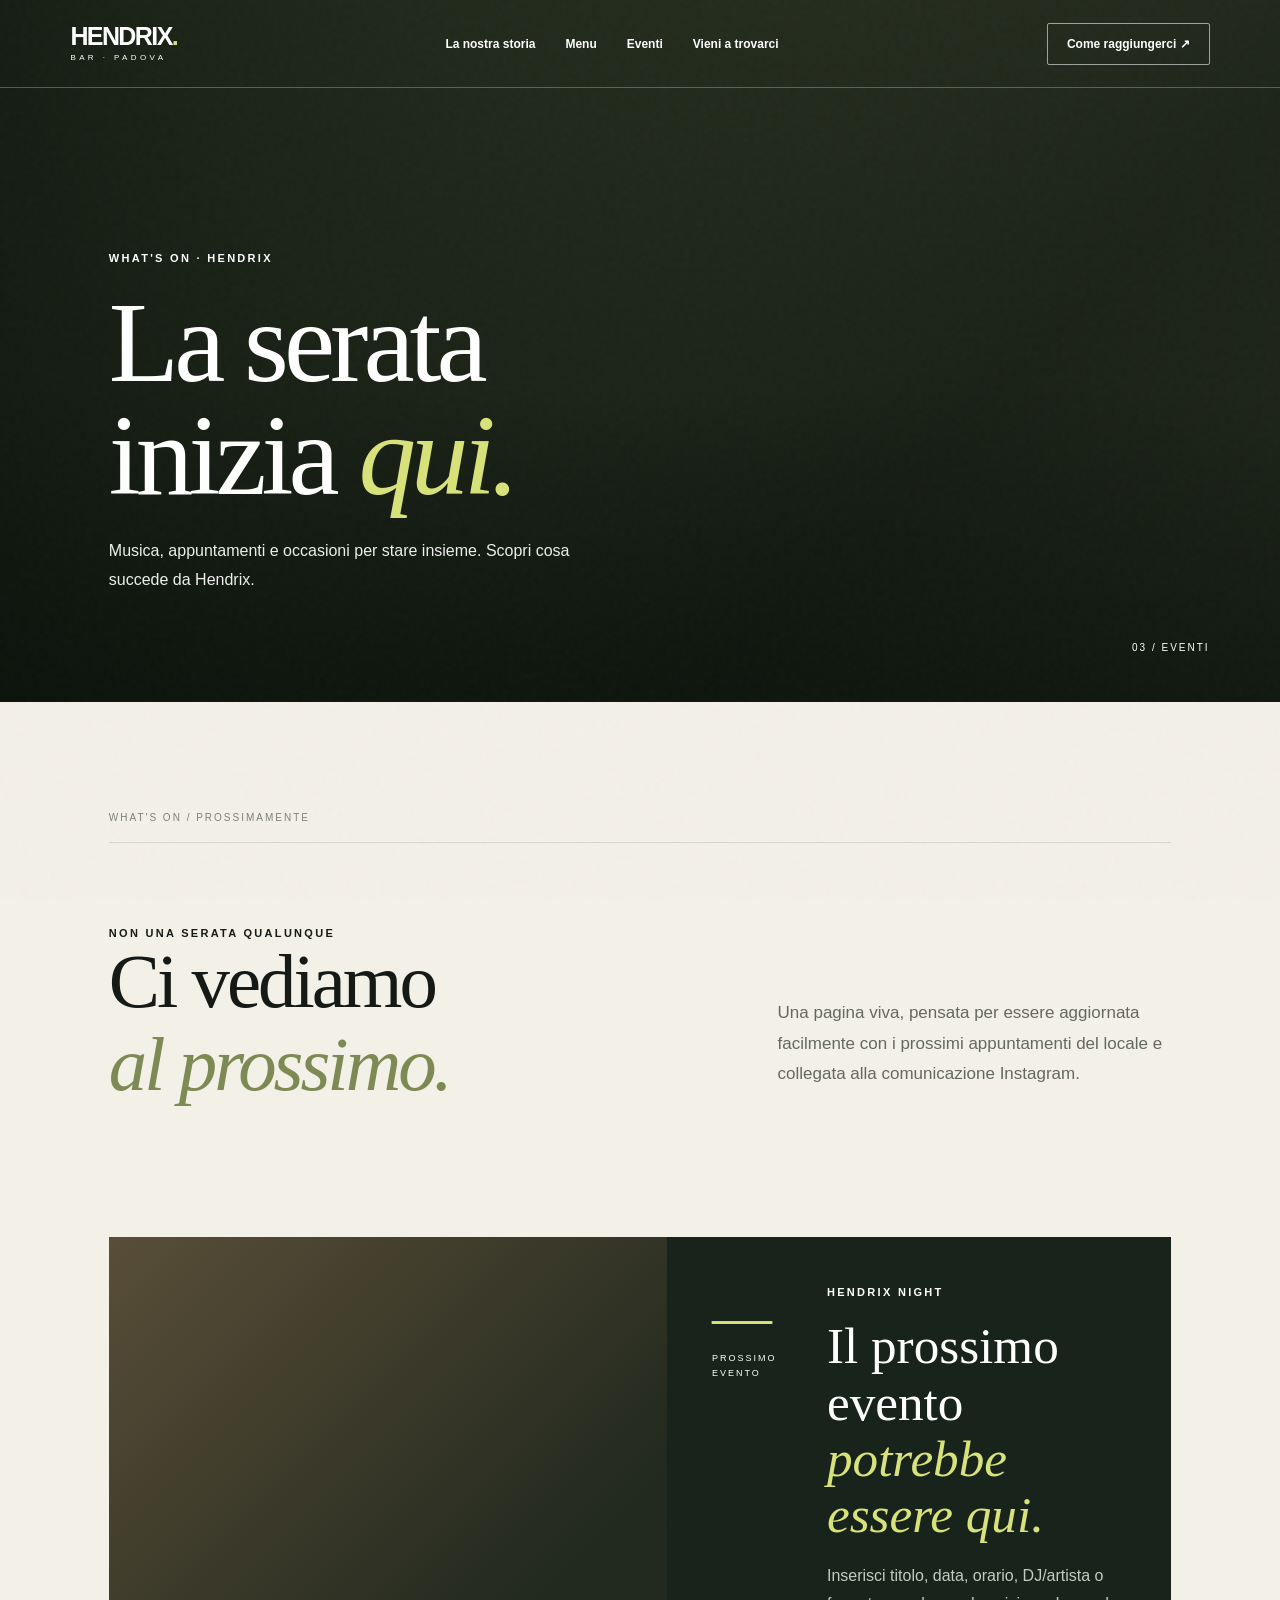
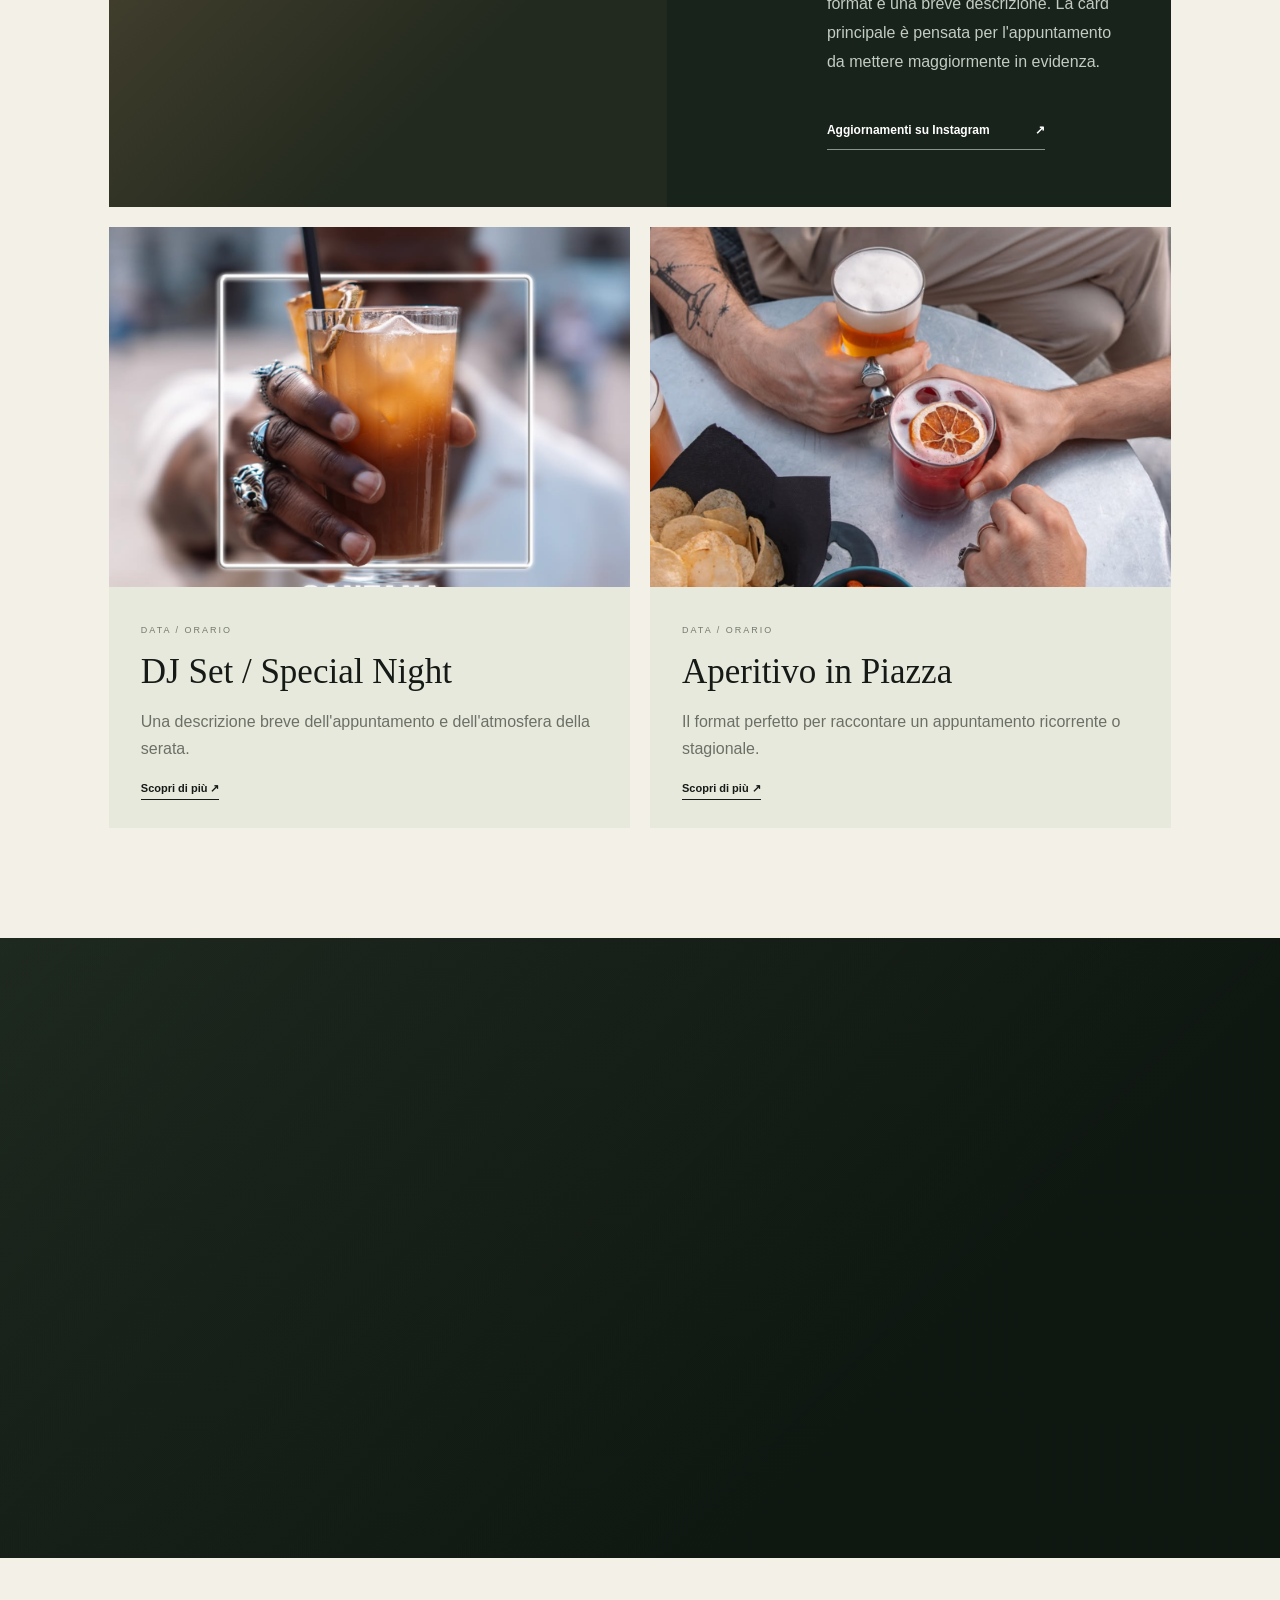
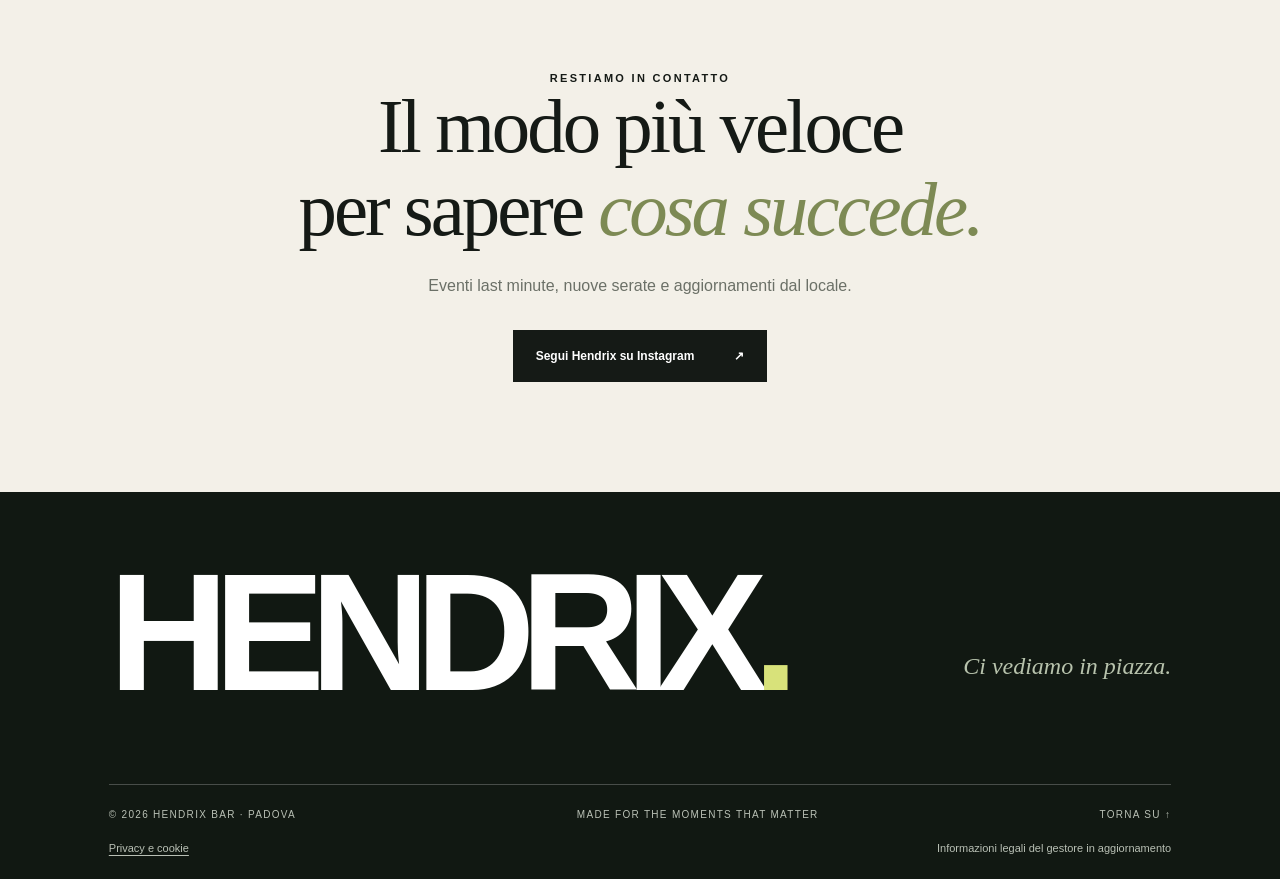
==== eventi.html @ f8b6dfad "Add privacy page and remove remote assets Add a privacy and cookie information page with links from " ====
<!doctype html>
<html lang="it">
	<head>
		<meta charset="utf-8" />
		<meta name="viewport" content="width=device-width,initial-scale=1" />
		<meta name="theme-color" content="#151a16" />
		<link rel="stylesheet" href="style.css" />
		<meta
			name="description"
			content="Eventi, serate e appuntamenti di Hendrix Bar a Padova."
		/>
		<title>Eventi — Hendrix Bar Padova</title>
	</head>
	<body>
		<div class="grain"></div>
		<header class="topbar innerbar">
			<a class="brand" href="index.html"
				>HENDRIX<span class="brand-dot">.</span><small>BAR · PADOVA</small></a
			><button class="menu-toggle" aria-label="Apri menu" aria-expanded="false">
				☰
			</button>
			<nav id="nav">
				<a href="storia.html">La nostra storia</a><a href="menu.html">Menu</a
				><a href="eventi.html">Eventi</a
				><a href="index.html#contatti">Vieni a trovarci</a>
			</nav>
			<a
				class="nav-cta"
				href="https://www.google.com/maps/search/?api=1&query=Hendrix+Bar+Piazza+dei+Signori+38+Padova"
				target="_blank"
				rel="noopener"
				>Come raggiungerci ↗</a
			>
		</header>
		<main>
			<section class="page-hero events-hero" id="top">
				<div class="page-hero-bg"></div>
				<div class="page-hero-content">
					<span class="eyebrow light">WHAT'S ON · HENDRIX</span>
					<h1>La serata<br />inizia <em>qui.</em></h1>
					<p>
						Musica, appuntamenti e occasioni per stare insieme. Scopri cosa
						succede da Hendrix.
					</p>
				</div>
				<div class="page-number">03 / EVENTI</div>
			</section>
			<section class="events-intro section-pad reveal">
				<div class="section-index">WHAT'S ON / PROSSIMAMENTE</div>
				<div class="event-heading">
					<div>
						<span class="eyebrow">NON UNA SERATA QUALUNQUE</span>
						<h2>Ci vediamo<br /><em>al prossimo.</em></h2>
					</div>
					<p>
						Una pagina viva, pensata per essere aggiornata facilmente con i
						prossimi appuntamenti del locale e collegata alla comunicazione
						Instagram.
					</p>
				</div>
			</section>
			<section class="events-list section-pad">
				<article class="event-card featured reveal">
					<div class="event-image event-one"></div>
					<div class="event-info">
						<div class="event-date">
							<strong>—</strong><span>PROSSIMO<br />EVENTO</span>
						</div>
						<div>
							<span class="eyebrow">HENDRIX NIGHT</span>
							<h3>Il prossimo evento<br /><em>potrebbe essere qui.</em></h3>
							<p>
								Inserisci titolo, data, orario, DJ/artista o format e una breve
								descrizione. La card principale è pensata per l'appuntamento da
								mettere maggiormente in evidenza.
							</p>
							<a
								href="https://www.instagram.com/hendrixbarpd/"
								target="_blank"
								rel="noopener"
								class="underline-link"
								>Aggiornamenti su Instagram <span>↗</span></a
							>
						</div>
					</div>
				</article>
				<div class="event-grid">
					<article class="event-small reveal">
						<div class="event-image event-two"></div>
						<div class="event-small-copy">
							<span>DATA / ORARIO</span>
							<h3>DJ Set / Special Night</h3>
							<p>
								Una descrizione breve dell'appuntamento e dell'atmosfera della
								serata.
							</p>
							<a href="#">Scopri di più ↗</a>
						</div>
					</article>
					<article class="event-small reveal">
						<div class="event-image event-three"></div>
						<div class="event-small-copy">
							<span>DATA / ORARIO</span>
							<h3>Aperitivo in Piazza</h3>
							<p>
								Il format perfetto per raccontare un appuntamento ricorrente o
								stagionale.
							</p>
							<a href="#">Scopri di più ↗</a>
						</div>
					</article>
				</div>
			</section>
			<section class="event-philosophy">
				<div class="reveal">
					<span>NOT JUST AN EVENT</span>
					<h2>
						La musica cambia.<br />Le persone cambiano.<br /><em
							>La voglia di esserci no.</em
						>
					</h2>
				</div>
			</section>
			<section class="event-follow section-pad reveal">
				<span class="eyebrow">RESTIAMO IN CONTATTO</span>
				<h2>Il modo più veloce<br />per sapere <em>cosa succede.</em></h2>
				<p>Eventi last minute, nuove serate e aggiornamenti dal locale.</p>
				<a
					class="button button-dark"
					href="https://www.instagram.com/hendrixbarpd/"
					target="_blank"
					rel="noopener"
					>Segui Hendrix su Instagram <span>↗</span></a
				>
			</section>
		</main>
		<footer>
			<div class="footer-main">
				<a href="index.html" class="footer-logo">HENDRIX<span>.</span></a>
				<p>Ci vediamo in piazza.</p>
			</div>
			<div class="footer-bottom">
				<span>© <span id="year"></span> HENDRIX BAR · PADOVA</span
				><span>MADE FOR THE MOMENTS THAT MATTER</span
				><a href="#top">TORNA SU ↑</a>
			</div>
			<div class="footer-legal">
				<a href="privacy.html">Privacy e cookie</a>
				<span>Informazioni legali del gestore in aggiornamento</span>
			</div>
		</footer>
		<script src="script.js"></script>
	</body>
</html>
---- style.css ----
:root {
	--dark: #151a16;
	--cream: #f3f0e8;
	--green: #d8e27a;
	--muted: #777d73;
}
* {
	box-sizing: border-box;
}
html {
	scroll-behavior: smooth;
}
body {
	margin: 0;
	background: var(--cream);
	color: var(--dark);
	font-family: "DM Sans", "Segoe UI", sans-serif;
	-webkit-font-smoothing: antialiased;
}
a {
	color: inherit;
	text-decoration: none;
}
button {
	font: inherit;
}
.grain {
	position: fixed;
	inset: 0;
	z-index: 20;
	pointer-events: none;
	opacity: 0.055;
	background-image: url("data:image/svg+xml,%3Csvg viewBox='0 0 180 180' xmlns='http://www.w3.org/2000/svg'%3E%3Cfilter id='n'%3E%3CfeTurbulence type='fractalNoise' baseFrequency='.85' numOctaves='3' stitchTiles='stitch'/%3E%3C/filter%3E%3Crect width='100%25' height='100%25' filter='url(%23n)' opacity='.4'/%3E%3C/svg%3E");
}
.topbar {
	height: 88px;
	position: absolute;
	top: 0;
	left: 0;
	right: 0;
	z-index: 10;
	display: flex;
	align-items: center;
	justify-content: space-between;
	padding: 0 5.5%;
	color: #fff;
	border-bottom: 1px solid #ffffff45;
}
.brand {
	font-size: 25px;
	font-weight: 700;
	letter-spacing: -1.6px;
	line-height: 0.8;
}
.brand-dot,
footer .footer-logo span {
	color: var(--green);
}
.brand small {
	display: block;
	font-size: 8px;
	letter-spacing: 3.4px;
	margin-top: 9px;
	font-weight: 500;
}
.topbar nav {
	display: flex;
	gap: 30px;
}
.topbar nav a,
.nav-cta {
	font-size: 12px;
	font-weight: 600;
}
.topbar nav a:hover,
.text-link:hover {
	color: var(--green);
}
.nav-cta {
	border: 1px solid #ffffff90;
	padding: 13px 19px;
	border-radius: 2px;
}
.menu-toggle {
	display: none;
}
.hero {
	min-height: 790px;
	height: 100svh;
	position: relative;
	background: #232b23;
	color: white;
	overflow: hidden;
}
.hero-photo,
.hero-shade {
	position: absolute;
	inset: 0;
}
.hero-photo {
	background-image: linear-gradient(135deg, #354234, #141a15 70%);
	background-size: cover;
	background-position: center 58%;
	transform: scale(1.02);
}
.hero-shade {
	background:
		linear-gradient(90deg, rgba(9, 16, 11, 0.8), rgba(9, 16, 11, 0.24) 85%),
		linear-gradient(0deg, rgba(9, 16, 11, 0.55), transparent 35%);
}
.hero-content {
	position: absolute;
	top: 50%;
	left: 10%;
	transform: translateY(-42%);
	max-width: 820px;
}
.eyebrow {
	font-size: 11px;
	font-weight: 700;
	letter-spacing: 2.3px;
	display: inline-flex;
	align-items: center;
	gap: 13px;
}
.eyebrow.light {
	color: #fff;
}
.line {
	height: 1px;
	width: 35px;
	background: var(--green);
}
h1,
h2,
h3,
blockquote {
	font-family: Georgia, serif;
	font-weight: 500;
}
h1 {
	font-size: clamp(75px, 9vw, 155px);
	line-height: 0.98;
	letter-spacing: -5px;
	margin: 26px 0 25px;
}
h1 em,
h2 em,
blockquote em {
	font-weight: 500;
	color: var(--green);
}
.hero-content > p {
	font-size: 17px;
	line-height: 1.8;
	max-width: 440px;
	color: #e9e9e2;
}
.hero-actions {
	display: flex;
	align-items: center;
	gap: 35px;
	margin-top: 36px;
}
.button {
	display: inline-flex;
	justify-content: space-between;
	align-items: center;
	gap: 40px;
	padding: 19px 23px;
	font-size: 12px;
	font-weight: 700;
	transition: transform 0.2s;
}
.button:hover {
	transform: translateY(-3px);
}
.button-light {
	background: var(--green);
	color: var(--dark);
}
.button-dark {
	background: var(--dark);
	color: #fff;
}
.text-link {
	font-size: 12px;
	font-weight: 600;
}
.hero-bottom {
	position: absolute;
	bottom: 32px;
	left: 5.5%;
	right: 5.5%;
	display: flex;
	justify-content: space-between;
	font-size: 10px;
	letter-spacing: 1.5px;
}
.hero-bottom b {
	margin-left: 15px;
	font-size: 20px;
}
.vertical-note {
	position: absolute;
	right: 25px;
	top: 44%;
	writing-mode: vertical-rl;
	font-size: 9px;
	letter-spacing: 3px;
}
.section-pad {
	padding: 110px 8.5%;
}
.section-index {
	font-size: 10px;
	letter-spacing: 2px;
	color: #7d8178;
	border-bottom: 1px solid #d5d6cc;
	padding-bottom: 19px;
	margin-bottom: 80px;
}
.intro-grid {
	display: grid;
	grid-template-columns: 1.2fr 1fr;
	gap: 12%;
	align-items: end;
}
.intro h2,
.experience h2,
.drinks h2,
.visit h2 {
	font-size: clamp(46px, 5.2vw, 83px);
	line-height: 1.15;
	letter-spacing: -2.6px;
	margin: 22px 0 0;
}
.intro h2 em,
.experience h2 em,
.drinks h2 em,
.visit h2 em {
	color: #7d8a54;
}
.intro-copy {
	padding-bottom: 7px;
}
.intro-copy p,
.drinks-layout p,
.visit p {
	font-size: 15px;
	line-height: 1.9;
	color: #62675f;
}
.intro-copy .lead {
	font-size: 21px;
	color: #222920;
	line-height: 1.65;
}
.underline-link {
	display: inline-flex;
	justify-content: space-between;
	gap: 45px;
	border-bottom: 1px solid #1a211b;
	padding: 12px 0;
	margin-top: 18px;
	font-size: 12px;
	font-weight: 700;
}
.editorial {
	display: grid;
	grid-template-columns: 1.25fr 0.75fr;
	margin-top: 95px;
	min-height: 530px;
}
.editorial-photo {
	background: url("foto2.png") center/cover;
	position: relative;
}
.photo-caption {
	position: absolute;
	bottom: 25px;
	left: 25px;
	color: #fff;
	font-size: 10px;
	letter-spacing: 2px;
}
.editorial-quote {
	background: #dce4c0;
	padding: 55px 12%;
	display: flex;
	flex-direction: column;
	justify-content: center;
}
.quote-mark {
	font: 100px Georgia;
	color: #839354;
	line-height: 0.6;
}
.editorial-quote blockquote {
	font-size: clamp(31px, 3vw, 49px);
	line-height: 1.35;
	margin: 25px 0 55px;
}
.editorial-quote blockquote em {
	color: #71834b;
}
.quote-caption {
	font-size: 9px;
	letter-spacing: 2px;
}
.experience {
	background: #e8e9dd;
}
.experience-heading {
	display: flex;
	justify-content: space-between;
	align-items: end;
	gap: 30px;
	margin-bottom: 55px;
}
.experience-heading p {
	max-width: 290px;
	font-size: 15px;
	line-height: 1.8;
	color: #6d7168;
}
.experience-grid {
	display: grid;
	grid-template-columns: repeat(3, 1fr);
	gap: 18px;
}
.experience-card {
	position: relative;
	height: 480px;
	overflow: hidden;
	color: white;
	background: #27332b;
}
.experience-card:after {
	content: "";
	position: absolute;
	inset: 0;
	background: linear-gradient(0deg, #10180fd9, transparent 60%);
}
.experience-card img {
	width: 100%;
	height: 100%;
	object-fit: cover;
	transition: transform 0.6s;
}
.experience-card:hover img {
	transform: scale(1.07);
}
.experience-card > div {
	position: absolute;
	z-index: 1;
	bottom: 25px;
	left: 30px;
	right: 20px;
}
.experience-card span {
	font-size: 10px;
	letter-spacing: 2px;
	color: var(--green);
}
.experience-card h3 {
	font-size: 42px;
	margin: 11px 0 5px;
}
.experience-card p {
	font-size: 13px;
	color: #ddd;
}
.statement {
	min-height: 610px;
	position: relative;
	display: grid;
	place-items: center;
	color: white;
	text-align: center;
	overflow: hidden;
	background: #152018;
}
.statement-bg {
	position: absolute;
	inset: 0;
	background:
		linear-gradient(#101b16b8, #101b16ba),
		linear-gradient(135deg, #594e38, #20291e 65%, #111812) center/cover;
}
.statement-inner {
	position: relative;
}
.statement-inner > span {
	font-size: 11px;
	letter-spacing: 3px;
	color: var(--green);
}
.statement h2 {
	font-size: clamp(70px, 9vw, 135px);
	letter-spacing: -5px;
	line-height: 1.1;
	margin: 24px 0;
}
.statement p {
	font-size: 14px;
	color: #ddd;
}
.drinks-layout {
	display: grid;
	grid-template-columns: 1fr 1fr;
	gap: 12%;
	align-items: center;
}
.drinks-layout p {
	max-width: 400px;
	margin: 28px 0;
}
.drinks-layout small {
	display: block;
	color: #7c8076;
	font-size: 11px;
	line-height: 1.7;
	margin-top: 20px;
	max-width: 320px;
}
.drink-visual {
	position: relative;
	height: 590px;
	background: #283327;
}
.drink-visual img {
	width: 100%;
	height: 100%;
	object-fit: cover;
}
.drink-sticker {
	position: absolute;
	left: -40px;
	bottom: 55px;
	border-radius: 50%;
	width: 135px;
	height: 135px;
	background: var(--green);
	display: grid;
	place-content: center;
	text-align: center;
	font-weight: 700;
	line-height: 1.3;
	transform: rotate(-12deg);
	font-size: 17px;
}
.drink-sticker i {
	font-family: Georgia;
	font-weight: 400;
}
.visit {
	background: #dce4c0;
}
.visit .section-index {
	border-color: #bdc8a8;
}
.visit-grid {
	display: grid;
	grid-template-columns: 1fr 1fr;
	gap: 10%;
}
.visit p {
	margin-top: 25px;
	color: #4b5646;
}
.visit-links {
	display: flex;
	flex-direction: column;
	max-width: 310px;
	margin-top: 30px;
}
.visit-links a {
	display: flex;
	justify-content: space-between;
	padding: 16px 0;
	border-bottom: 1px solid #9aa98a;
	font-size: 13px;
	font-weight: 700;
}
.visit .visit-note {
	font-size: 11px;
	max-width: 350px;
	margin-top: 35px;
}
.map-panel {
	min-height: 470px;
	background: #19261e;
	position: relative;
	display: grid;
	place-items: center;
	overflow: hidden;
}
.map-panel:before,
.map-panel:after {
	content: "";
	position: absolute;
	width: 120%;
	height: 1px;
	background: #a8b8993d;
	transform: rotate(-33deg);
}
.map-panel:after {
	transform: rotate(42deg);
}
.map-circle {
	width: 190px;
	height: 190px;
	border-radius: 50%;
	border: 1px solid #b6c4a5;
	display: grid;
	place-items: center;
	font:
		120px Georgia,
		serif;
	color: var(--green);
	position: relative;
	z-index: 1;
}
.map-circle span {
	position: absolute;
	font: 28px sans-serif;
	top: 12px;
	right: 13px;
}
.map-caption {
	position: absolute;
	bottom: 27px;
	left: 30px;
	right: 30px;
	display: flex;
	justify-content: space-between;
	color: white;
	font-size: 11px;
	letter-spacing: 1.6px;
}
.footer-legal {
	margin-top: 22px;
	display: flex;
	justify-content: space-between;
	gap: 16px;
	font-size: 11px;
	color: #b9c0b5;
}
.footer-legal a { text-decoration: underline; text-underline-offset: 3px; }
.legal-page { padding-top: 88px; background: var(--cream); }
.legal-hero { height: 430px; min-height: 430px; }
.legal-hero .page-hero-content { bottom: 12%; }
.legal-hero h1 { font-size: clamp(58px, 8vw, 105px); }
.legal-content { max-width: 900px; padding: 70px 28px 100px; margin: auto; line-height: 1.8; }
.legal-content h2 { margin: 42px 0 12px; font: 600 30px Georgia, serif; }
.legal-content p, .legal-content li { color: #53594f; }
.legal-content li { margin-bottom: 12px; }
.legal-update { border-left: 3px solid #87964e; padding: 14px 20px; background: #e8eadf; }
footer {
	background: #111812;
	color: #fff;
	padding: 70px 8.5% 25px;
}
.footer-main {
	display: flex;
	align-items: end;
	justify-content: space-between;
	padding-bottom: 80px;
}
.footer-logo {
	font-size: clamp(70px, 13vw, 200px);
	font-weight: 700;
	letter-spacing: -0.09em;
	line-height: 0.85;
}
.footer-main p {
	font:
		italic 24px Georgia,
		serif;
	color: #b7c2ac;
}
.footer-bottom {
	border-top: 1px solid #ffffff3b;
	padding-top: 24px;
	display: flex;
	justify-content: space-between;
	font-size: 10px;
	letter-spacing: 1.3px;
	color: #b9c0b5;
}
.reveal {
	opacity: 0;
	transform: translateY(30px);
	transition:
		opacity 0.7s,
		transform 0.7s;
}
.reveal.visible {
	opacity: 1;
	transform: translateY(0);
}
@media (max-width: 900px) {
	.topbar {
		height: 75px;
	}
	.topbar nav {
		display: none;
		position: absolute;
		top: 75px;
		left: 0;
		right: 0;
		background: #172019;
		padding: 30px 6%;
		flex-direction: column;
	}
	.topbar nav.open {
		display: flex;
	}
	.nav-cta {
		display: none;
	}
	.menu-toggle {
		display: block;
		background: none;
		border: 0;
		color: #fff;
		font-size: 24px;
	}
	.hero {
		min-height: 700px;
	}
	.hero-content {
		left: 7%;
		right: 7%;
	}
	.hero h1 {
		letter-spacing: -3px;
	}
	.intro-grid,
	.drinks-layout,
	.visit-grid {
		grid-template-columns: 1fr;
		gap: 40px;
	}
	.editorial {
		grid-template-columns: 1fr;
	}
	.editorial-photo {
		min-height: 400px;
	}
	.editorial-quote {
		min-height: 350px;
	}
	.experience-grid {
		grid-template-columns: 1fr 1fr;
	}
	.experience-card:last-child {
		grid-column: 1/-1;
	}
	.drink-visual {
		height: 500px;
	}
	.drink-sticker {
		left: 20px;
	}
	.map-panel {
		min-height: 350px;
	}
}
@media (max-width: 600px) {
	.footer-legal { flex-direction: column; }
	.legal-content { padding: 45px 6% 70px; }
	.legal-content h2 { font-size: 26px; }
	.section-pad {
		padding: 75px 6%;
	}
	.section-index {
		margin-bottom: 50px;
	}
	.hero-content {
		transform: translateY(-35%);
	}
	h1 {
		font-size: clamp(62px, 15vw, 90px);
	}
	.hero-content > p {
		font-size: 15px;
	}
	.hero-actions {
		align-items: flex-start;
		flex-direction: column;
		gap: 20px;
	}
	.hero-bottom span:first-child,
	.vertical-note {
		display: none;
	}
	.hero-bottom {
		justify-content: flex-end;
	}
	.intro h2,
	.experience h2,
	.drinks h2,
	.visit h2 {
		font-size: 49px;
		letter-spacing: -1.7px;
	}
	.editorial {
		margin-top: 60px;
	}
	.editorial-photo {
		min-height: 330px;
	}
	.experience-heading {
		display: block;
	}
	.experience-grid {
		grid-template-columns: 1fr;
	}
	.experience-card {
		height: 410px;
	}
	.experience-card:last-child {
		grid-column: auto;
	}
	.statement {
		min-height: 450px;
	}
	.statement h2 {
		font-size: 68px;
		letter-spacing: -3px;
	}
	.drink-visual {
		height: 390px;
	}
	.footer-main {
		display: block;
	}
	.footer-main p {
		margin-top: 30px;
	}
	.footer-bottom {
		gap: 16px;
		flex-wrap: wrap;
	}
	.footer-bottom span:nth-child(2) {
		display: none;
	}
}
@media (prefers-reduced-motion: reduce) {
	html {
		scroll-behavior: auto;
	}
	.reveal {
		opacity: 1;
		transform: none;
		transition: none;
	}
	* {
		animation: none !important;
	}
}
/* INNER PAGES */
.innerbar {
	position: absolute;
}
.page-hero {
	height: 78svh;
	min-height: 650px;
	position: relative;
	color: #fff;
	background: #182019;
	overflow: hidden;
}
.page-hero-bg {
	position: absolute;
	inset: 0;
	background-size: cover;
	background-position: center;
}
.page-hero:after {
	content: "";
	position: absolute;
	inset: 0;
	background:
		linear-gradient(90deg, rgba(8, 15, 10, 0.82), rgba(8, 15, 10, 0.18)),
		linear-gradient(0deg, rgba(8, 15, 10, 0.55), transparent 45%);
}
.menu-hero .page-hero-bg {
	background-image: url("foto1.png");
}
.story-hero .page-hero-bg {
	background-image: url("foto2.png");
}
.events-hero .page-hero-bg {
	background-image: linear-gradient(135deg, #596342, #23291c 70%);
}
.page-hero-content {
	position: absolute;
	z-index: 2;
	left: 8.5%;
	bottom: 13%;
	max-width: 850px;
}
.page-hero h1 {
	font-size: clamp(72px, 9vw, 145px);
	margin: 20px 0 25px;
}
.page-hero-content p {
	max-width: 500px;
	line-height: 1.8;
	color: #eee;
}
.page-number {
	position: absolute;
	z-index: 2;
	right: 5.5%;
	bottom: 7%;
	font-size: 10px;
	letter-spacing: 2px;
}
.menu-lead,
.event-heading {
	display: grid;
	grid-template-columns: 1.1fr 0.8fr;
	gap: 12%;
	align-items: end;
}
.menu-lead h2,
.story-big h2,
.event-heading h2,
.event-follow h2 {
	font-size: clamp(48px, 6vw, 90px);
	line-height: 1.08;
	letter-spacing: -3px;
	margin: 0;
}
.menu-lead em,
.story-big em,
.event-heading em,
.event-follow em {
	color: #7d8a54;
}
.menu-lead p,
.event-heading p {
	font-size: 17px;
	line-height: 1.8;
	color: #64695f;
}
.category-nav {
	display: flex;
	flex-wrap: wrap;
	gap: 9px;
	margin-top: 70px;
}
.category-nav a {
	padding: 13px 18px;
	border: 1px solid #bfc2b6;
	font-size: 11px;
	font-weight: 700;
	letter-spacing: 0.5px;
	transition: 0.2s;
}
.category-nav a:hover {
	background: var(--dark);
	color: #fff;
}
.menu-sheet {
	background: var(--cream);
}
.menu-sheet.alt {
	background: #e8e9dd;
}
.menu-category {
	display: grid;
	grid-template-columns: 0.8fr 1.2fr;
	gap: 12%;
}
.menu-sheet > .menu-category.section-pad {
	padding-left: 8.5%;
	padding-right: 8.5%;
}
.menu-category-title > span {
	font-size: 10px;
	letter-spacing: 2px;
	color: #7d8178;
}
.menu-category-title h2 {
	font-size: clamp(45px, 5vw, 75px);
	line-height: 1.08;
	margin: 20px 0;
}
.menu-category-title h2 em {
	color: #7d8a54;
}
.menu-category-title p {
	max-width: 390px;
	color: #686d64;
	line-height: 1.8;
}
.menu-items article {
	display: flex;
	justify-content: space-between;
	gap: 30px;
	padding: 25px 0;
	border-bottom: 1px solid #c9cbc1;
}
.menu-items h3 {
	font:
		500 29px Georgia,
		serif;
	margin: 0 0 7px;
}
.menu-items p {
	margin: 0;
	color: #72776e;
	font-size: 12px;
}
.menu-items strong {
	font-size: 13px;
}
.menu-note {
	font-size: 10px;
	color: #7d8178;
	margin-top: 70px;
	max-width: 620px;
	line-height: 1.7;
}
.page-cta {
	background: #152018;
	color: #fff;
	text-align: center;
	padding: 110px 6%;
}
.page-cta > span,
.event-philosophy span {
	font-size: 10px;
	letter-spacing: 3px;
	color: var(--green);
}
.page-cta h2 {
	font-size: clamp(52px, 7vw, 100px);
	line-height: 1.05;
	margin: 24px auto 40px;
}
.page-cta h2 em {
	color: var(--green);
}
.story-big {
	display: grid;
	grid-template-columns: 1fr 1.2fr;
	gap: 8%;
}
.story-big > span {
	grid-column: 1/-1;
}
.story-big h2 {
	margin-top: 10px;
}
.story-big .lead {
	font-size: 20px;
	line-height: 1.7;
	color: #30362f;
}
.story-big p {
	line-height: 1.9;
	color: #686d64;
}
.story-photo-break {
	min-height: 650px;
	background:
		linear-gradient(#10171075, #10171080),
		linear-gradient(135deg, #5d4e39, #20281d 70%) center/cover;
	display: flex;
	align-items: end;
	color: #fff;
	padding: 8%;
}
.story-photo-break span {
	font-size: 10px;
	letter-spacing: 3px;
	color: var(--green);
}
.story-photo-break h2 {
	font-size: clamp(44px, 5vw, 76px);
	line-height: 1.15;
}
.story-photo-break em {
	color: var(--green);
}
.timeline-row {
	display: grid;
	grid-template-columns: 70px 0.8fr 1fr;
	gap: 6%;
	padding: 45px 0;
	border-bottom: 1px solid #ced0c6;
	align-items: start;
}
.timeline-no {
	font-size: 11px;
	color: #7b8076;
}
.timeline-row h3 {
	font-size: 45px;
	margin: 10px 0;
}
.timeline-row p {
	color: #656a61;
	line-height: 1.9;
	margin: 0;
}
.story-manifesto {
	display: grid;
	grid-template-columns: 1.1fr 0.9fr;
	min-height: 650px;
	background: #dce4c0;
}
.manifesto-photo {
	background: url("foto2.png") center/cover;
}
.manifesto-copy {
	padding: 12%;
	display: flex;
	flex-direction: column;
	justify-content: center;
}
.manifesto-copy h2 {
	font-size: clamp(55px, 6vw, 90px);
	line-height: 1;
	margin: 25px 0;
}
.manifesto-copy h2 em {
	color: #71834b;
}
.manifesto-copy p {
	line-height: 1.8;
	color: #53604e;
}
.event-heading {
	margin-bottom: 0;
}
.events-list {
	padding-top: 20px;
}
.event-card.featured {
	display: grid;
	grid-template-columns: 1.05fr 0.95fr;
	background: #18231b;
	color: #fff;
	min-height: 570px;
}
.event-image {
	background-size: cover;
	background-position: center;
}
.event-one {
	background-image: linear-gradient(135deg, #594e38, #22291e 70%);
}
.event-two {
	background-image: url("foto1.png");
}
.event-three {
	background-image: url("foto2.png");
}
.event-info {
	padding: 9%;
	display: grid;
	grid-template-columns: 90px 1fr;
	gap: 25px;
	align-items: start;
}
.event-date strong {
	font:
		60px Georgia,
		serif;
	color: var(--green);
}
.event-date span {
	display: block;
	font-size: 9px;
	letter-spacing: 2px;
	line-height: 1.6;
}
.event-info h3 {
	font-size: clamp(38px, 4vw, 62px);
	line-height: 1.1;
	margin: 18px 0;
}
.event-info h3 em {
	color: var(--green);
}
.event-info p {
	color: #c4cbc2;
	line-height: 1.8;
}
.event-info .underline-link {
	border-color: #899489;
}
.event-grid {
	display: grid;
	grid-template-columns: 1fr 1fr;
	gap: 20px;
	margin-top: 20px;
}
.event-small {
	background: #e8e9dd;
}
.event-small .event-image {
	height: 360px;
}
.event-small-copy {
	padding: 32px;
}
.event-small-copy > span {
	font-size: 9px;
	letter-spacing: 2px;
	color: #747a70;
}
.event-small h3 {
	font-size: 35px;
	margin: 15px 0;
}
.event-small p {
	color: #6b7067;
	line-height: 1.7;
}
.event-small a {
	font-size: 11px;
	font-weight: 700;
	border-bottom: 1px solid;
	padding-bottom: 5px;
}
.event-philosophy {
	min-height: 620px;
	background:
		linear-gradient(#0c150f90, #0c150f99),
		linear-gradient(135deg, #354234, #141a15 70%) center/cover;
	color: #fff;
	display: grid;
	place-items: center;
	text-align: center;
	padding: 8%;
}
.event-philosophy h2 {
	font-size: clamp(55px, 7vw, 105px);
	line-height: 1.05;
	margin: 25px 0;
}
.event-philosophy em {
	color: var(--green);
}
.event-follow {
	text-align: center;
}
.event-follow p {
	color: #6b7067;
	margin: 25px auto 35px;
}
.event-follow .button {
	margin: auto;
}
@media (max-width: 900px) {
	.page-hero {
		min-height: 620px;
	}
	.menu-lead,
	.event-heading,
	.menu-category,
	.story-big,
	.story-manifesto,
	.event-card.featured {
		grid-template-columns: 1fr;
	}
	.menu-category {
		gap: 35px;
	}
	.story-big > span {
		grid-column: auto;
	}
	.timeline-row {
		grid-template-columns: 45px 1fr;
	}
	.timeline-row p {
		grid-column: 2;
	}
	.manifesto-photo {
		min-height: 480px;
	}
	.event-card.featured .event-image {
		min-height: 430px;
	}
	.event-grid {
		grid-template-columns: 1fr;
	}
}
@media (max-width: 600px) {
	.page-hero {
		height: 75svh;
		min-height: 590px;
	}
	.page-hero-content {
		left: 6%;
		right: 6%;
		bottom: 12%;
	}
	.page-hero h1 {
		font-size: 62px;
		letter-spacing: -2px;
	}
	.page-number {
		display: none;
	}
	.menu-lead h2,
	.story-big h2,
	.event-heading h2,
	.event-follow h2 {
		font-size: 48px;
		letter-spacing: -1.5px;
	}
	.category-nav {
		margin-top: 45px;
	}
	.menu-items h3 {
		font-size: 25px;
	}
	.story-photo-break {
		min-height: 520px;
		padding: 9% 6%;
	}
	.timeline-row {
		grid-template-columns: 32px 1fr;
		gap: 15px;
	}
	.timeline-row h3 {
		font-size: 36px;
	}
	.event-info {
		grid-template-columns: 1fr;
		padding: 35px 25px;
	}
	.event-date {
		display: flex;
		gap: 15px;
		align-items: center;
	}
	.event-date strong {
		font-size: 45px;
	}
	.event-small .event-image {
		height: 280px;
	}
	.page-cta {
		padding: 80px 6%;
	}
}
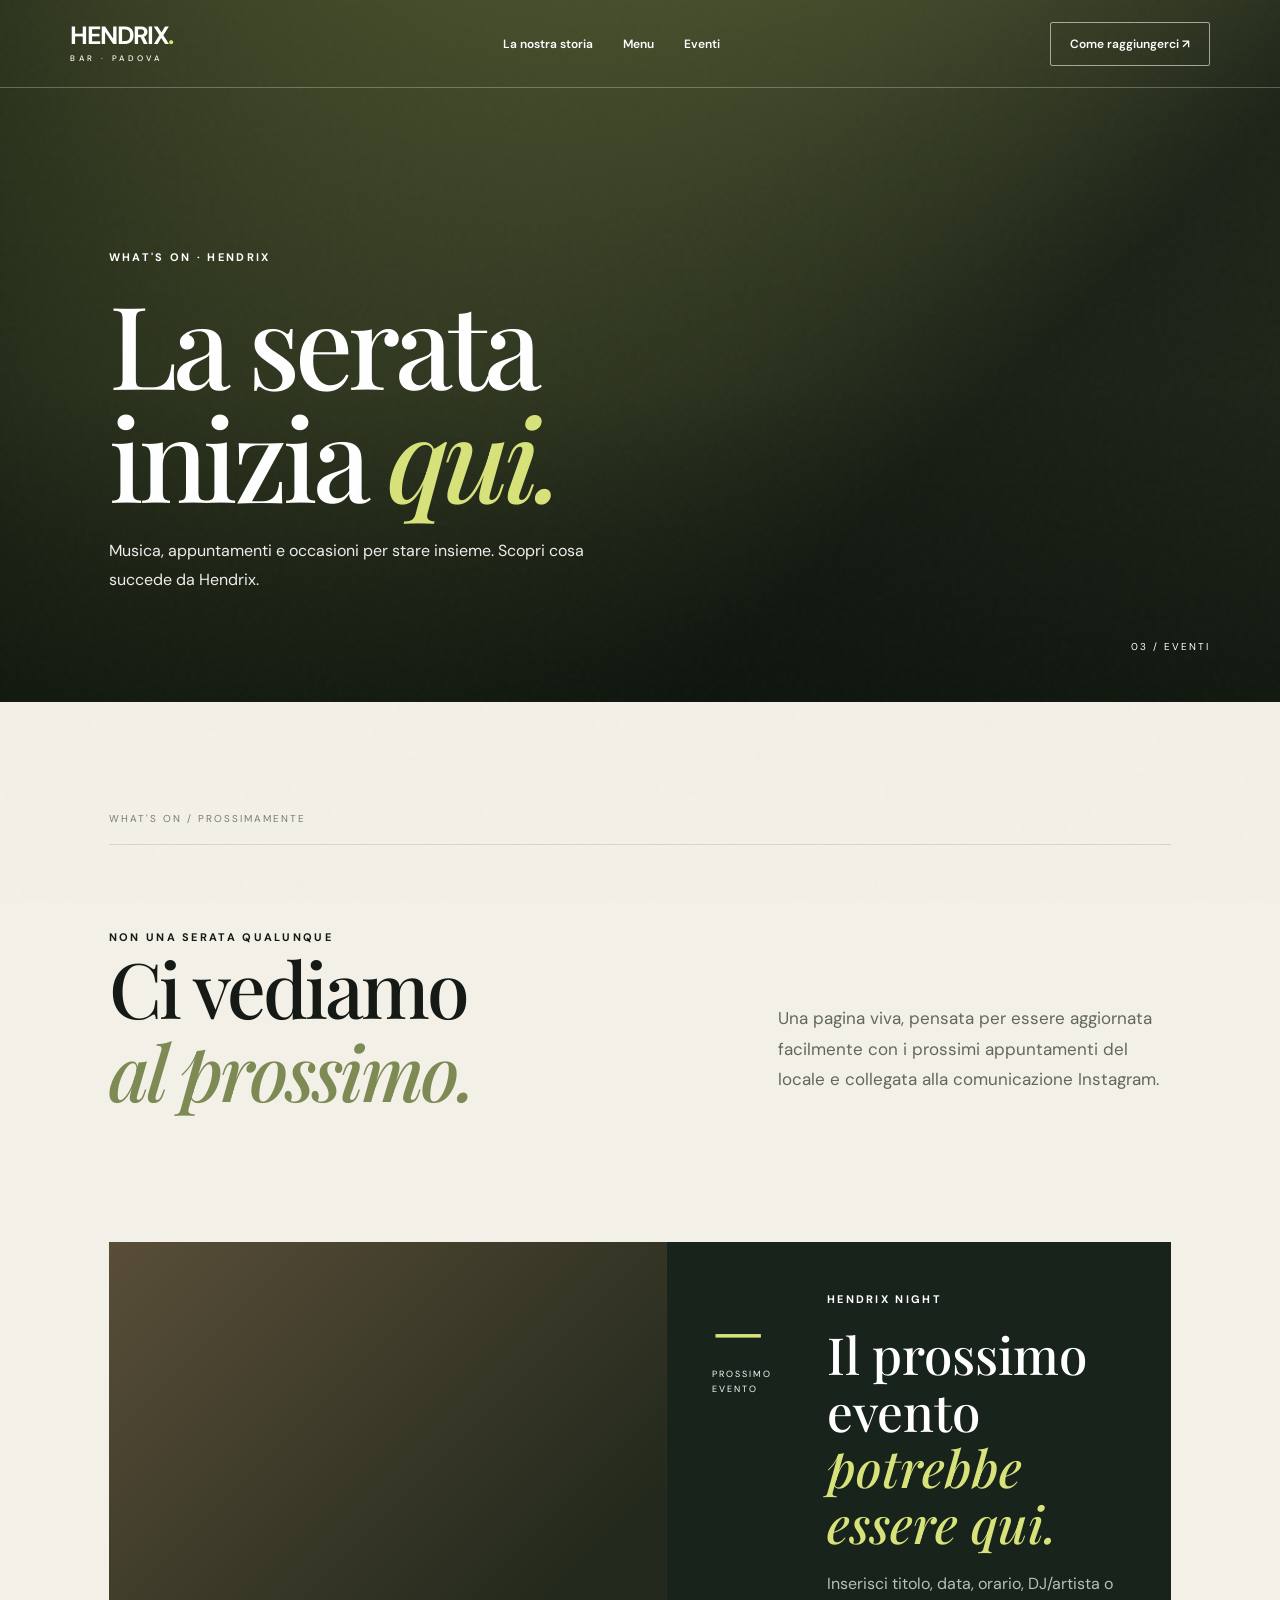
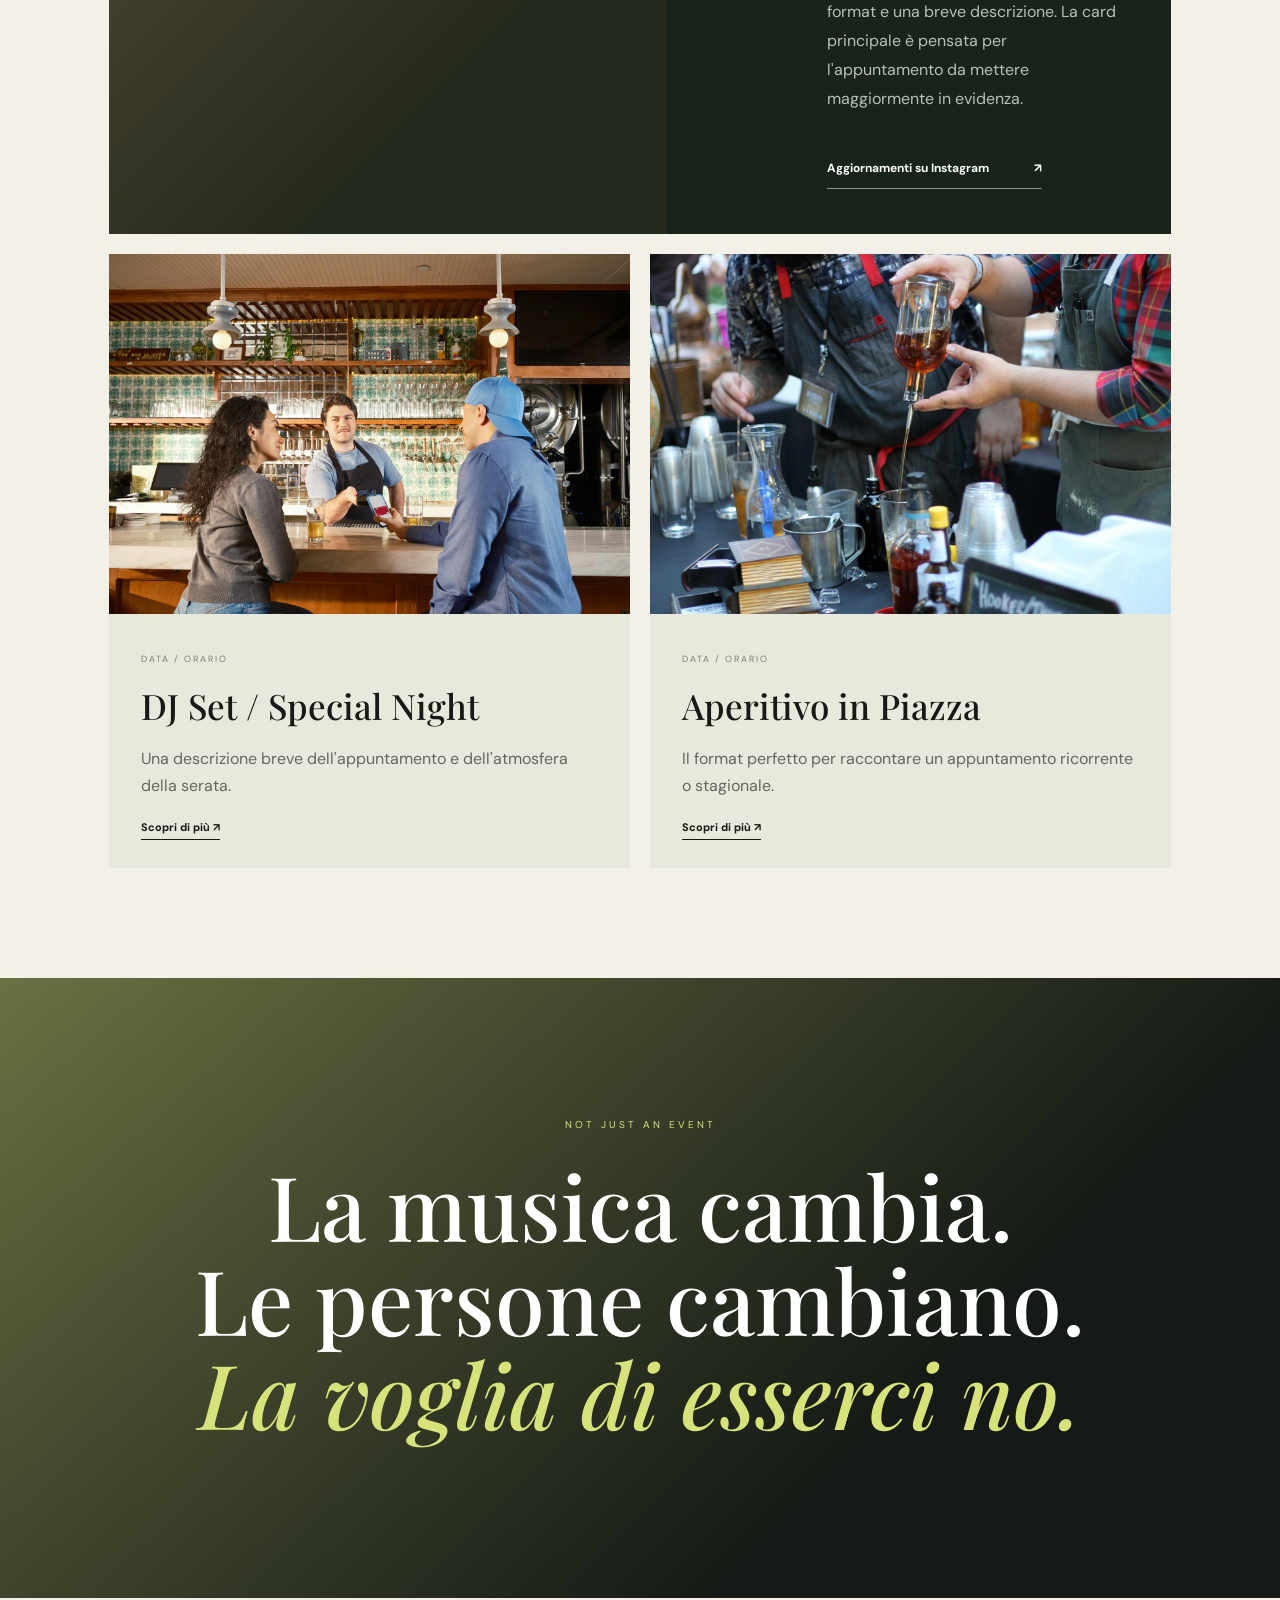
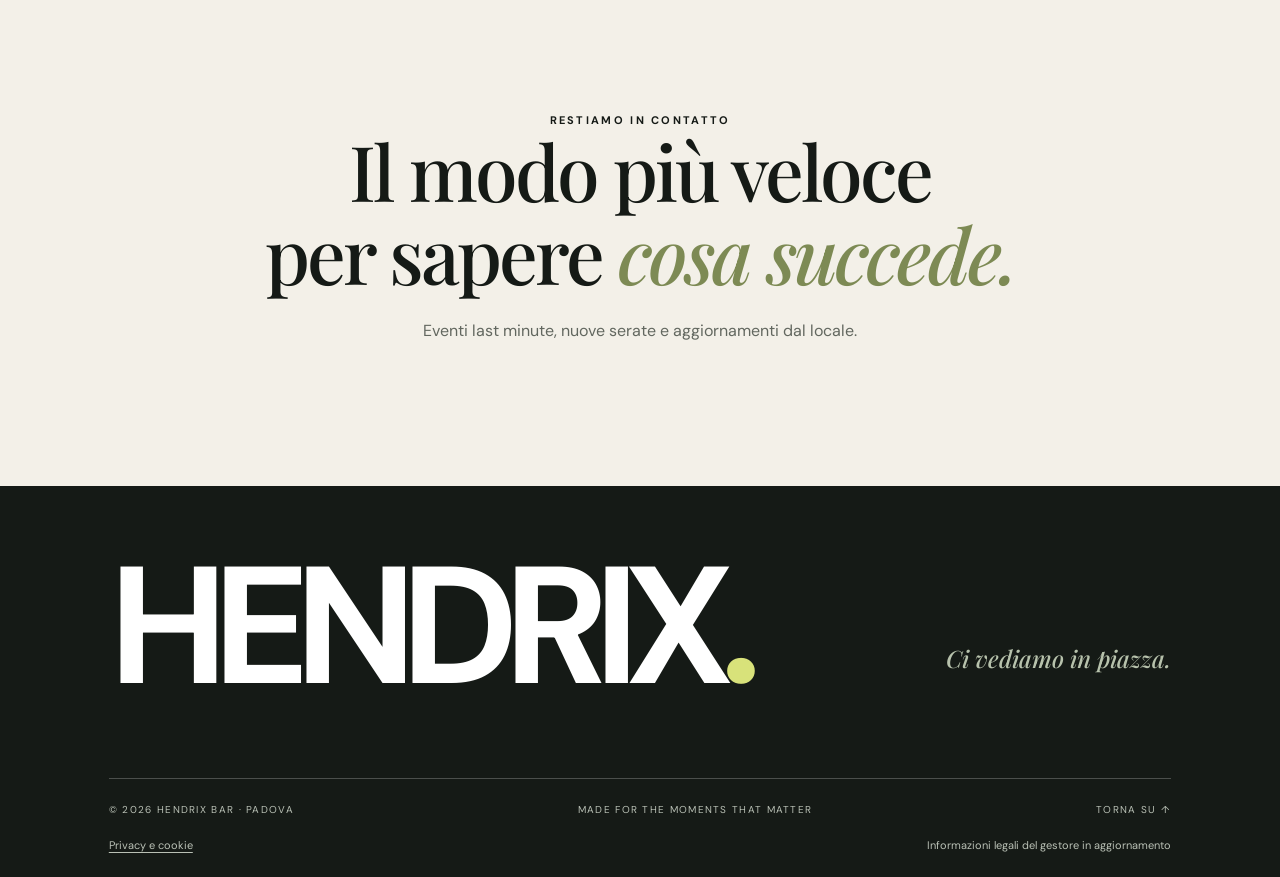
==== commit 8efc5dfa: "Refresh site imagery and visual styling Add locally stored, credited Unsplash photos and use them ac" ====
--- a/eventi.html
+++ b/eventi.html
@@ -21,8 +21,7 @@
 			</button>
 			<nav id="nav">
 				<a href="storia.html">La nostra storia</a><a href="menu.html">Menu</a
-				><a href="eventi.html">Eventi</a
-				><a href="index.html#contatti">Vieni a trovarci</a>
+				><a href="eventi.html">Eventi</a>
 			</nav>
 			<a
 				class="nav-cta"
@@ -125,13 +124,6 @@
 				<span class="eyebrow">RESTIAMO IN CONTATTO</span>
 				<h2>Il modo più veloce<br />per sapere <em>cosa succede.</em></h2>
 				<p>Eventi last minute, nuove serate e aggiornamenti dal locale.</p>
-				<a
-					class="button button-dark"
-					href="https://www.instagram.com/hendrixbarpd/"
-					target="_blank"
-					rel="noopener"
-					>Segui Hendrix su Instagram <span>↗</span></a
-				>
 			</section>
 		</main>
 		<footer>
--- a/style.css
+++ b/style.css
@@ -1,8 +1,127 @@
 :root {
+	/* Palette condivisa: colori base e accenti usati in tutto il sito */
 	--dark: #151a16;
 	--cream: #f3f0e8;
 	--green: #d8e27a;
 	--muted: #777d73;
+
+	/* Pagina iniziale: testi, superfici e bordi editoriali */
+	--white: #fff;
+	--text-dark: #222920;
+	--text-muted: #62675f;
+	--text-soft: #ddd;
+	--text-bright: #eee;
+	--text-cream: #e9e9e2;
+	--green-pale: #dce4c0;
+	--surface-soft: #e8e9dd;
+	--surface-green-dark: #18231b;
+	--surface-green: #27332b;
+	--surface-olive: #23291c;
+	--surface-olive-brown: #594e38;
+	--border-soft: #d5d6cc;
+
+	/* Hero e immagini: overlay e trasparenze condivisi */
+	--overlay-dark-18: rgba(8, 15, 10, 0.18);
+	--overlay-dark-24: rgba(9, 16, 11, 0.24);
+	--overlay-dark-55: rgba(8, 15, 10, 0.55);
+	--overlay-dark-55-warm: rgba(9, 16, 11, 0.55);
+	--overlay-dark-80: rgba(9, 16, 11, 0.8);
+	--overlay-dark-82: rgba(8, 15, 10, 0.82);
+	--overlay-white-23: #ffffff3b;
+	--overlay-white-27: #ffffff45;
+	--overlay-white-56: #ffffff90;
+	--overlay-green: #d8e27a;
+	--overlay-dark-75: #151a1675;
+	--overlay-dark-80-hex: #151a1680;
+	--overlay-dark-90: #151a1690;
+	--overlay-dark-60: #151a1699;
+	--overlay-dark-72: #151a16b8;
+	--overlay-dark-73: #151a16ba;
+	--overlay-black-green: #10180fd9;
+
+	/* Pagina iniziale: blocchi intro, esperienza, bevande e visita */
+	--home-green-deep: #4b5646;
+	--home-border-dark: #1a211b;
+	--home-border-green: #bdc8a8;
+	--home-border-green-light: #b6c4a5;
+	--home-border-green-muted: #9aa98a;
+	--home-text-green-soft: #b7c2ac;
+
+	/* Pagina Menu */
+	--menu-green-dark: #7d8a54;
+	--menu-border-neutral: #bfc2b6;
+
+	/* Pagina Storia */
+	--story-green-dark: #7d8a54;
+
+	/* Pagina Eventi */
+	--events-green-dark: #7d8a54;
+	--events-text-light-muted: #b9c0b5;
+	--events-border-green-grey: #899489;
+}
+
+@font-face {
+	font-family: "DM Sans";
+	font-style: normal;
+	font-weight: 400;
+	font-display: swap;
+	src: url("assets/fonts/dm-sans-400.woff2") format("woff2");
+}
+@font-face {
+	font-family: "DM Sans";
+	font-style: normal;
+	font-weight: 500;
+	font-display: swap;
+	src: url("assets/fonts/dm-sans-500.woff2") format("woff2");
+}
+@font-face {
+	font-family: "DM Sans";
+	font-style: normal;
+	font-weight: 600;
+	font-display: swap;
+	src: url("assets/fonts/dm-sans-600.woff2") format("woff2");
+}
+@font-face {
+	font-family: "DM Sans";
+	font-style: normal;
+	font-weight: 700;
+	font-display: swap;
+	src: url("assets/fonts/dm-sans-700.woff2") format("woff2");
+}
+@font-face {
+	font-family: "Playfair Display";
+	font-style: normal;
+	font-weight: 500;
+	font-display: swap;
+	src: url("assets/fonts/playfair-display-500.woff2") format("woff2");
+}
+@font-face {
+	font-family: "Playfair Display";
+	font-style: normal;
+	font-weight: 600;
+	font-display: swap;
+	src: url("assets/fonts/playfair-display-600.woff2") format("woff2");
+}
+@font-face {
+	font-family: "Playfair Display";
+	font-style: normal;
+	font-weight: 700;
+	font-display: swap;
+	src: url("assets/fonts/playfair-display-700.woff2") format("woff2");
+}
+@font-face {
+	font-family: "Playfair Display";
+	font-style: italic;
+	font-weight: 500;
+	font-display: swap;
+	src: url("assets/fonts/playfair-display-italic-500.woff2") format("woff2");
+}
+@font-face {
+	font-family: "Playfair Display";
+	font-style: italic;
+	font-weight: 600;
+	font-display: swap;
+	src: url("assets/fonts/playfair-display-italic-600.woff2") format("woff2");
 }
 * {
 	box-sizing: border-box;
@@ -14,7 +133,7 @@
 	margin: 0;
 	background: var(--cream);
 	color: var(--dark);
-	font-family: "DM Sans", "Segoe UI", sans-serif;
+	font-family: "DM Sans", sans-serif;
 	-webkit-font-smoothing: antialiased;
 }
 a {
@@ -43,8 +162,8 @@
 	align-items: center;
 	justify-content: space-between;
 	padding: 0 5.5%;
-	color: #fff;
-	border-bottom: 1px solid #ffffff45;
+	color: var(--white);
+	border-bottom: 1px solid var(--overlay-white-27);
 }
 .brand {
 	font-size: 25px;
@@ -77,7 +196,7 @@
 	color: var(--green);
 }
 .nav-cta {
-	border: 1px solid #ffffff90;
+	border: 1px solid var(--overlay-white-56);
 	padding: 13px 19px;
 	border-radius: 2px;
 }
@@ -88,7 +207,7 @@
 	min-height: 790px;
 	height: 100svh;
 	position: relative;
-	background: #232b23;
+	background: var(--green);
 	color: white;
 	overflow: hidden;
 }
@@ -98,15 +217,15 @@
 	inset: 0;
 }
 .hero-photo {
-	background-image: linear-gradient(135deg, #354234, #141a15 70%);
+	background-image: url("assets/images/home-hero.jpg");
 	background-size: cover;
 	background-position: center 58%;
 	transform: scale(1.02);
 }
 .hero-shade {
 	background:
-		linear-gradient(90deg, rgba(9, 16, 11, 0.8), rgba(9, 16, 11, 0.24) 85%),
-		linear-gradient(0deg, rgba(9, 16, 11, 0.55), transparent 35%);
+		linear-gradient(90deg, var(--overlay-dark-80), var(--overlay-dark-24) 85%),
+		linear-gradient(0deg, var(--overlay-dark-55-warm), transparent 35%);
 }
 .hero-content {
 	position: absolute;
@@ -124,7 +243,7 @@
 	gap: 13px;
 }
 .eyebrow.light {
-	color: #fff;
+	color: var(--white);
 }
 .line {
 	height: 1px;
@@ -135,11 +254,11 @@
 h2,
 h3,
 blockquote {
-	font-family: Georgia, serif;
+	font-family: "Playfair Display", Georgia, serif;
 	font-weight: 500;
 }
 h1 {
-	font-size: clamp(75px, 9vw, 155px);
+	font-size: clamp(68px, 7.5vw, 128px);
 	line-height: 0.98;
 	letter-spacing: -5px;
 	margin: 26px 0 25px;
@@ -151,10 +270,10 @@
 	color: var(--green);
 }
 .hero-content > p {
-	font-size: 17px;
-	line-height: 1.8;
+	font-size: 15px;
+	line-height: 1.65;
 	max-width: 440px;
-	color: #e9e9e2;
+	color: var(--text-cream);
 }
 .hero-actions {
 	display: flex;
@@ -181,7 +300,7 @@
 }
 .button-dark {
 	background: var(--dark);
-	color: #fff;
+	color: var(--white);
 }
 .text-link {
 	font-size: 12px;
@@ -215,8 +334,8 @@
 .section-index {
 	font-size: 10px;
 	letter-spacing: 2px;
-	color: #7d8178;
-	border-bottom: 1px solid #d5d6cc;
+	color: var(--muted);
+	border-bottom: 1px solid var(--border-soft);
 	padding-bottom: 19px;
 	margin-bottom: 80px;
 }
@@ -239,7 +358,7 @@
 .experience h2 em,
 .drinks h2 em,
 .visit h2 em {
-	color: #7d8a54;
+	color: var(--home-green-dark);
 }
 .intro-copy {
 	padding-bottom: 7px;
@@ -249,18 +368,18 @@
 .visit p {
 	font-size: 15px;
 	line-height: 1.9;
-	color: #62675f;
+	color: var(--text-muted);
 }
 .intro-copy .lead {
 	font-size: 21px;
-	color: #222920;
+	color: var(--text-dark);
 	line-height: 1.65;
 }
 .underline-link {
 	display: inline-flex;
 	justify-content: space-between;
 	gap: 45px;
-	border-bottom: 1px solid #1a211b;
+	border-bottom: 1px solid var(--home-border-dark);
 	padding: 12px 0;
 	margin-top: 18px;
 	font-size: 12px;
@@ -273,27 +392,27 @@
 	min-height: 530px;
 }
 .editorial-photo {
-	background: url("foto2.png") center/cover;
+	background: url("assets/images/editorial-bar.jpg") center/cover;
 	position: relative;
 }
 .photo-caption {
 	position: absolute;
 	bottom: 25px;
 	left: 25px;
-	color: #fff;
+	color: var(--white);
 	font-size: 10px;
 	letter-spacing: 2px;
 }
 .editorial-quote {
-	background: #dce4c0;
+	background: var(--green-pale);
 	padding: 55px 12%;
 	display: flex;
 	flex-direction: column;
 	justify-content: center;
 }
 .quote-mark {
-	font: 100px Georgia;
-	color: #839354;
+	font: 100px "Playfair Display", Georgia, serif;
+	color: var(--green);
 	line-height: 0.6;
 }
 .editorial-quote blockquote {
@@ -302,14 +421,14 @@
 	margin: 25px 0 55px;
 }
 .editorial-quote blockquote em {
-	color: #71834b;
+	color: var(--home-green-dark);
 }
 .quote-caption {
 	font-size: 9px;
 	letter-spacing: 2px;
 }
 .experience {
-	background: #e8e9dd;
+	background: var(--surface-soft);
 }
 .experience-heading {
 	display: flex;
@@ -322,7 +441,7 @@
 	max-width: 290px;
 	font-size: 15px;
 	line-height: 1.8;
-	color: #6d7168;
+	color: var(--text-muted);
 }
 .experience-grid {
 	display: grid;
@@ -334,13 +453,13 @@
 	height: 480px;
 	overflow: hidden;
 	color: white;
-	background: #27332b;
+	background: var(--surface-green);
 }
 .experience-card:after {
 	content: "";
 	position: absolute;
 	inset: 0;
-	background: linear-gradient(0deg, #10180fd9, transparent 60%);
+	background: linear-gradient(0deg, var(--overlay-black-green), transparent 60%);
 }
 .experience-card img {
 	width: 100%;
@@ -369,7 +488,7 @@
 }
 .experience-card p {
 	font-size: 13px;
-	color: #ddd;
+	color: var(--text-soft);
 }
 .statement {
 	min-height: 610px;
@@ -379,14 +498,13 @@
 	color: white;
 	text-align: center;
 	overflow: hidden;
-	background: #152018;
+	background: var(--dark);
 }
 .statement-bg {
 	position: absolute;
 	inset: 0;
 	background:
-		linear-gradient(#101b16b8, #101b16ba),
-		linear-gradient(135deg, #594e38, #20291e 65%, #111812) center/cover;
+		linear-gradient(var(--overlay-dark-72), var(--overlay-dark-73)), url("assets/images/statement.jpg") center/cover;
 }
 .statement-inner {
 	position: relative;
@@ -404,7 +522,7 @@
 }
 .statement p {
 	font-size: 14px;
-	color: #ddd;
+	color: var(--text-soft);
 }
 .drinks-layout {
 	display: grid;
@@ -418,7 +536,7 @@
 }
 .drinks-layout small {
 	display: block;
-	color: #7c8076;
+	color: var(--muted);
 	font-size: 11px;
 	line-height: 1.7;
 	margin-top: 20px;
@@ -427,7 +545,7 @@
 .drink-visual {
 	position: relative;
 	height: 590px;
-	background: #283327;
+	background: var(--green);
 }
 .drink-visual img {
 	width: 100%;
@@ -451,14 +569,14 @@
 	font-size: 17px;
 }
 .drink-sticker i {
-	font-family: Georgia;
+	font-family: "Playfair Display", Georgia, serif;
 	font-weight: 400;
 }
 .visit {
-	background: #dce4c0;
+	background: var(--green-pale);
 }
 .visit .section-index {
-	border-color: #bdc8a8;
+	border-color: var(--home-border-green);
 }
 .visit-grid {
 	display: grid;
@@ -467,7 +585,7 @@
 }
 .visit p {
 	margin-top: 25px;
-	color: #4b5646;
+	color: var(--home-green-deep);
 }
 .visit-links {
 	display: flex;
@@ -479,7 +597,7 @@
 	display: flex;
 	justify-content: space-between;
 	padding: 16px 0;
-	border-bottom: 1px solid #9aa98a;
+	border-bottom: 1px solid var(--home-border-green-muted);
 	font-size: 13px;
 	font-weight: 700;
 }
@@ -490,38 +608,32 @@
 }
 .map-panel {
 	min-height: 470px;
-	background: #19261e;
+	background: var(--surface-green-dark);
 	position: relative;
 	display: grid;
 	place-items: center;
 	overflow: hidden;
-}
-.map-panel:before,
-.map-panel:after {
-	content: "";
-	position: absolute;
-	width: 120%;
-	height: 1px;
-	background: #a8b8993d;
-	transform: rotate(-33deg);
-}
-.map-panel:after {
-	transform: rotate(42deg);
 }
 .map-circle {
 	width: 190px;
 	height: 190px;
 	border-radius: 50%;
-	border: 1px solid #b6c4a5;
+	border: 1px solid var(--home-border-green-light);
 	display: grid;
 	place-items: center;
 	font:
-		120px Georgia,
+		120px "Playfair Display",
 		serif;
 	color: var(--green);
 	position: relative;
 	z-index: 1;
 }
+.map-circle .map-initial {
+	position: static;
+	font: 120px/1 "Playfair Display", serif;
+	display: block;
+	transform: translateY(-0.02em);
+}
 .map-circle span {
 	position: absolute;
 	font: 28px sans-serif;
@@ -545,21 +657,25 @@
 	justify-content: space-between;
 	gap: 16px;
 	font-size: 11px;
-	color: #b9c0b5;
+	color: var(--events-text-light-muted);
 }
 .footer-legal a { text-decoration: underline; text-underline-offset: 3px; }
 .legal-page { padding-top: 88px; background: var(--cream); }
+.legal-page ~ footer,
+body:has(.legal-page) .topbar.innerbar {
+	background: var(--dark);
+}
 .legal-hero { height: 430px; min-height: 430px; }
 .legal-hero .page-hero-content { bottom: 12%; }
 .legal-hero h1 { font-size: clamp(58px, 8vw, 105px); }
 .legal-content { max-width: 900px; padding: 70px 28px 100px; margin: auto; line-height: 1.8; }
-.legal-content h2 { margin: 42px 0 12px; font: 600 30px Georgia, serif; }
-.legal-content p, .legal-content li { color: #53594f; }
+.legal-content h2 { margin: 42px 0 12px; font: 600 30px "Playfair Display", Georgia, serif; }
+.legal-content p, .legal-content li { color: var(--text-muted); }
 .legal-content li { margin-bottom: 12px; }
-.legal-update { border-left: 3px solid #87964e; padding: 14px 20px; background: #e8eadf; }
+.legal-update { border-left: 3px solid var(--green); padding: 14px 20px; background: var(--surface-soft); }
 footer {
-	background: #111812;
-	color: #fff;
+	background: var(--dark);
+	color: var(--white);
 	padding: 70px 8.5% 25px;
 }
 .footer-main {
@@ -576,18 +692,18 @@
 }
 .footer-main p {
 	font:
-		italic 24px Georgia,
+		italic 24px "Playfair Display",
 		serif;
-	color: #b7c2ac;
+	color: var(--home-text-green-soft);
 }
 .footer-bottom {
-	border-top: 1px solid #ffffff3b;
+	border-top: 1px solid var(--overlay-white-23);
 	padding-top: 24px;
 	display: flex;
 	justify-content: space-between;
 	font-size: 10px;
 	letter-spacing: 1.3px;
-	color: #b9c0b5;
+	color: var(--events-text-light-muted);
 }
 .reveal {
 	opacity: 0;
@@ -610,7 +726,7 @@
 		top: 75px;
 		left: 0;
 		right: 0;
-		background: #172019;
+		background: var(--surface-green-dark);
 		padding: 30px 6%;
 		flex-direction: column;
 	}
@@ -624,7 +740,7 @@
 		display: block;
 		background: none;
 		border: 0;
-		color: #fff;
+		color: var(--white);
 		font-size: 24px;
 	}
 	.hero {
@@ -769,8 +885,8 @@
 	height: 78svh;
 	min-height: 650px;
 	position: relative;
-	color: #fff;
-	background: #182019;
+	color: var(--white);
+	background: var(--dark);
 	overflow: hidden;
 }
 .page-hero-bg {
@@ -784,17 +900,17 @@
 	position: absolute;
 	inset: 0;
 	background:
-		linear-gradient(90deg, rgba(8, 15, 10, 0.82), rgba(8, 15, 10, 0.18)),
-		linear-gradient(0deg, rgba(8, 15, 10, 0.55), transparent 45%);
+		linear-gradient(90deg, var(--overlay-dark-82), var(--overlay-dark-18)),
+		linear-gradient(0deg, var(--overlay-dark-55), transparent 45%);
 }
 .menu-hero .page-hero-bg {
-	background-image: url("foto1.png");
+	background-image: url("assets/images/menu-hero.jpg");
 }
 .story-hero .page-hero-bg {
-	background-image: url("foto2.png");
+	background-image: url("assets/images/story-hero.jpg");
 }
 .events-hero .page-hero-bg {
-	background-image: linear-gradient(135deg, #596342, #23291c 70%);
+	background-image: linear-gradient(135deg, var(--green), var(--surface-olive) 70%);
 }
 .page-hero-content {
 	position: absolute;
@@ -810,7 +926,7 @@
 .page-hero-content p {
 	max-width: 500px;
 	line-height: 1.8;
-	color: #eee;
+	color: var(--text-bright);
 }
 .page-number {
 	position: absolute;
@@ -840,13 +956,13 @@
 .story-big em,
 .event-heading em,
 .event-follow em {
-	color: #7d8a54;
+	color: var(--menu-green-dark);
 }
 .menu-lead p,
 .event-heading p {
 	font-size: 17px;
 	line-height: 1.8;
-	color: #64695f;
+	color: var(--text-muted);
 }
 .category-nav {
 	display: flex;
@@ -856,7 +972,7 @@
 }
 .category-nav a {
 	padding: 13px 18px;
-	border: 1px solid #bfc2b6;
+	border: 1px solid var(--menu-border-neutral);
 	font-size: 11px;
 	font-weight: 700;
 	letter-spacing: 0.5px;
@@ -864,13 +980,13 @@
 }
 .category-nav a:hover {
 	background: var(--dark);
-	color: #fff;
+	color: var(--white);
 }
 .menu-sheet {
 	background: var(--cream);
 }
 .menu-sheet.alt {
-	background: #e8e9dd;
+	background: var(--surface-soft);
 }
 .menu-category {
 	display: grid;
@@ -884,7 +1000,7 @@
 .menu-category-title > span {
 	font-size: 10px;
 	letter-spacing: 2px;
-	color: #7d8178;
+	color: var(--muted);
 }
 .menu-category-title h2 {
 	font-size: clamp(45px, 5vw, 75px);
@@ -892,11 +1008,11 @@
 	margin: 20px 0;
 }
 .menu-category-title h2 em {
-	color: #7d8a54;
+	color: var(--menu-green-dark);
 }
 .menu-category-title p {
 	max-width: 390px;
-	color: #686d64;
+	color: var(--text-muted);
 	line-height: 1.8;
 }
 .menu-items article {
@@ -904,17 +1020,17 @@
 	justify-content: space-between;
 	gap: 30px;
 	padding: 25px 0;
-	border-bottom: 1px solid #c9cbc1;
+	border-bottom: 1px solid var(--border-soft);
 }
 .menu-items h3 {
 	font:
-		500 29px Georgia,
+		500 29px "Playfair Display",
 		serif;
 	margin: 0 0 7px;
 }
 .menu-items p {
 	margin: 0;
-	color: #72776e;
+	color: var(--muted);
 	font-size: 12px;
 }
 .menu-items strong {
@@ -922,14 +1038,14 @@
 }
 .menu-note {
 	font-size: 10px;
-	color: #7d8178;
+	color: var(--muted);
 	margin-top: 70px;
 	max-width: 620px;
 	line-height: 1.7;
 }
 .page-cta {
-	background: #152018;
-	color: #fff;
+	background: var(--dark);
+	color: var(--white);
 	text-align: center;
 	padding: 110px 6%;
 }
@@ -961,20 +1077,20 @@
 .story-big .lead {
 	font-size: 20px;
 	line-height: 1.7;
-	color: #30362f;
+	color: var(--text-dark);
 }
 .story-big p {
 	line-height: 1.9;
-	color: #686d64;
+	color: var(--text-muted);
 }
 .story-photo-break {
 	min-height: 650px;
 	background:
-		linear-gradient(#10171075, #10171080),
-		linear-gradient(135deg, #5d4e39, #20281d 70%) center/cover;
+		linear-gradient(var(--overlay-dark-75), var(--overlay-dark-80-hex)),
+		linear-gradient(var(--overlay-dark-75), var(--overlay-dark-80-hex)), url("assets/images/story-manifesto.jpg") center/cover;
 	display: flex;
 	align-items: end;
-	color: #fff;
+	color: var(--white);
 	padding: 8%;
 }
 .story-photo-break span {
@@ -994,19 +1110,19 @@
 	grid-template-columns: 70px 0.8fr 1fr;
 	gap: 6%;
 	padding: 45px 0;
-	border-bottom: 1px solid #ced0c6;
+	border-bottom: 1px solid var(--border-soft);
 	align-items: start;
 }
 .timeline-no {
 	font-size: 11px;
-	color: #7b8076;
+	color: var(--muted);
 }
 .timeline-row h3 {
 	font-size: 45px;
 	margin: 10px 0;
 }
 .timeline-row p {
-	color: #656a61;
+	color: var(--text-muted);
 	line-height: 1.9;
 	margin: 0;
 }
@@ -1014,10 +1130,10 @@
 	display: grid;
 	grid-template-columns: 1.1fr 0.9fr;
 	min-height: 650px;
-	background: #dce4c0;
+	background: var(--green-pale);
 }
 .manifesto-photo {
-	background: url("foto2.png") center/cover;
+	background: url("assets/images/story-manifesto-room.jpg") center/cover;
 }
 .manifesto-copy {
 	padding: 12%;
@@ -1031,11 +1147,11 @@
 	margin: 25px 0;
 }
 .manifesto-copy h2 em {
-	color: #71834b;
+	color: var(--story-green-dark);
 }
 .manifesto-copy p {
 	line-height: 1.8;
-	color: #53604e;
+	color: var(--home-green-deep);
 }
 .event-heading {
 	margin-bottom: 0;
@@ -1046,8 +1162,8 @@
 .event-card.featured {
 	display: grid;
 	grid-template-columns: 1.05fr 0.95fr;
-	background: #18231b;
-	color: #fff;
+	background: var(--surface-green-dark);
+	color: var(--white);
 	min-height: 570px;
 }
 .event-image {
@@ -1055,13 +1171,13 @@
 	background-position: center;
 }
 .event-one {
-	background-image: linear-gradient(135deg, #594e38, #22291e 70%);
+	background-image: linear-gradient(135deg, var(--surface-olive-brown), var(--surface-olive) 70%);
 }
 .event-two {
-	background-image: url("foto1.png");
+	background-image: url("assets/images/event-dj.jpg");
 }
 .event-three {
-	background-image: url("foto2.png");
+	background-image: url("assets/images/event-aperitivo.jpg");
 }
 .event-info {
 	padding: 9%;
@@ -1072,7 +1188,7 @@
 }
 .event-date strong {
 	font:
-		60px Georgia,
+		60px "Playfair Display",
 		serif;
 	color: var(--green);
 }
@@ -1091,11 +1207,11 @@
 	color: var(--green);
 }
 .event-info p {
-	color: #c4cbc2;
+	color: var(--events-text-light-muted);
 	line-height: 1.8;
 }
 .event-info .underline-link {
-	border-color: #899489;
+	border-color: var(--events-border-green-grey);
 }
 .event-grid {
 	display: grid;
@@ -1104,7 +1220,7 @@
 	margin-top: 20px;
 }
 .event-small {
-	background: #e8e9dd;
+	background: var(--surface-soft);
 }
 .event-small .event-image {
 	height: 360px;
@@ -1115,14 +1231,14 @@
 .event-small-copy > span {
 	font-size: 9px;
 	letter-spacing: 2px;
-	color: #747a70;
+	color: var(--muted);
 }
 .event-small h3 {
 	font-size: 35px;
 	margin: 15px 0;
 }
 .event-small p {
-	color: #6b7067;
+	color: var(--text-muted);
 	line-height: 1.7;
 }
 .event-small a {
@@ -1134,9 +1250,9 @@
 .event-philosophy {
 	min-height: 620px;
 	background:
-		linear-gradient(#0c150f90, #0c150f99),
-		linear-gradient(135deg, #354234, #141a15 70%) center/cover;
-	color: #fff;
+		linear-gradient(var(--overlay-dark-90), var(--overlay-dark-60)),
+		linear-gradient(135deg, var(--green), var(--dark) 70%) center/cover;
+	color: var(--white);
 	display: grid;
 	place-items: center;
 	text-align: center;
@@ -1154,7 +1270,7 @@
 	text-align: center;
 }
 .event-follow p {
-	color: #6b7067;
+	color: var(--text-muted);
 	margin: 25px auto 35px;
 }
 .event-follow .button {
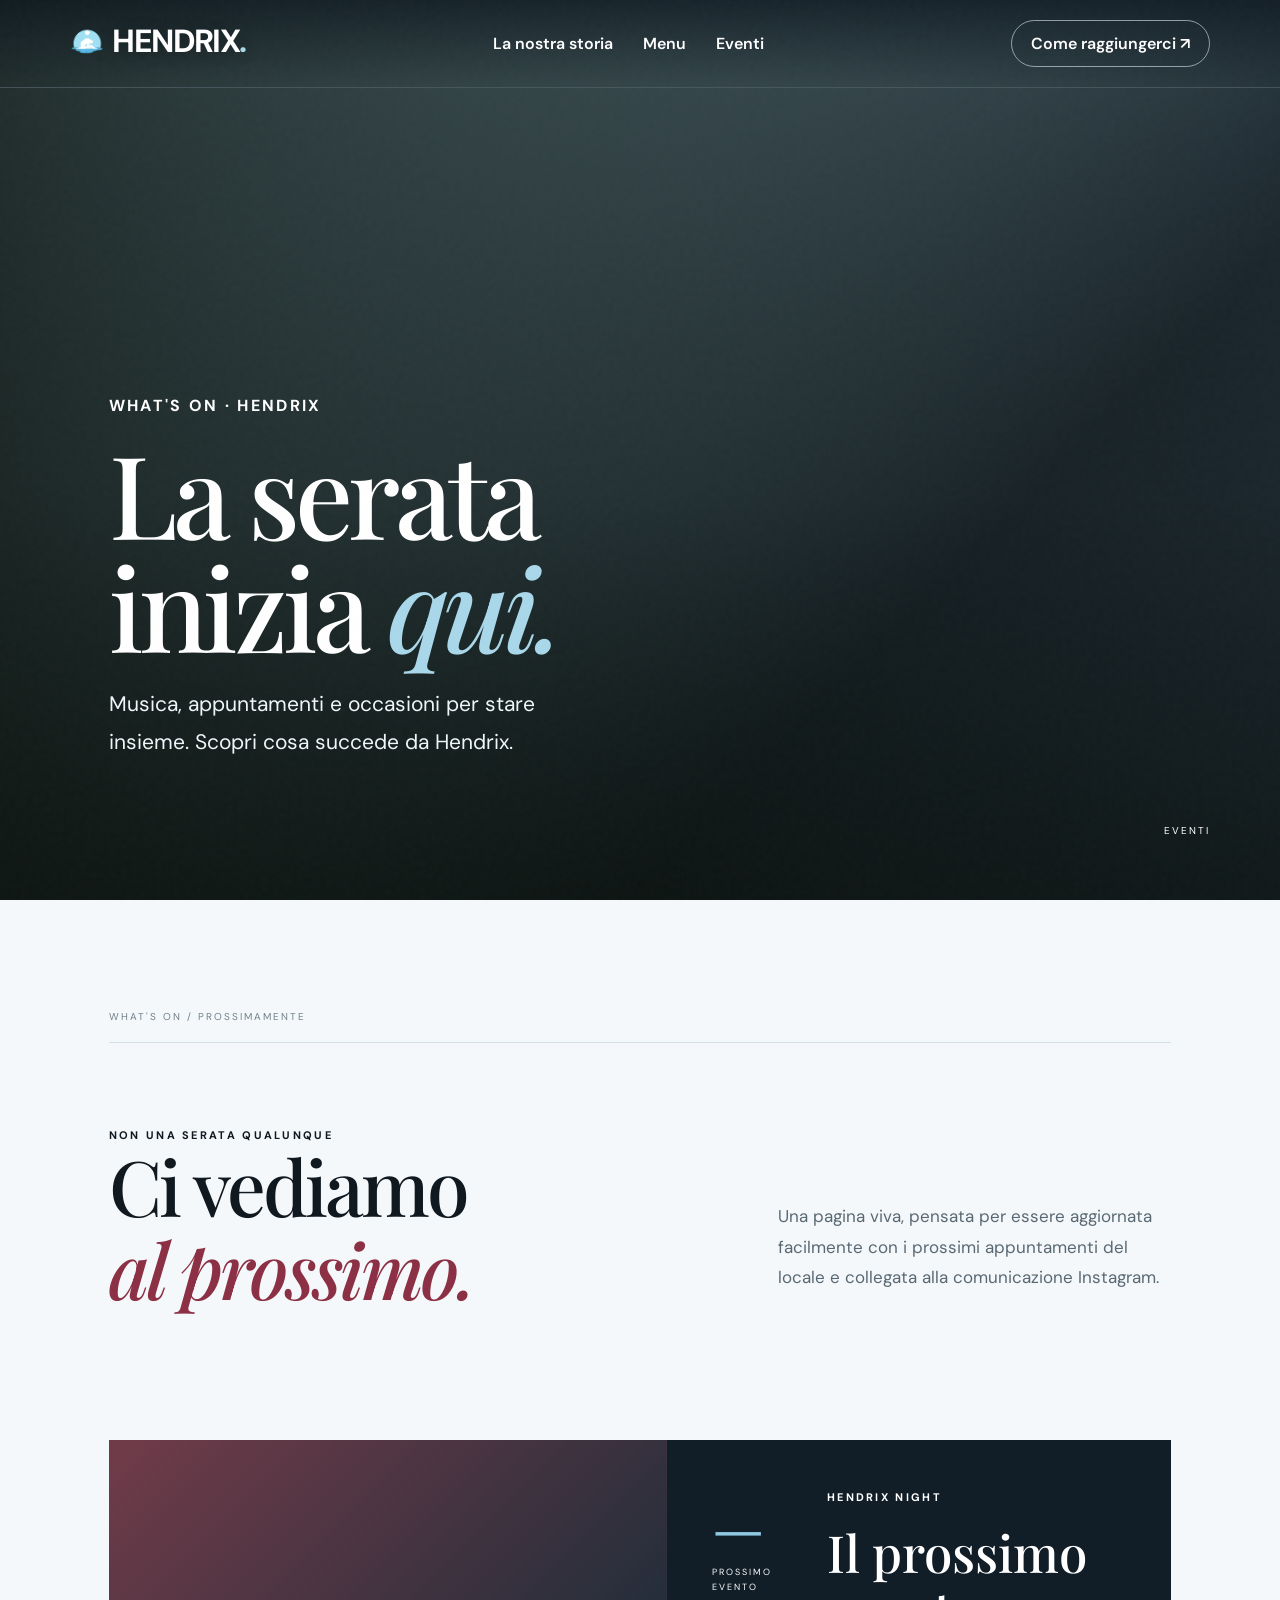
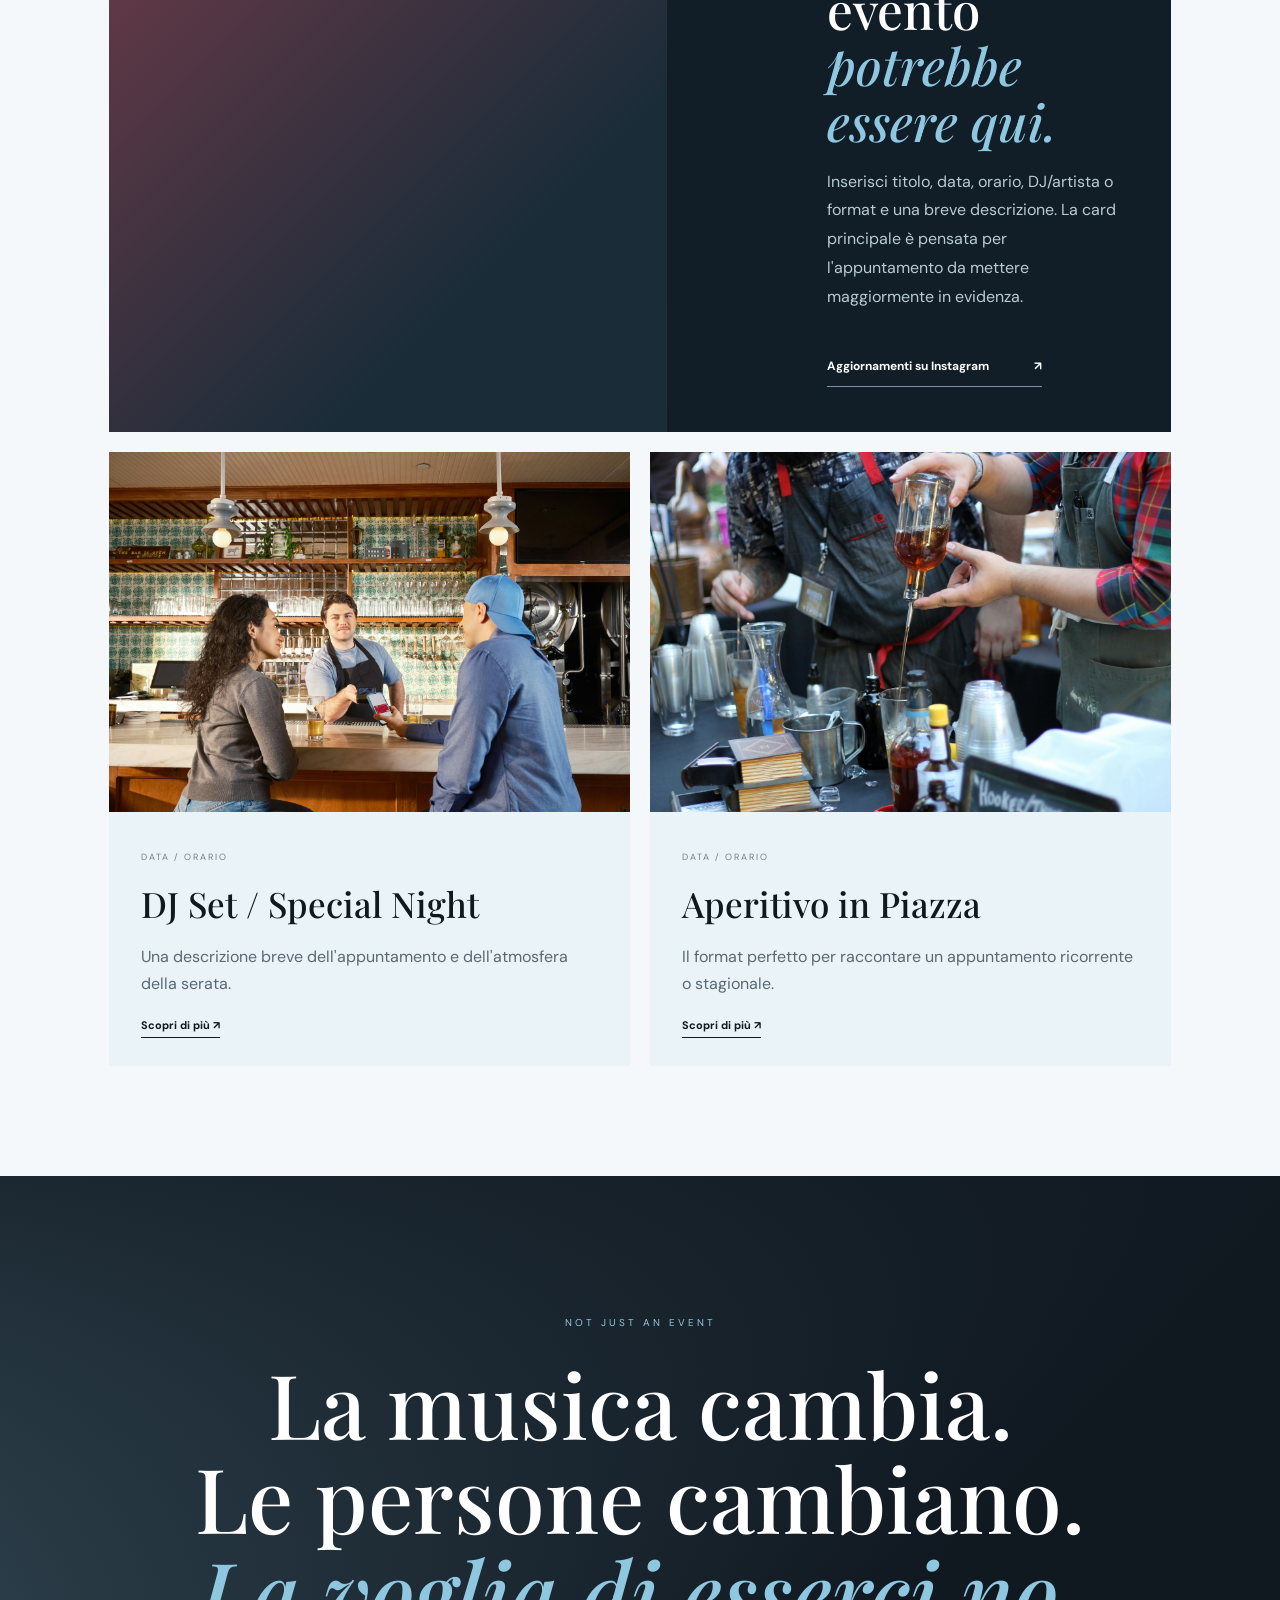
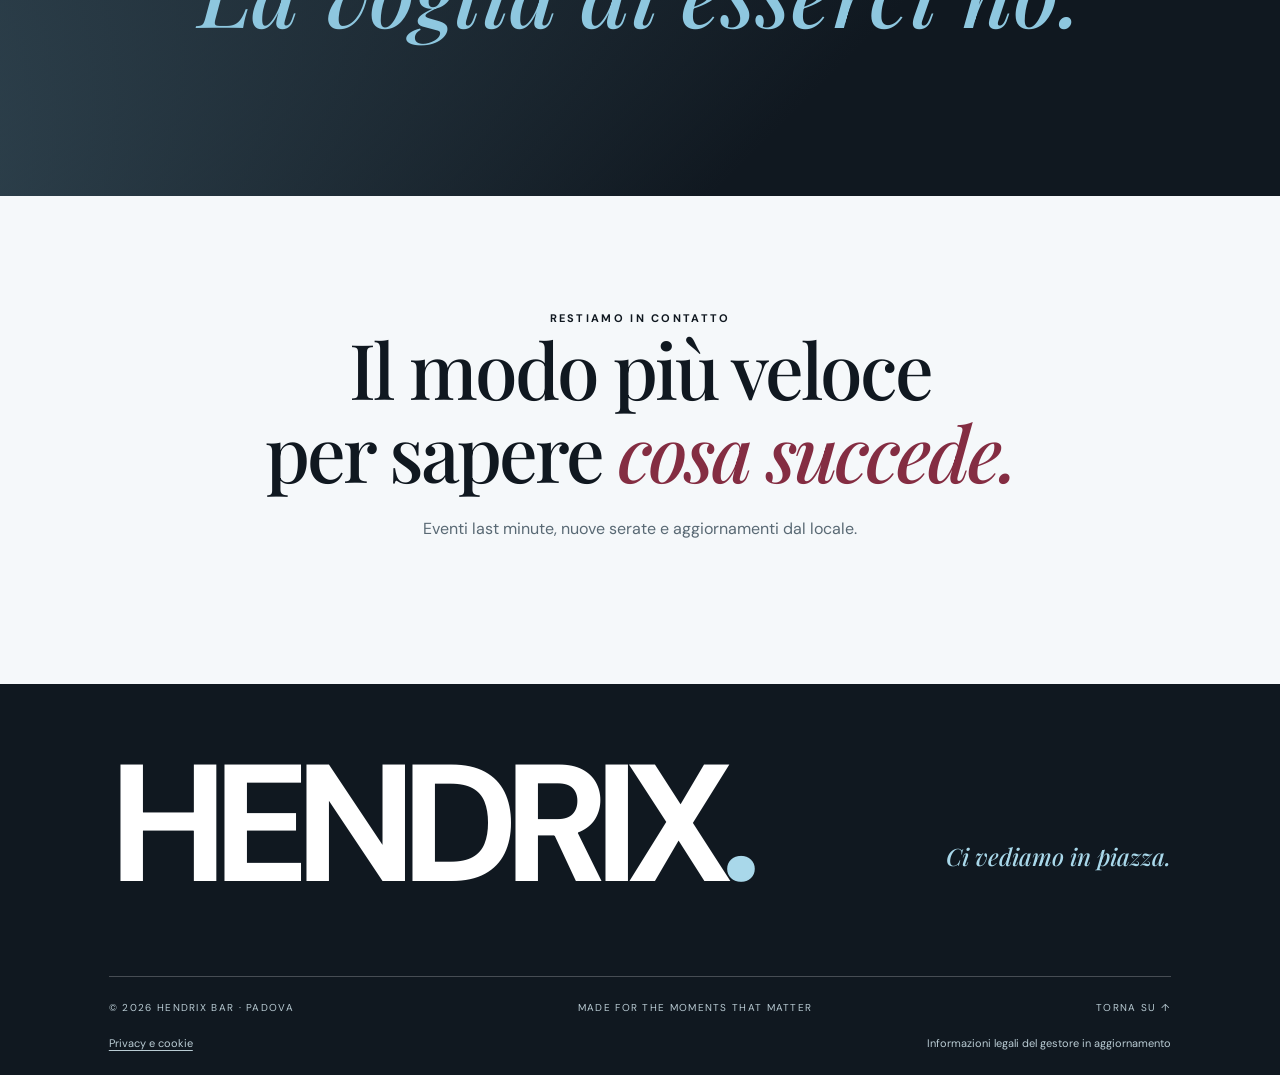
==== commit a4a17206: "Refresh Hendrix with a polar-inspired design Introduce an icy blue and burgundy palette with a polar" ====
--- a/eventi.html
+++ b/eventi.html
@@ -3,7 +3,7 @@
 	<head>
 		<meta charset="utf-8" />
 		<meta name="viewport" content="width=device-width,initial-scale=1" />
-		<meta name="theme-color" content="#151a16" />
+		<meta name="theme-color" content="#101820" />
 		<link rel="stylesheet" href="style.css" />
 		<meta
 			name="description"
@@ -15,7 +15,7 @@
 		<div class="grain"></div>
 		<header class="topbar innerbar">
 			<a class="brand" href="index.html"
-				>HENDRIX<span class="brand-dot">.</span><small>BAR · PADOVA</small></a
+				>HENDRIX<span class="brand-dot">.</span></a
 			><button class="menu-toggle" aria-label="Apri menu" aria-expanded="false">
 				☰
 			</button>
@@ -42,7 +42,7 @@
 						succede da Hendrix.
 					</p>
 				</div>
-				<div class="page-number">03 / EVENTI</div>
+				<div class="page-number">EVENTI</div>
 			</section>
 			<section class="events-intro section-pad reveal">
 				<div class="section-index">WHAT'S ON / PROSSIMAMENTE</div>
--- a/style.css
+++ b/style.css
@@ -1,24 +1,24 @@
 :root {
-	/* Palette condivisa: colori base e accenti usati in tutto il sito */
-	--dark: #151a16;
-	--cream: #f3f0e8;
-	--green: #d8e27a;
-	--muted: #777d73;
+	/* Palette polare Hendrix: nero profondo, ghiaccio e rosso bordeaux */
+	--dark: #101820;
+	--cream: #f5f8fa;
+	--green: #8ec7df;
+	--muted: #71808a;
 
 	/* Pagina iniziale: testi, superfici e bordi editoriali */
 	--white: #fff;
-	--text-dark: #222920;
-	--text-muted: #62675f;
-	--text-soft: #ddd;
-	--text-bright: #eee;
-	--text-cream: #e9e9e2;
-	--green-pale: #dce4c0;
-	--surface-soft: #e8e9dd;
-	--surface-green-dark: #18231b;
-	--surface-green: #27332b;
-	--surface-olive: #23291c;
-	--surface-olive-brown: #594e38;
-	--border-soft: #d5d6cc;
+	--text-dark: #17232b;
+	--text-muted: #596974;
+	--text-soft: #e1e9ed;
+	--text-bright: #eff7fa;
+	--text-cream: #e7f2f7;
+	--green-pale: #dceef5;
+	--surface-soft: #eaf3f7;
+	--surface-green-dark: #111e28;
+	--surface-green: #233744;
+	--surface-olive: #1b2c39;
+	--surface-olive-brown: #713b49;
+	--border-soft: #d2e0e7;
 
 	/* Hero e immagini: overlay e trasparenze condivisi */
 	--overlay-dark-18: rgba(8, 15, 10, 0.18);
@@ -30,34 +30,38 @@
 	--overlay-white-23: #ffffff3b;
 	--overlay-white-27: #ffffff45;
 	--overlay-white-56: #ffffff90;
-	--overlay-green: #d8e27a;
-	--overlay-dark-75: #151a1675;
-	--overlay-dark-80-hex: #151a1680;
-	--overlay-dark-90: #151a1690;
-	--overlay-dark-60: #151a1699;
-	--overlay-dark-72: #151a16b8;
-	--overlay-dark-73: #151a16ba;
-	--overlay-black-green: #10180fd9;
+	--overlay-green: #8ec7df;
+	--overlay-dark-75: #101820bf;
+	--overlay-dark-80-hex: #101820cc;
+	--overlay-dark-90: #101820e8;
+	--overlay-dark-60: #10182099;
+	--overlay-dark-72: #101820b8;
+	--overlay-dark-73: #101820ba;
+	--overlay-black-green: #101820df;
 
 	/* Pagina iniziale: blocchi intro, esperienza, bevande e visita */
-	--home-green-deep: #4b5646;
-	--home-border-dark: #1a211b;
-	--home-border-green: #bdc8a8;
-	--home-border-green-light: #b6c4a5;
-	--home-border-green-muted: #9aa98a;
-	--home-text-green-soft: #b7c2ac;
+	--home-green-deep: #426170;
+	--home-border-dark: #17232b;
+	--home-border-green: #b7d4e0;
+	--home-border-green-light: #b7d4e0;
+	--home-border-green-muted: #98b7c4;
+	--home-text-green-soft: #b7d4e0;
 
 	/* Pagina Menu */
-	--menu-green-dark: #7d8a54;
-	--menu-border-neutral: #bfc2b6;
+	--menu-green-dark: #8c3045;
+	--menu-border-neutral: #c6d7df;
 
 	/* Pagina Storia */
-	--story-green-dark: #7d8a54;
+	--story-green-dark: #8c3045;
 
 	/* Pagina Eventi */
-	--events-green-dark: #7d8a54;
-	--events-text-light-muted: #b9c0b5;
-	--events-border-green-grey: #899489;
+	--events-green-dark: #8c3045;
+	--events-text-light-muted: #b9cbd3;
+	--events-border-green-grey: #7794a1;
+	--ice: #dceef5;
+	--ice-bright: #a9d8ea;
+	--burgundy: #842d42;
+	--burgundy-dark: #642236;
 }
 
 @font-face {
@@ -166,7 +170,7 @@
 	border-bottom: 1px solid var(--overlay-white-27);
 }
 .brand {
-	font-size: 25px;
+	font-size: 32px;
 	font-weight: 700;
 	letter-spacing: -1.6px;
 	line-height: 0.8;
@@ -177,8 +181,8 @@
 }
 .brand small {
 	display: block;
-	font-size: 8px;
-	letter-spacing: 3.4px;
+	font-size: 10px;
+	letter-spacing: 3.2px;
 	margin-top: 9px;
 	font-weight: 500;
 }
@@ -188,7 +192,7 @@
 }
 .topbar nav a,
 .nav-cta {
-	font-size: 12px;
+	font-size: 16px;
 	font-weight: 600;
 }
 .topbar nav a:hover,
@@ -204,8 +208,12 @@
 	display: none;
 }
 .hero {
-	min-height: 790px;
+	height: 100vh;
 	height: 100svh;
+	height: 100dvh;
+	min-height: 100vh;
+	min-height: 100svh;
+	min-height: 100dvh;
 	position: relative;
 	background: var(--green);
 	color: white;
@@ -741,10 +749,7 @@
 		background: none;
 		border: 0;
 		color: var(--white);
-		font-size: 24px;
-	}
-	.hero {
-		min-height: 700px;
+		font-size: 28px;
 	}
 	.hero-content {
 		left: 7%;
@@ -877,13 +882,161 @@
 		animation: none !important;
 	}
 }
+
+/* HENDRIX POLAR EDITION */
+body {
+	background: var(--cream);
+	color: var(--dark);
+}
+.topbar {
+	background: linear-gradient(180deg, rgba(10, 20, 28, .7), transparent);
+	border-bottom-color: rgba(220, 238, 245, .25);
+}
+.brand {
+	text-shadow: 0 2px 18px rgba(0, 0, 0, .24);
+}
+.brand::before {
+	content: "";
+	display: inline-block;
+	vertical-align: middle;
+	width: 34px;
+	height: 34px;
+	margin: -4px 8px 0 0;
+	background: url("assets/images/polar-bear-mark.png") center/contain no-repeat;
+}
+.brand-dot,
+footer .footer-logo span { color: var(--ice-bright); }
+.topbar nav a:hover,
+.text-link:hover { color: var(--ice-bright); }
+.nav-cta {
+	border-color: rgba(220, 238, 245, .6);
+	border-radius: 999px;
+	padding: 12px 19px;
+	backdrop-filter: blur(8px);
+}
+.hero {
+	background: var(--surface-green-dark);
+}
+.hero-photo { filter: saturate(.72) contrast(1.04); }
+.hero-shade {
+	background:
+		linear-gradient(90deg, rgba(8, 18, 27, .82), rgba(13, 34, 47, .28) 88%),
+		linear-gradient(0deg, rgba(8, 18, 27, .7), transparent 48%);
+}
+.hero-content { z-index: 2; }
+.hero-content .eyebrow { font-size: 15px; }
+.hero-content > p { font-size: 19px; }
+.hero h1 em,
+.page-hero h1 em { color: var(--ice-bright); }
+.line { background: var(--burgundy); }
+.button-light {
+	background: var(--ice);
+	color: var(--dark);
+	border-radius: 2px;
+}
+.button-dark { background: var(--burgundy); }
+.section-index { color: #71808a; }
+.intro h2 em,
+.experience h2 em,
+.drinks h2 em,
+.visit h2 em { color: var(--burgundy); }
+.intro { background: #fff; }
+.editorial-quote { background: var(--ice); }
+.quote-mark { color: var(--burgundy); }
+.editorial-quote blockquote em { color: var(--burgundy); }
+.experience,
+.menu-sheet.alt { background: #eaf3f7; }
+.experience-card { background: var(--surface-green-dark); }
+.experience-card span { color: var(--ice-bright); }
+.statement { background: var(--surface-green-dark); }
+.statement-inner > span,
+.page-cta > span,
+.event-philosophy span { color: var(--ice-bright); }
+.statement h2 em { color: var(--ice-bright); }
+.drink-visual { background: var(--ice); }
+.drink-visual img { filter: saturate(.78); }
+.drink-sticker {
+	background: var(--burgundy);
+	color: #fff;
+	border: 5px solid var(--ice);
+}
+.visit { background: var(--ice); }
+.visit .section-index { border-color: #b9d0da; }
+.visit-links a { border-color: #9db9c5; }
+.visit-links a:hover { color: var(--burgundy); }
+.map-panel {
+	background: #172a37;
+	background-image: radial-gradient(circle at 50% 45%, #29485b, #12212c 68%);
+}
+.map-circle { color: var(--ice-bright); border-color: rgba(220, 238, 245, .7); }
+footer { background: #101820; }
+.footer-main p { color: var(--ice-bright); }
+.footer-legal { color: #b9cbd3; }
+.page-hero { background: #12212c; }
+.page-hero-bg { filter: saturate(.7); }
+.page-hero:after {
+	background:
+		linear-gradient(90deg, rgba(9, 20, 29, .85), rgba(12, 33, 45, .3)),
+		linear-gradient(0deg, rgba(9, 20, 29, .75), transparent 55%);
+}
+.page-hero-content { z-index: 2; }
+.page-hero-content .eyebrow { font-size: 16px; }
+.page-hero-content p { font-size: 21px; }
+.events-hero .page-hero-bg {
+	background-image: linear-gradient(135deg, #b9e0ef, #172b38 70%);
+}
+.menu-lead em,
+.story-big em,
+.event-heading em,
+.event-follow h2 em,
+.menu-category-title h2 em,
+.manifesto-copy h2 em { color: var(--burgundy); }
+.category-nav a { border-color: #c6d7df; border-radius: 999px; }
+.category-nav a:hover { background: var(--burgundy); }
+.menu-category-title h2 em { color: var(--burgundy); }
+.page-cta { background: #172a37; }
+.page-cta h2 em,
+.event-info h3 em,
+.event-philosophy em { color: var(--ice-bright); }
+.story-photo-break {
+	background:
+		linear-gradient(rgba(11, 25, 35, .72), rgba(11, 25, 35, .82)),
+		url("assets/images/story-manifesto.jpg") center/cover;
+}
+.story-photo-break span,
+.story-photo-break em { color: var(--ice-bright); }
+.story-manifesto { background: var(--ice); }
+.manifesto-copy h2 em { color: var(--burgundy); }
+.event-card.featured { background: #172a37; }
+.event-date strong { color: var(--ice-bright); }
+.event-one { background-image: linear-gradient(135deg, #98c9dc, #1b3040 70%); }
+.event-small { background: #eaf3f7; }
+.event-small-copy > span { color: var(--burgundy); }
+.event-philosophy {
+	background: radial-gradient(ellipse at 50% 100%, #35576a, #101820 68%);
+}
+.legal-page { background: #f5f8fa; }
+.legal-page ~ footer,
+body:has(.legal-page) .topbar.innerbar { background: #101820; }
+.legal-update { border-color: var(--burgundy); background: var(--ice); }
+@media (max-width: 900px) {
+	.topbar nav { background: #12212c; }
+}
+@media (max-width: 600px) {
+	.brand::before { width: 34px; height: 24px; margin-right: 7px; }
+	.hero-content { z-index: 2; }
+}
 /* INNER PAGES */
 .innerbar {
 	position: absolute;
 }
 .page-hero {
-	height: 78svh;
-	min-height: 650px;
+	height: 100vh;
+	height: 100svh;
+	height: 100dvh;
+	min-height: 100vh;
+	min-height: 100svh;
+	min-height: 100dvh;
 	position: relative;
 	color: var(--white);
 	background: var(--dark);
@@ -1107,15 +1260,11 @@
 }
 .timeline-row {
 	display: grid;
-	grid-template-columns: 70px 0.8fr 1fr;
+	grid-template-columns: 0.8fr 1fr;
 	gap: 6%;
 	padding: 45px 0;
 	border-bottom: 1px solid var(--border-soft);
 	align-items: start;
-}
-.timeline-no {
-	font-size: 11px;
-	color: var(--muted);
 }
 .timeline-row h3 {
 	font-size: 45px;
@@ -1277,9 +1426,6 @@
 	margin: auto;
 }
 @media (max-width: 900px) {
-	.page-hero {
-		min-height: 620px;
-	}
 	.menu-lead,
 	.event-heading,
 	.menu-category,
@@ -1295,10 +1441,10 @@
 		grid-column: auto;
 	}
 	.timeline-row {
-		grid-template-columns: 45px 1fr;
+		grid-template-columns: 1fr;
 	}
 	.timeline-row p {
-		grid-column: 2;
+		grid-column: 1;
 	}
 	.manifesto-photo {
 		min-height: 480px;
@@ -1345,7 +1491,7 @@
 		padding: 9% 6%;
 	}
 	.timeline-row {
-		grid-template-columns: 32px 1fr;
+		grid-template-columns: 1fr;
 		gap: 15px;
 	}
 	.timeline-row h3 {
@@ -1370,3 +1516,9 @@
 		padding: 80px 6%;
 	}
 }
+@media (max-height: 700px) {
+	.page-hero-content {
+		top: clamp(120px, 18svh, 160px);
+		bottom: auto;
+	}
+}
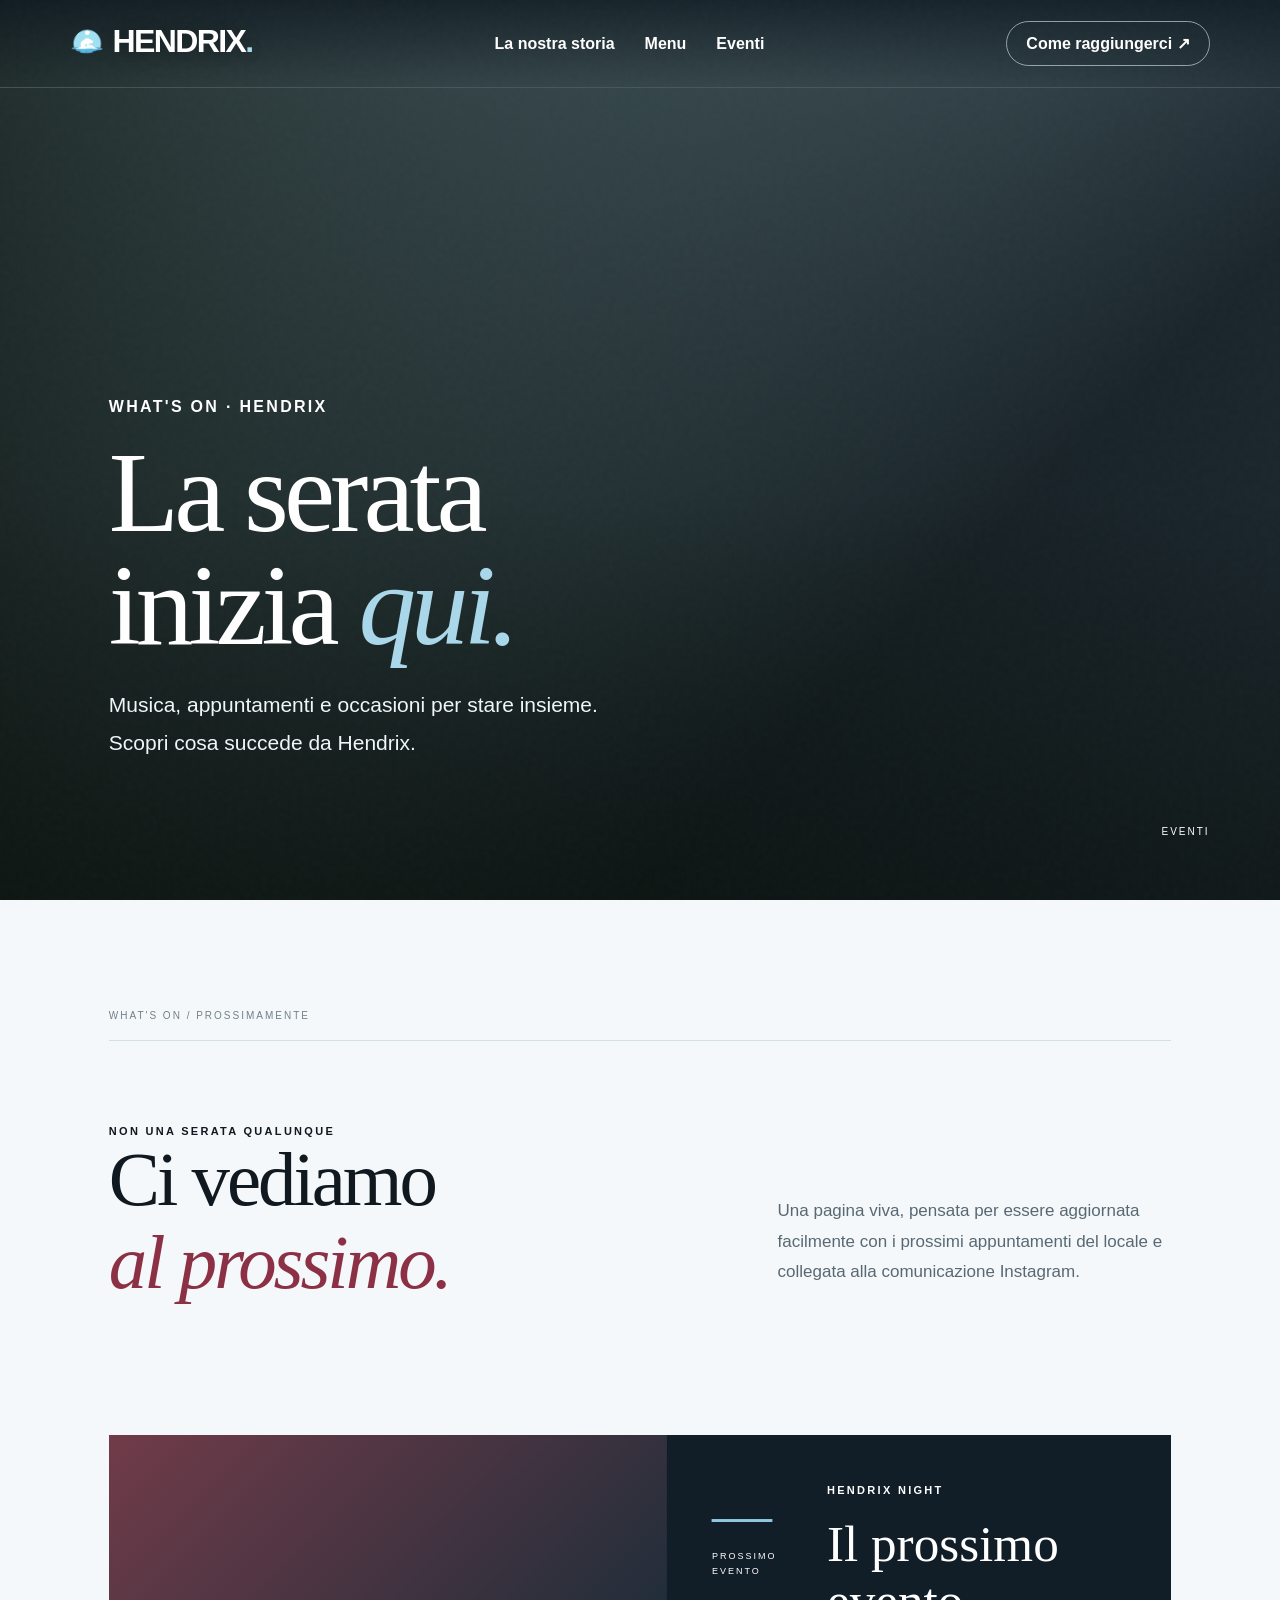
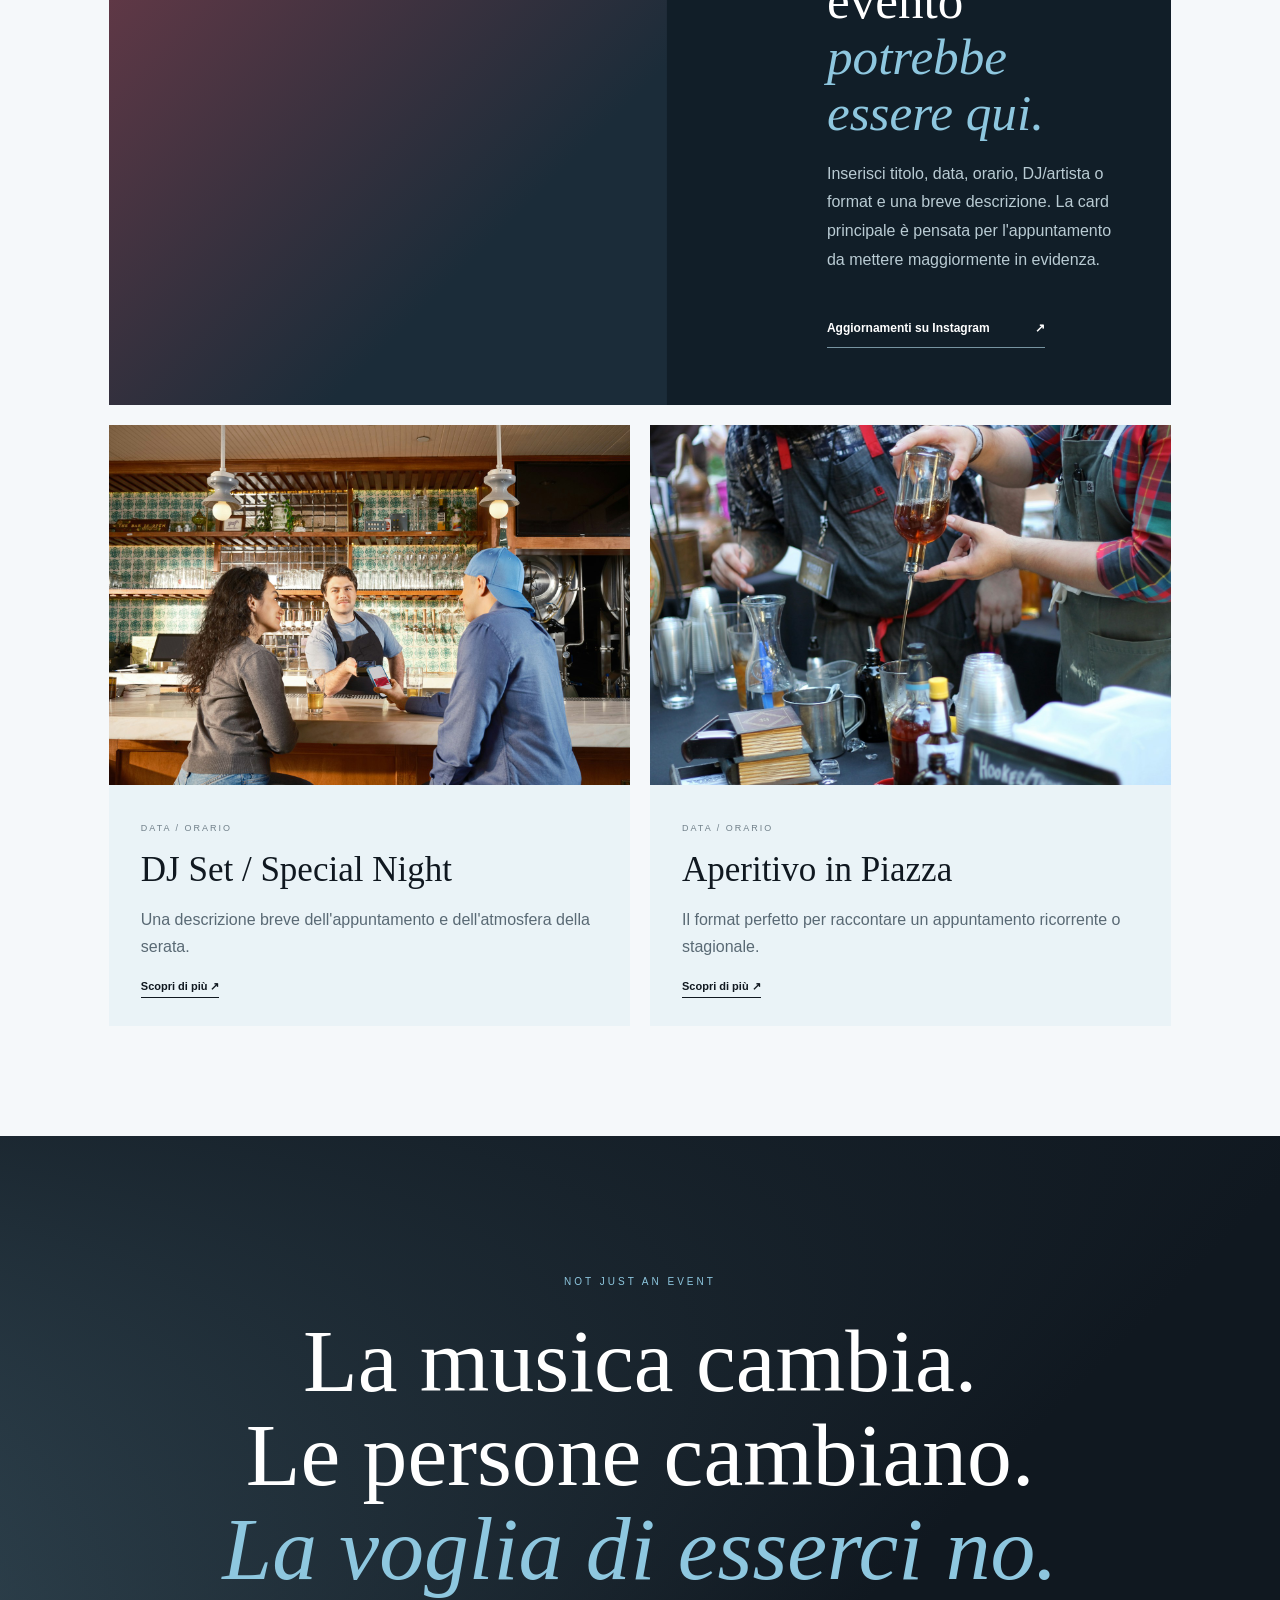
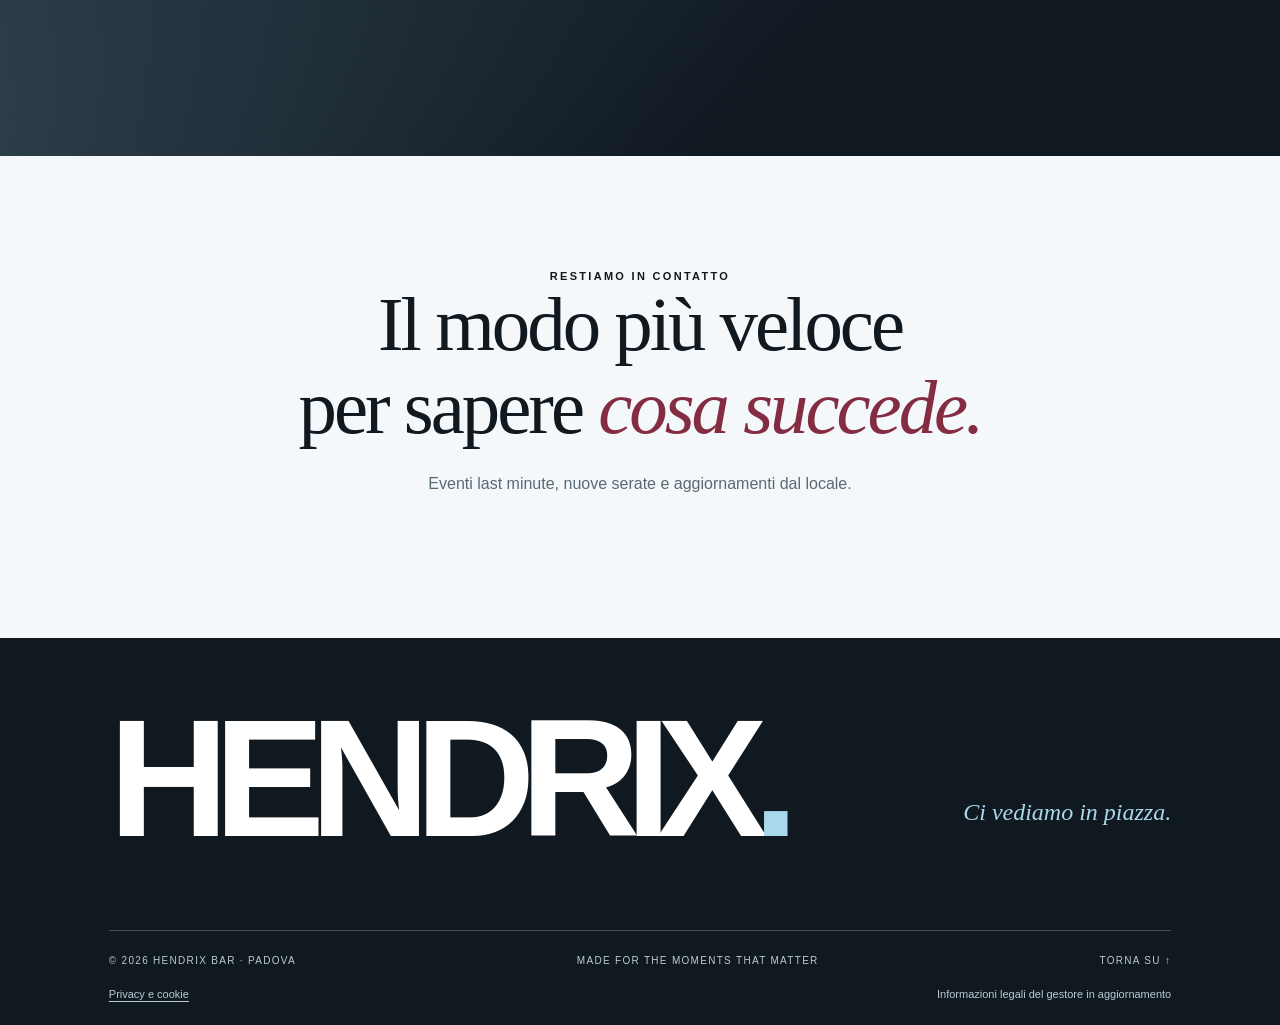
==== commit a4d2ba46: "Reorganize static site assets Move stylesheets, scripts, and images into dedicated css/, js/, and im" ====
--- a/eventi.html
+++ b/eventi.html
@@ -4,7 +4,7 @@
 		<meta charset="utf-8" />
 		<meta name="viewport" content="width=device-width,initial-scale=1" />
 		<meta name="theme-color" content="#101820" />
-		<link rel="stylesheet" href="style.css" />
+		<link rel="stylesheet" href="css/style.css" />
 		<meta
 			name="description"
 			content="Eventi, serate e appuntamenti di Hendrix Bar a Padova."
@@ -141,6 +141,6 @@
 				<span>Informazioni legali del gestore in aggiornamento</span>
 			</div>
 		</footer>
-		<script src="script.js"></script>
+		<script src="js/script.js"></script>
 	</body>
 </html>
--- a/css/style.css
+++ b/css/style.css
@@ -0,0 +1,1531 @@
+:root {
+	/* Palette polare Hendrix: nero profondo, ghiaccio e rosso bordeaux */
+	--dark: #101820;
+	--cream: #f5f8fa;
+	--green: #8ec7df;
+	--muted: #71808a;
+
+	/* Pagina iniziale: testi, superfici e bordi editoriali */
+	--white: #fff;
+	--text-dark: #17232b;
+	--text-muted: #596974;
+	--text-soft: #e1e9ed;
+	--text-bright: #eff7fa;
+	--text-cream: #e7f2f7;
+	--green-pale: #dceef5;
+	--surface-soft: #eaf3f7;
+	--surface-green-dark: #111e28;
+	--surface-green: #233744;
+	--surface-olive: #1b2c39;
+	--surface-olive-brown: #713b49;
+	--border-soft: #d2e0e7;
+
+	/* Hero e immagini: overlay e trasparenze condivisi */
+	--overlay-dark-18: rgba(8, 15, 10, 0.18);
+	--overlay-dark-24: rgba(9, 16, 11, 0.24);
+	--overlay-dark-55: rgba(8, 15, 10, 0.55);
+	--overlay-dark-55-warm: rgba(9, 16, 11, 0.55);
+	--overlay-dark-80: rgba(9, 16, 11, 0.8);
+	--overlay-dark-82: rgba(8, 15, 10, 0.82);
+	--overlay-white-23: #ffffff3b;
+	--overlay-white-27: #ffffff45;
+	--overlay-white-56: #ffffff90;
+	--overlay-green: #8ec7df;
+	--overlay-dark-75: #101820bf;
+	--overlay-dark-80-hex: #101820cc;
+	--overlay-dark-90: #101820e8;
+	--overlay-dark-60: #10182099;
+	--overlay-dark-72: #101820b8;
+	--overlay-dark-73: #101820ba;
+	--overlay-black-green: #101820df;
+
+	/* Pagina iniziale: blocchi intro, esperienza, bevande e visita */
+	--home-green-deep: #426170;
+	--home-border-dark: #17232b;
+	--home-border-green: #b7d4e0;
+	--home-border-green-light: #b7d4e0;
+	--home-border-green-muted: #98b7c4;
+	--home-text-green-soft: #b7d4e0;
+
+	/* Pagina Menu */
+	--menu-green-dark: #8c3045;
+	--menu-border-neutral: #c6d7df;
+
+	/* Pagina Storia */
+	--story-green-dark: #8c3045;
+
+	/* Pagina Eventi */
+	--events-green-dark: #8c3045;
+	--events-text-light-muted: #b9cbd3;
+	--events-border-green-grey: #7794a1;
+	--ice: #dceef5;
+	--ice-bright: #a9d8ea;
+	--burgundy: #842d42;
+	--burgundy-dark: #642236;
+}
+
+@font-face {
+	font-family: "DM Sans";
+	font-style: normal;
+	font-weight: 400;
+	font-display: swap;
+	src: url("assets/fonts/dm-sans-400.woff2") format("woff2");
+}
+@font-face {
+	font-family: "DM Sans";
+	font-style: normal;
+	font-weight: 500;
+	font-display: swap;
+	src: url("assets/fonts/dm-sans-500.woff2") format("woff2");
+}
+@font-face {
+	font-family: "DM Sans";
+	font-style: normal;
+	font-weight: 600;
+	font-display: swap;
+	src: url("assets/fonts/dm-sans-600.woff2") format("woff2");
+}
+@font-face {
+	font-family: "DM Sans";
+	font-style: normal;
+	font-weight: 700;
+	font-display: swap;
+	src: url("assets/fonts/dm-sans-700.woff2") format("woff2");
+}
+@font-face {
+	font-family: "Playfair Display";
+	font-style: normal;
+	font-weight: 500;
+	font-display: swap;
+	src: url("assets/fonts/playfair-display-500.woff2") format("woff2");
+}
+@font-face {
+	font-family: "Playfair Display";
+	font-style: normal;
+	font-weight: 600;
+	font-display: swap;
+	src: url("assets/fonts/playfair-display-600.woff2") format("woff2");
+}
+@font-face {
+	font-family: "Playfair Display";
+	font-style: normal;
+	font-weight: 700;
+	font-display: swap;
+	src: url("assets/fonts/playfair-display-700.woff2") format("woff2");
+}
+@font-face {
+	font-family: "Playfair Display";
+	font-style: italic;
+	font-weight: 500;
+	font-display: swap;
+	src: url("assets/fonts/playfair-display-italic-500.woff2") format("woff2");
+}
+@font-face {
+	font-family: "Playfair Display";
+	font-style: italic;
+	font-weight: 600;
+	font-display: swap;
+	src: url("assets/fonts/playfair-display-italic-600.woff2") format("woff2");
+}
+* {
+	box-sizing: border-box;
+}
+html {
+	scroll-behavior: smooth;
+}
+body {
+	margin: 0;
+	background: var(--cream);
+	color: var(--dark);
+	font-family: "DM Sans", sans-serif;
+	-webkit-font-smoothing: antialiased;
+}
+a {
+	color: inherit;
+	text-decoration: none;
+}
+button {
+	font: inherit;
+}
+.grain {
+	position: fixed;
+	inset: 0;
+	z-index: 20;
+	pointer-events: none;
+	opacity: 0.055;
+	background-image: url("data:image/svg+xml,%3Csvg viewBox='0 0 180 180' xmlns='http://www.w3.org/2000/svg'%3E%3Cfilter id='n'%3E%3CfeTurbulence type='fractalNoise' baseFrequency='.85' numOctaves='3' stitchTiles='stitch'/%3E%3C/filter%3E%3Crect width='100%25' height='100%25' filter='url(%23n)' opacity='.4'/%3E%3C/svg%3E");
+}
+.topbar {
+	height: 88px;
+	position: absolute;
+	top: 0;
+	left: 0;
+	right: 0;
+	z-index: 10;
+	display: flex;
+	align-items: center;
+	justify-content: space-between;
+	padding: 0 5.5%;
+	color: var(--white);
+	border-bottom: 1px solid var(--overlay-white-27);
+}
+.brand {
+	font-size: 32px;
+	font-weight: 700;
+	letter-spacing: -1.6px;
+	line-height: 0.8;
+}
+.brand-dot,
+footer .footer-logo span {
+	color: var(--green);
+}
+.brand small {
+	display: block;
+	font-size: 10px;
+	letter-spacing: 3.2px;
+	margin-top: 9px;
+	font-weight: 500;
+}
+.topbar nav {
+	display: flex;
+	gap: 30px;
+}
+.topbar nav a,
+.nav-cta {
+	font-size: 16px;
+	font-weight: 600;
+}
+.topbar nav a:hover,
+.text-link:hover {
+	color: var(--green);
+}
+.nav-cta {
+	border: 1px solid var(--overlay-white-56);
+	padding: 13px 19px;
+	border-radius: 2px;
+}
+.menu-toggle {
+	display: none;
+}
+.hero {
+	height: 100vh;
+	height: 100svh;
+	height: 100dvh;
+	min-height: 100vh;
+	min-height: 100svh;
+	min-height: 100dvh;
+	position: relative;
+	background: var(--green);
+	color: white;
+	overflow: hidden;
+}
+.hero-photo,
+.hero-shade {
+	position: absolute;
+	inset: 0;
+}
+.hero-photo {
+	background-image: url("../img/home-hero.jpg");
+	background-size: cover;
+	background-position: center 58%;
+	transform: scale(1.02);
+}
+.hero-shade {
+	background:
+		linear-gradient(90deg, var(--overlay-dark-80), var(--overlay-dark-24) 85%),
+		linear-gradient(0deg, var(--overlay-dark-55-warm), transparent 35%);
+}
+.hero-content {
+	position: absolute;
+	top: 50%;
+	left: 8.5%;
+	transform: translateY(-42%);
+	max-width: 820px;
+}
+.eyebrow {
+	font-size: 11px;
+	font-weight: 700;
+	letter-spacing: 2.3px;
+	display: inline-flex;
+	align-items: center;
+	gap: 13px;
+}
+.eyebrow.light {
+	color: var(--white);
+}
+.line {
+	height: 1px;
+	width: 35px;
+	background: var(--green);
+}
+h1,
+h2,
+h3,
+blockquote {
+	font-family: "Playfair Display", Georgia, serif;
+	font-weight: 500;
+}
+h1 {
+	font-size: clamp(68px, 7.5vw, 128px);
+	line-height: 0.98;
+	letter-spacing: -5px;
+	margin: 26px 0 25px;
+}
+h1 em,
+h2 em,
+blockquote em {
+	font-weight: 500;
+	color: var(--green);
+}
+.hero-content > p {
+	font-size: 15px;
+	line-height: 1.65;
+	max-width: 440px;
+	color: var(--text-cream);
+}
+.hero-actions {
+	display: flex;
+	align-items: center;
+	gap: 35px;
+	margin-top: 36px;
+}
+.button {
+	display: inline-flex;
+	justify-content: space-between;
+	align-items: center;
+	gap: 40px;
+	padding: 19px 23px;
+	font-size: 12px;
+	font-weight: 700;
+	transition: transform 0.2s;
+}
+.button:hover {
+	transform: translateY(-3px);
+}
+.button-light {
+	background: var(--green);
+	color: var(--dark);
+}
+.button-dark {
+	background: var(--dark);
+	color: var(--white);
+}
+.text-link {
+	font-size: 12px;
+	font-weight: 600;
+}
+.hero-bottom {
+	position: absolute;
+	bottom: 32px;
+	left: 5.5%;
+	right: 5.5%;
+	display: flex;
+	justify-content: space-between;
+	font-size: 10px;
+	letter-spacing: 1.5px;
+}
+.hero-bottom b {
+	margin-left: 15px;
+	font-size: 20px;
+}
+.vertical-note {
+	position: absolute;
+	right: 25px;
+	top: 44%;
+	writing-mode: vertical-rl;
+	font-size: 9px;
+	letter-spacing: 3px;
+}
+.section-pad {
+	padding: 110px 8.5%;
+}
+.section-index {
+	font-size: 10px;
+	letter-spacing: 2px;
+	color: var(--muted);
+	border-bottom: 1px solid var(--border-soft);
+	padding-bottom: 19px;
+	margin-bottom: 80px;
+}
+.intro-grid {
+	display: grid;
+	grid-template-columns: 1.2fr 1fr;
+	gap: 12%;
+	align-items: end;
+}
+.intro h2,
+.experience h2,
+.drinks h2,
+.visit h2 {
+	font-size: clamp(46px, 5.2vw, 83px);
+	line-height: 1.15;
+	letter-spacing: -2.6px;
+	margin: 22px 0 0;
+}
+.intro h2 em,
+.experience h2 em,
+.drinks h2 em,
+.visit h2 em {
+	color: var(--home-green-dark);
+}
+.intro-copy {
+	padding-bottom: 7px;
+}
+.intro-copy p,
+.drinks-layout p,
+.visit p {
+	font-size: 15px;
+	line-height: 1.9;
+	color: var(--text-muted);
+}
+.intro-copy .lead {
+	font-size: 21px;
+	color: var(--text-dark);
+	line-height: 1.65;
+}
+.underline-link {
+	display: inline-flex;
+	justify-content: space-between;
+	gap: 45px;
+	border-bottom: 1px solid var(--home-border-dark);
+	padding: 12px 0;
+	margin-top: 18px;
+	font-size: 12px;
+	font-weight: 700;
+}
+.editorial {
+	display: grid;
+	grid-template-columns: 1.25fr 0.75fr;
+	margin-top: 95px;
+	min-height: 530px;
+}
+.editorial-photo {
+	background: url("../img/editorial-bar.jpg") center/cover;
+	position: relative;
+}
+.photo-caption {
+	position: absolute;
+	bottom: 25px;
+	left: 25px;
+	color: var(--white);
+	font-size: 10px;
+	letter-spacing: 2px;
+}
+.editorial-quote {
+	background: var(--green-pale);
+	padding: 55px 12%;
+	display: flex;
+	flex-direction: column;
+	justify-content: center;
+}
+.quote-mark {
+	font: 100px "Playfair Display", Georgia, serif;
+	color: var(--green);
+	line-height: 0.6;
+}
+.editorial-quote blockquote {
+	font-size: clamp(31px, 3vw, 49px);
+	line-height: 1.35;
+	margin: 25px 0 55px;
+}
+.editorial-quote blockquote em {
+	color: var(--home-green-dark);
+}
+.quote-caption {
+	font-size: 9px;
+	letter-spacing: 2px;
+}
+.experience {
+	background: var(--surface-soft);
+}
+.experience-heading {
+	display: flex;
+	justify-content: space-between;
+	align-items: end;
+	gap: 30px;
+	margin-bottom: 55px;
+}
+.experience-heading p {
+	max-width: 290px;
+	font-size: 15px;
+	line-height: 1.8;
+	color: var(--text-muted);
+}
+.experience-grid {
+	display: grid;
+	grid-template-columns: repeat(3, 1fr);
+	gap: 18px;
+}
+.experience-card {
+	position: relative;
+	height: 480px;
+	overflow: hidden;
+	color: white;
+	background: var(--surface-green);
+}
+.experience-card:after {
+	content: "";
+	position: absolute;
+	inset: 0;
+	background: linear-gradient(0deg, var(--overlay-black-green), transparent 60%);
+}
+.experience-card img {
+	width: 100%;
+	height: 100%;
+	object-fit: cover;
+	transition: transform 0.6s;
+}
+.experience-card:hover img {
+	transform: scale(1.07);
+}
+.experience-card > div {
+	position: absolute;
+	z-index: 1;
+	bottom: 25px;
+	left: 30px;
+	right: 20px;
+}
+.experience-card span {
+	font-size: 10px;
+	letter-spacing: 2px;
+	color: var(--green);
+}
+.experience-card h3 {
+	font-size: 42px;
+	margin: 11px 0 5px;
+}
+.experience-card p {
+	font-size: 13px;
+	color: var(--text-soft);
+}
+.statement {
+	min-height: 610px;
+	position: relative;
+	display: grid;
+	place-items: center;
+	color: white;
+	text-align: center;
+	overflow: hidden;
+	background: var(--dark);
+}
+.statement-bg {
+	position: absolute;
+	inset: 0;
+	background:
+		linear-gradient(var(--overlay-dark-72), var(--overlay-dark-73)), url("../img/statement.jpg") center/cover;
+}
+.statement-inner {
+	position: relative;
+}
+.statement-inner > span {
+	font-size: 11px;
+	letter-spacing: 3px;
+	color: var(--green);
+}
+.statement h2 {
+	font-size: clamp(70px, 9vw, 135px);
+	letter-spacing: -5px;
+	line-height: 1.1;
+	margin: 24px 0;
+}
+.statement p {
+	font-size: 14px;
+	color: var(--text-soft);
+}
+.drinks-layout {
+	display: grid;
+	grid-template-columns: 1fr 1fr;
+	gap: 12%;
+	align-items: center;
+}
+.drinks-layout p {
+	max-width: 400px;
+	margin: 28px 0;
+}
+.drinks-layout small {
+	display: block;
+	color: var(--muted);
+	font-size: 11px;
+	line-height: 1.7;
+	margin-top: 20px;
+	max-width: 320px;
+}
+.drink-visual {
+	position: relative;
+	height: 590px;
+	background: var(--green);
+}
+.drink-visual img {
+	width: 100%;
+	height: 100%;
+	object-fit: cover;
+}
+.drink-sticker {
+	position: absolute;
+	left: -40px;
+	bottom: 55px;
+	border-radius: 50%;
+	width: 135px;
+	height: 135px;
+	background: var(--green);
+	display: grid;
+	place-content: center;
+	text-align: center;
+	font-weight: 700;
+	line-height: 1.3;
+	transform: rotate(-12deg);
+	font-size: 17px;
+}
+.drink-sticker i {
+	font-family: "Playfair Display", Georgia, serif;
+	font-weight: 400;
+}
+.visit {
+	background: var(--green-pale);
+}
+.visit .section-index {
+	border-color: var(--home-border-green);
+}
+.visit-grid {
+	display: grid;
+	grid-template-columns: 1fr 1fr;
+	gap: 10%;
+}
+.visit p {
+	margin-top: 25px;
+	color: var(--home-green-deep);
+}
+.visit-links {
+	display: flex;
+	flex-direction: column;
+	max-width: 310px;
+	margin-top: 30px;
+}
+.visit-links a {
+	display: flex;
+	justify-content: space-between;
+	padding: 16px 0;
+	border-bottom: 1px solid var(--home-border-green-muted);
+	font-size: 13px;
+	font-weight: 700;
+}
+.visit .visit-note {
+	font-size: 11px;
+	max-width: 350px;
+	margin-top: 35px;
+}
+.map-panel {
+	min-height: 470px;
+	background: var(--surface-green-dark);
+	position: relative;
+	display: grid;
+	place-items: center;
+	overflow: hidden;
+}
+.map-circle {
+	width: 190px;
+	height: 190px;
+	border-radius: 50%;
+	border: 1px solid var(--home-border-green-light);
+	display: grid;
+	place-items: center;
+	font:
+		120px "Playfair Display",
+		serif;
+	color: var(--green);
+	position: relative;
+	z-index: 1;
+}
+.map-circle .map-initial {
+	position: static;
+	font: 120px/1 "Playfair Display", serif;
+	display: block;
+	transform: translateY(-0.02em);
+}
+.map-circle span {
+	position: absolute;
+	font: 28px sans-serif;
+	top: 12px;
+	right: 13px;
+}
+.map-caption {
+	position: absolute;
+	bottom: 27px;
+	left: 30px;
+	right: 30px;
+	display: flex;
+	justify-content: space-between;
+	color: white;
+	font-size: 11px;
+	letter-spacing: 1.6px;
+}
+.footer-legal {
+	margin-top: 22px;
+	display: flex;
+	justify-content: space-between;
+	gap: 16px;
+	font-size: 11px;
+	color: var(--events-text-light-muted);
+}
+.footer-legal a { text-decoration: underline; text-underline-offset: 3px; }
+.legal-page { padding-top: 88px; background: var(--cream); }
+.legal-page ~ footer,
+body:has(.legal-page) .topbar.innerbar {
+	background: var(--dark);
+}
+.legal-hero { height: 430px; min-height: 430px; }
+.legal-hero .page-hero-content { bottom: 12%; }
+.legal-hero h1 { font-size: clamp(58px, 8vw, 105px); }
+.legal-content { max-width: 900px; padding: 70px 28px 100px; margin: auto; line-height: 1.8; }
+.legal-content h2 { margin: 42px 0 12px; font: 600 30px "Playfair Display", Georgia, serif; }
+.legal-content p, .legal-content li { color: var(--text-muted); }
+.legal-content li { margin-bottom: 12px; }
+.legal-update { border-left: 3px solid var(--green); padding: 14px 20px; background: var(--surface-soft); }
+footer {
+	background: var(--dark);
+	color: var(--white);
+	padding: 70px 8.5% 25px;
+}
+.footer-main {
+	display: flex;
+	align-items: end;
+	justify-content: space-between;
+	padding-bottom: 80px;
+}
+.footer-logo {
+	font-size: clamp(70px, 13vw, 200px);
+	font-weight: 700;
+	letter-spacing: -0.09em;
+	line-height: 0.85;
+}
+.footer-main p {
+	font:
+		italic 24px "Playfair Display",
+		serif;
+	color: var(--home-text-green-soft);
+}
+.footer-bottom {
+	border-top: 1px solid var(--overlay-white-23);
+	padding-top: 24px;
+	display: flex;
+	justify-content: space-between;
+	font-size: 10px;
+	letter-spacing: 1.3px;
+	color: var(--events-text-light-muted);
+}
+.reveal {
+	opacity: 0;
+	transform: translateY(30px);
+	transition:
+		opacity 0.7s,
+		transform 0.7s;
+}
+.reveal.visible {
+	opacity: 1;
+	transform: translateY(0);
+}
+@media (max-width: 900px) {
+	.topbar {
+		height: 75px;
+	}
+	.topbar nav {
+		display: none;
+		position: absolute;
+		top: 75px;
+		left: 0;
+		right: 0;
+		background: var(--surface-green-dark);
+		padding: 30px 6%;
+		flex-direction: column;
+	}
+	.topbar nav.open {
+		display: flex;
+	}
+	.nav-cta {
+		display: none;
+	}
+	.menu-toggle {
+		display: block;
+		background: none;
+		border: 0;
+		color: var(--white);
+		font-size: 28px;
+	}
+	.hero-content {
+		left: 8.5%;
+		right: 7%;
+	}
+	.hero h1 {
+		letter-spacing: -3px;
+	}
+	.intro-grid,
+	.drinks-layout,
+	.visit-grid {
+		grid-template-columns: 1fr;
+		gap: 40px;
+	}
+	.editorial {
+		grid-template-columns: 1fr;
+	}
+	.editorial-photo {
+		min-height: 400px;
+	}
+	.editorial-quote {
+		min-height: 350px;
+	}
+	.experience-grid {
+		grid-template-columns: 1fr 1fr;
+	}
+	.experience-card:last-child {
+		grid-column: 1/-1;
+	}
+	.drink-visual {
+		height: 500px;
+	}
+	.drink-sticker {
+		left: 20px;
+	}
+	.map-panel {
+		min-height: 350px;
+	}
+}
+@media (max-width: 600px) {
+	.footer-legal { flex-direction: column; }
+	.legal-content { padding: 45px 6% 70px; }
+	.legal-content h2 { font-size: 26px; }
+	.section-pad {
+		padding: 75px 6%;
+	}
+	.section-index {
+		margin-bottom: 50px;
+	}
+	.hero-content {
+		transform: translateY(-35%);
+	}
+	h1 {
+		font-size: clamp(62px, 15vw, 90px);
+	}
+	.hero-content > p {
+		font-size: 15px;
+	}
+	.hero-actions {
+		align-items: flex-start;
+		flex-direction: column;
+		gap: 20px;
+	}
+	.hero-bottom span:first-child,
+	.vertical-note {
+		display: none;
+	}
+	.hero-bottom {
+		justify-content: flex-end;
+	}
+	.intro h2,
+	.experience h2,
+	.drinks h2,
+	.visit h2 {
+		font-size: 49px;
+		letter-spacing: -1.7px;
+	}
+	.editorial {
+		margin-top: 60px;
+	}
+	.editorial-photo {
+		min-height: 330px;
+	}
+	.experience-heading {
+		display: block;
+	}
+	.experience-grid {
+		grid-template-columns: 1fr;
+	}
+	.experience-card {
+		height: 410px;
+	}
+	.experience-card:last-child {
+		grid-column: auto;
+	}
+	.statement {
+		min-height: 450px;
+	}
+	.statement h2 {
+		font-size: 68px;
+		letter-spacing: -3px;
+	}
+	.drink-visual {
+		height: 390px;
+	}
+	.footer-main {
+		display: block;
+	}
+	.footer-main p {
+		margin-top: 30px;
+	}
+	.footer-bottom {
+		gap: 16px;
+		flex-wrap: wrap;
+	}
+	.footer-bottom span:nth-child(2) {
+		display: none;
+	}
+}
+@media (prefers-reduced-motion: reduce) {
+	html {
+		scroll-behavior: auto;
+	}
+	.reveal {
+		opacity: 1;
+		transform: none;
+		transition: none;
+	}
+	* {
+		animation: none !important;
+	}
+}
+
+/* HENDRIX POLAR EDITION */
+body {
+	background: var(--cream);
+	color: var(--dark);
+}
+.topbar {
+	background: linear-gradient(180deg, rgba(10, 20, 28, .7), transparent);
+	border-bottom-color: rgba(220, 238, 245, .25);
+}
+.brand {
+	text-shadow: 0 2px 18px rgba(0, 0, 0, .24);
+}
+.brand::before {
+	content: "";
+	display: inline-block;
+	vertical-align: middle;
+	width: 34px;
+	height: 34px;
+	margin: -4px 8px 0 0;
+	background: url("../img/polar-bear-mark.png") center/contain no-repeat;
+}
+.brand-dot,
+footer .footer-logo span { color: var(--ice-bright); }
+.topbar nav a:hover,
+.text-link:hover { color: var(--ice-bright); }
+.nav-cta {
+	border-color: rgba(220, 238, 245, .6);
+	border-radius: 999px;
+	padding: 12px 19px;
+	backdrop-filter: blur(8px);
+}
+.hero {
+	background: var(--surface-green-dark);
+}
+.hero-photo { filter: saturate(.72) contrast(1.04); }
+.hero-shade {
+	background:
+		linear-gradient(90deg, rgba(8, 18, 27, .82), rgba(13, 34, 47, .28) 88%),
+		linear-gradient(0deg, rgba(8, 18, 27, .7), transparent 48%);
+}
+.hero-content {
+	z-index: 2;
+	top: auto;
+	bottom: 13%;
+	transform: none;
+}
+.hero-content .eyebrow { font-size: 15px; }
+.hero-content > p { font-size: 19px; }
+.hero h1 { font-size: clamp(78px, 8.5vw, 144px); }
+.hero h1 em,
+.page-hero h1 em { color: var(--ice-bright); }
+.line { background: var(--burgundy); }
+.button-light {
+	background: var(--ice);
+	color: var(--dark);
+	border-radius: 2px;
+}
+.button-dark { background: var(--burgundy); }
+.section-index { color: #71808a; }
+.intro h2 em,
+.experience h2 em,
+.drinks h2 em,
+.visit h2 em { color: var(--burgundy); }
+.intro { background: #fff; }
+.editorial-quote { background: var(--ice); }
+.quote-mark { color: var(--burgundy); }
+.editorial-quote blockquote em { color: var(--burgundy); }
+.experience,
+.menu-sheet.alt { background: #eaf3f7; }
+.experience-card { background: var(--surface-green-dark); }
+.experience-card span { color: var(--ice-bright); }
+.statement { background: var(--surface-green-dark); }
+.statement-inner > span,
+.page-cta > span,
+.event-philosophy span { color: var(--ice-bright); }
+.statement h2 em { color: var(--ice-bright); }
+.drink-visual { background: var(--ice); }
+.drink-visual img { filter: saturate(.78); }
+.drink-sticker {
+	background: var(--burgundy);
+	color: #fff;
+	border: 5px solid var(--ice);
+}
+.visit { background: var(--ice); }
+.visit .section-index { border-color: #b9d0da; }
+.visit-links a { border-color: #9db9c5; }
+.visit-links a:hover { color: var(--burgundy); }
+.map-panel {
+	background: #172a37;
+	background-image: radial-gradient(circle at 50% 45%, #29485b, #12212c 68%);
+}
+.map-circle { color: var(--ice-bright); border-color: rgba(220, 238, 245, .7); }
+footer { background: #101820; }
+.footer-main p { color: var(--ice-bright); }
+.footer-legal { color: #b9cbd3; }
+.page-hero { background: #12212c; }
+.page-hero-bg { filter: saturate(.7); }
+.page-hero:after {
+	background:
+		linear-gradient(90deg, rgba(9, 20, 29, .85), rgba(12, 33, 45, .3)),
+		linear-gradient(0deg, rgba(9, 20, 29, .75), transparent 55%);
+}
+.page-hero-content { z-index: 2; }
+.page-hero-content .eyebrow { font-size: 16px; }
+.page-hero-content p { font-size: 21px; }
+.events-hero .page-hero-bg {
+	background-image: linear-gradient(135deg, #b9e0ef, #172b38 70%);
+}
+.menu-lead em,
+.story-big em,
+.event-heading em,
+.event-follow h2 em,
+.menu-category-title h2 em,
+.manifesto-copy h2 em { color: var(--burgundy); }
+.category-nav a { border-color: #c6d7df; border-radius: 999px; }
+.category-nav a:hover { background: var(--burgundy); }
+.menu-category-title h2 em { color: var(--burgundy); }
+.page-cta { background: #172a37; }
+.page-cta h2 em,
+.event-info h3 em,
+.event-philosophy em { color: var(--ice-bright); }
+.story-photo-break {
+	background:
+		linear-gradient(rgba(11, 25, 35, .72), rgba(11, 25, 35, .82)),
+		url("../img/story-manifesto.jpg") center/cover;
+}
+.story-photo-break span,
+.story-photo-break em { color: var(--ice-bright); }
+.story-manifesto { background: var(--ice); }
+.manifesto-copy h2 em { color: var(--burgundy); }
+.event-card.featured { background: #172a37; }
+.event-date strong { color: var(--ice-bright); }
+.event-one { background-image: linear-gradient(135deg, #98c9dc, #1b3040 70%); }
+.event-small { background: #eaf3f7; }
+.event-small-copy > span { color: var(--burgundy); }
+.event-philosophy {
+	background: radial-gradient(ellipse at 50% 100%, #35576a, #101820 68%);
+}
+.legal-page { background: #f5f8fa; }
+.legal-page ~ footer,
+body:has(.legal-page) .topbar.innerbar { background: #101820; }
+.legal-update { border-color: var(--burgundy); background: var(--ice); }
+@media (max-width: 900px) {
+	.topbar nav { background: #12212c; }
+}
+@media (max-width: 600px) {
+	.brand::before { width: 34px; height: 24px; margin-right: 7px; }
+	.hero-content { z-index: 2; }
+	.hero h1 { font-size: clamp(64px, 17vw, 96px); }
+}
+/* INNER PAGES */
+.innerbar {
+	position: absolute;
+}
+.page-hero {
+	height: 100vh;
+	height: 100svh;
+	height: 100dvh;
+	min-height: 100vh;
+	min-height: 100svh;
+	min-height: 100dvh;
+	position: relative;
+	color: var(--white);
+	background: var(--dark);
+	overflow: hidden;
+}
+.page-hero-bg {
+	position: absolute;
+	inset: 0;
+	background-size: cover;
+	background-position: center;
+}
+.page-hero:after {
+	content: "";
+	position: absolute;
+	inset: 0;
+	background:
+		linear-gradient(90deg, var(--overlay-dark-82), var(--overlay-dark-18)),
+		linear-gradient(0deg, var(--overlay-dark-55), transparent 45%);
+}
+.menu-hero .page-hero-bg {
+	background-image: url("../img/menu-hero.jpg");
+}
+.story-hero .page-hero-bg {
+	background-image: url("../img/story-hero.jpg");
+}
+.events-hero .page-hero-bg {
+	background-image: linear-gradient(135deg, var(--green), var(--surface-olive) 70%);
+}
+.page-hero-content {
+	position: absolute;
+	z-index: 2;
+	left: 8.5%;
+	bottom: 13%;
+	max-width: 850px;
+}
+.page-hero h1 {
+	font-size: clamp(72px, 9vw, 145px);
+	margin: 20px 0 25px;
+}
+.page-hero-content p {
+	max-width: 500px;
+	line-height: 1.8;
+	color: var(--text-bright);
+}
+.page-number {
+	position: absolute;
+	z-index: 2;
+	right: 5.5%;
+	bottom: 7%;
+	font-size: 10px;
+	letter-spacing: 2px;
+}
+.menu-lead,
+.event-heading {
+	display: grid;
+	grid-template-columns: 1.1fr 0.8fr;
+	gap: 12%;
+	align-items: end;
+}
+.menu-lead h2,
+.story-big h2,
+.event-heading h2,
+.event-follow h2 {
+	font-size: clamp(48px, 6vw, 90px);
+	line-height: 1.08;
+	letter-spacing: -3px;
+	margin: 0;
+}
+.menu-lead em,
+.story-big em,
+.event-heading em,
+.event-follow em {
+	color: var(--menu-green-dark);
+}
+.menu-lead p,
+.event-heading p {
+	font-size: 17px;
+	line-height: 1.8;
+	color: var(--text-muted);
+}
+.category-nav {
+	display: flex;
+	flex-wrap: wrap;
+	gap: 9px;
+	margin-top: 70px;
+}
+.category-nav a {
+	padding: 13px 18px;
+	border: 1px solid var(--menu-border-neutral);
+	font-size: 11px;
+	font-weight: 700;
+	letter-spacing: 0.5px;
+	transition: 0.2s;
+}
+.category-nav a:hover {
+	background: var(--dark);
+	color: var(--white);
+}
+.menu-sheet {
+	background: var(--cream);
+}
+.menu-sheet.alt {
+	background: var(--surface-soft);
+}
+.menu-category {
+	display: grid;
+	grid-template-columns: 0.8fr 1.2fr;
+	gap: 12%;
+}
+.menu-sheet > .menu-category.section-pad {
+	padding-left: 8.5%;
+	padding-right: 8.5%;
+}
+.menu-category-title > span {
+	font-size: 10px;
+	letter-spacing: 2px;
+	color: var(--muted);
+}
+.menu-category-title h2 {
+	font-size: clamp(45px, 5vw, 75px);
+	line-height: 1.08;
+	margin: 20px 0;
+}
+.menu-category-title h2 em {
+	color: var(--menu-green-dark);
+}
+.menu-category-title p {
+	max-width: 390px;
+	color: var(--text-muted);
+	line-height: 1.8;
+}
+.menu-items article {
+	display: flex;
+	justify-content: space-between;
+	gap: 30px;
+	padding: 25px 0;
+	border-bottom: 1px solid var(--border-soft);
+}
+.menu-items h3 {
+	font:
+		500 29px "Playfair Display",
+		serif;
+	margin: 0 0 7px;
+}
+.menu-items p {
+	margin: 0;
+	color: var(--muted);
+	font-size: 12px;
+}
+.menu-items strong {
+	font-size: 13px;
+}
+.menu-note {
+	font-size: 10px;
+	color: var(--muted);
+	margin-top: 70px;
+	max-width: 620px;
+	line-height: 1.7;
+}
+.page-cta {
+	background: var(--dark);
+	color: var(--white);
+	text-align: center;
+	padding: 110px 6%;
+}
+.page-cta > span,
+.event-philosophy span {
+	font-size: 10px;
+	letter-spacing: 3px;
+	color: var(--green);
+}
+.page-cta h2 {
+	font-size: clamp(52px, 7vw, 100px);
+	line-height: 1.05;
+	margin: 24px auto 40px;
+}
+.page-cta h2 em {
+	color: var(--green);
+}
+.story-big {
+	display: grid;
+	grid-template-columns: 1fr 1.2fr;
+	gap: 8%;
+}
+.story-big > span {
+	grid-column: 1/-1;
+}
+.story-big h2 {
+	margin-top: 10px;
+}
+.story-big .lead {
+	font-size: 20px;
+	line-height: 1.7;
+	color: var(--text-dark);
+}
+.story-big p {
+	line-height: 1.9;
+	color: var(--text-muted);
+}
+.story-photo-break {
+	min-height: 650px;
+	background:
+		linear-gradient(var(--overlay-dark-75), var(--overlay-dark-80-hex)),
+		linear-gradient(var(--overlay-dark-75), var(--overlay-dark-80-hex)), url("../img/story-manifesto.jpg") center/cover;
+	display: flex;
+	align-items: end;
+	color: var(--white);
+	padding: 8%;
+}
+.story-photo-break span {
+	font-size: 10px;
+	letter-spacing: 3px;
+	color: var(--green);
+}
+.story-photo-break h2 {
+	font-size: clamp(44px, 5vw, 76px);
+	line-height: 1.15;
+}
+.story-photo-break em {
+	color: var(--green);
+}
+.timeline-row {
+	display: grid;
+	grid-template-columns: 0.8fr 1fr;
+	gap: 6%;
+	padding: 45px 0;
+	border-bottom: 1px solid var(--border-soft);
+	align-items: start;
+}
+.timeline-row h3 {
+	font-size: 45px;
+	margin: 10px 0;
+}
+.timeline-row p {
+	color: var(--text-muted);
+	line-height: 1.9;
+	margin: 0;
+}
+.story-manifesto {
+	display: grid;
+	grid-template-columns: 1.1fr 0.9fr;
+	min-height: 650px;
+	background: var(--green-pale);
+}
+.manifesto-photo {
+	background: url("../img/story-manifesto-room.jpg") center/cover;
+}
+.manifesto-copy {
+	padding: 12%;
+	display: flex;
+	flex-direction: column;
+	justify-content: center;
+}
+.manifesto-copy h2 {
+	font-size: clamp(55px, 6vw, 90px);
+	line-height: 1;
+	margin: 25px 0;
+}
+.manifesto-copy h2 em {
+	color: var(--story-green-dark);
+}
+.manifesto-copy p {
+	line-height: 1.8;
+	color: var(--home-green-deep);
+}
+.event-heading {
+	margin-bottom: 0;
+}
+.events-list {
+	padding-top: 20px;
+}
+.event-card.featured {
+	display: grid;
+	grid-template-columns: 1.05fr 0.95fr;
+	background: var(--surface-green-dark);
+	color: var(--white);
+	min-height: 570px;
+}
+.event-image {
+	background-size: cover;
+	background-position: center;
+}
+.event-one {
+	background-image: linear-gradient(135deg, var(--surface-olive-brown), var(--surface-olive) 70%);
+}
+.event-two {
+	background-image: url("../img/event-dj.jpg");
+}
+.event-three {
+	background-image: url("../img/event-aperitivo.jpg");
+}
+.event-info {
+	padding: 9%;
+	display: grid;
+	grid-template-columns: 90px 1fr;
+	gap: 25px;
+	align-items: start;
+}
+.event-date strong {
+	font:
+		60px "Playfair Display",
+		serif;
+	color: var(--green);
+}
+.event-date span {
+	display: block;
+	font-size: 9px;
+	letter-spacing: 2px;
+	line-height: 1.6;
+}
+.event-info h3 {
+	font-size: clamp(38px, 4vw, 62px);
+	line-height: 1.1;
+	margin: 18px 0;
+}
+.event-info h3 em {
+	color: var(--green);
+}
+.event-info p {
+	color: var(--events-text-light-muted);
+	line-height: 1.8;
+}
+.event-info .underline-link {
+	border-color: var(--events-border-green-grey);
+}
+.event-grid {
+	display: grid;
+	grid-template-columns: 1fr 1fr;
+	gap: 20px;
+	margin-top: 20px;
+}
+.event-small {
+	background: var(--surface-soft);
+}
+.event-small .event-image {
+	height: 360px;
+}
+.event-small-copy {
+	padding: 32px;
+}
+.event-small-copy > span {
+	font-size: 9px;
+	letter-spacing: 2px;
+	color: var(--muted);
+}
+.event-small h3 {
+	font-size: 35px;
+	margin: 15px 0;
+}
+.event-small p {
+	color: var(--text-muted);
+	line-height: 1.7;
+}
+.event-small a {
+	font-size: 11px;
+	font-weight: 700;
+	border-bottom: 1px solid;
+	padding-bottom: 5px;
+}
+.event-philosophy {
+	min-height: 620px;
+	background:
+		linear-gradient(var(--overlay-dark-90), var(--overlay-dark-60)),
+		linear-gradient(135deg, var(--green), var(--dark) 70%) center/cover;
+	color: var(--white);
+	display: grid;
+	place-items: center;
+	text-align: center;
+	padding: 8%;
+}
+.event-philosophy h2 {
+	font-size: clamp(55px, 7vw, 105px);
+	line-height: 1.05;
+	margin: 25px 0;
+}
+.event-philosophy em {
+	color: var(--green);
+}
+.event-follow {
+	text-align: center;
+}
+.event-follow p {
+	color: var(--text-muted);
+	margin: 25px auto 35px;
+}
+.event-follow .button {
+	margin: auto;
+}
+@media (max-width: 900px) {
+	.menu-lead,
+	.event-heading,
+	.menu-category,
+	.story-big,
+	.story-manifesto,
+	.event-card.featured {
+		grid-template-columns: 1fr;
+	}
+	.menu-category {
+		gap: 35px;
+	}
+	.story-big > span {
+		grid-column: auto;
+	}
+	.timeline-row {
+		grid-template-columns: 1fr;
+	}
+	.timeline-row p {
+		grid-column: 1;
+	}
+	.manifesto-photo {
+		min-height: 480px;
+	}
+	.event-card.featured .event-image {
+		min-height: 430px;
+	}
+	.event-grid {
+		grid-template-columns: 1fr;
+	}
+}
+@media (max-width: 600px) {
+	.page-hero {
+		height: 75svh;
+		min-height: 590px;
+	}
+	.page-hero-content {
+		left: 6%;
+		right: 6%;
+		bottom: 12%;
+	}
+	.page-hero h1 {
+		font-size: 62px;
+		letter-spacing: -2px;
+	}
+	.page-number {
+		display: none;
+	}
+	.menu-lead h2,
+	.story-big h2,
+	.event-heading h2,
+	.event-follow h2 {
+		font-size: 48px;
+		letter-spacing: -1.5px;
+	}
+	.category-nav {
+		margin-top: 45px;
+	}
+	.menu-items h3 {
+		font-size: 25px;
+	}
+	.story-photo-break {
+		min-height: 520px;
+		padding: 9% 6%;
+	}
+	.timeline-row {
+		grid-template-columns: 1fr;
+		gap: 15px;
+	}
+	.timeline-row h3 {
+		font-size: 36px;
+	}
+	.event-info {
+		grid-template-columns: 1fr;
+		padding: 35px 25px;
+	}
+	.event-date {
+		display: flex;
+		gap: 15px;
+		align-items: center;
+	}
+	.event-date strong {
+		font-size: 45px;
+	}
+	.event-small .event-image {
+		height: 280px;
+	}
+	.page-cta {
+		padding: 80px 6%;
+	}
+}
+@media (max-height: 700px) {
+	.page-hero-content {
+		top: clamp(120px, 18svh, 160px);
+		bottom: auto;
+	}
+}
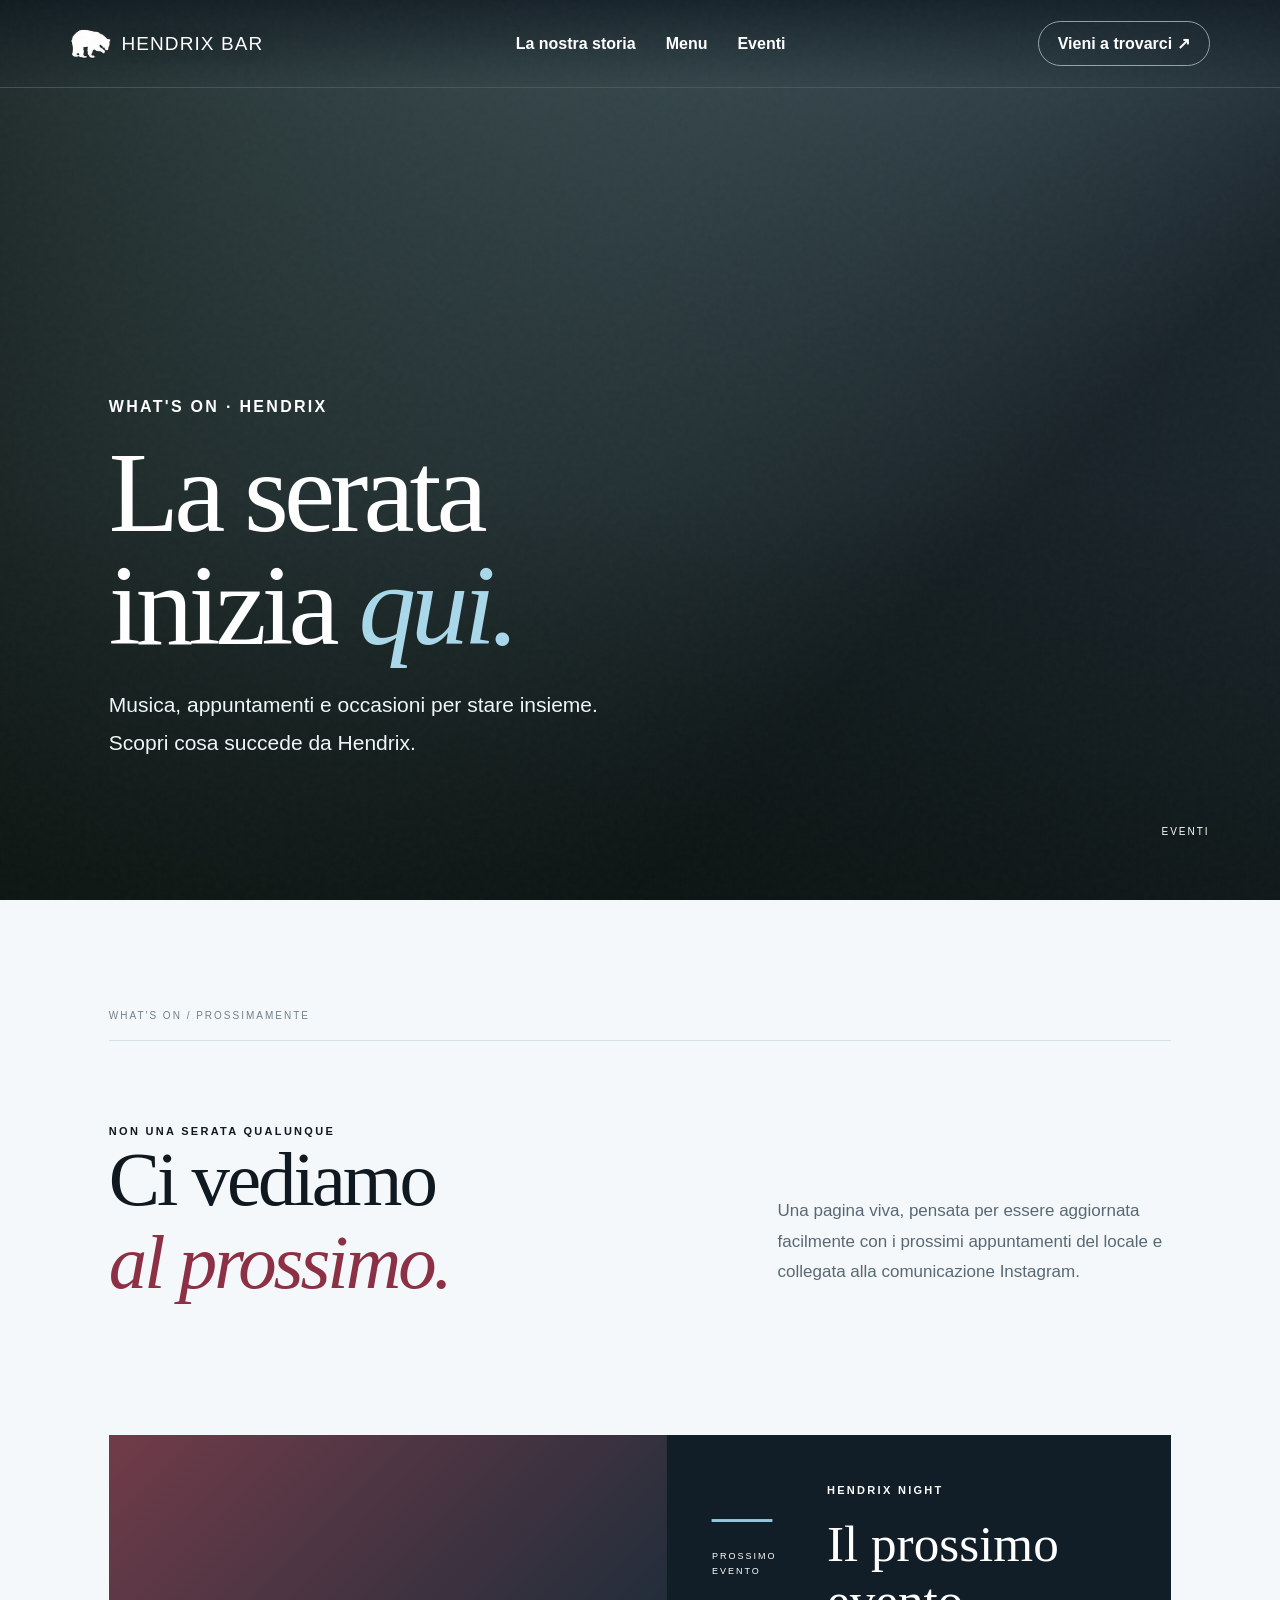
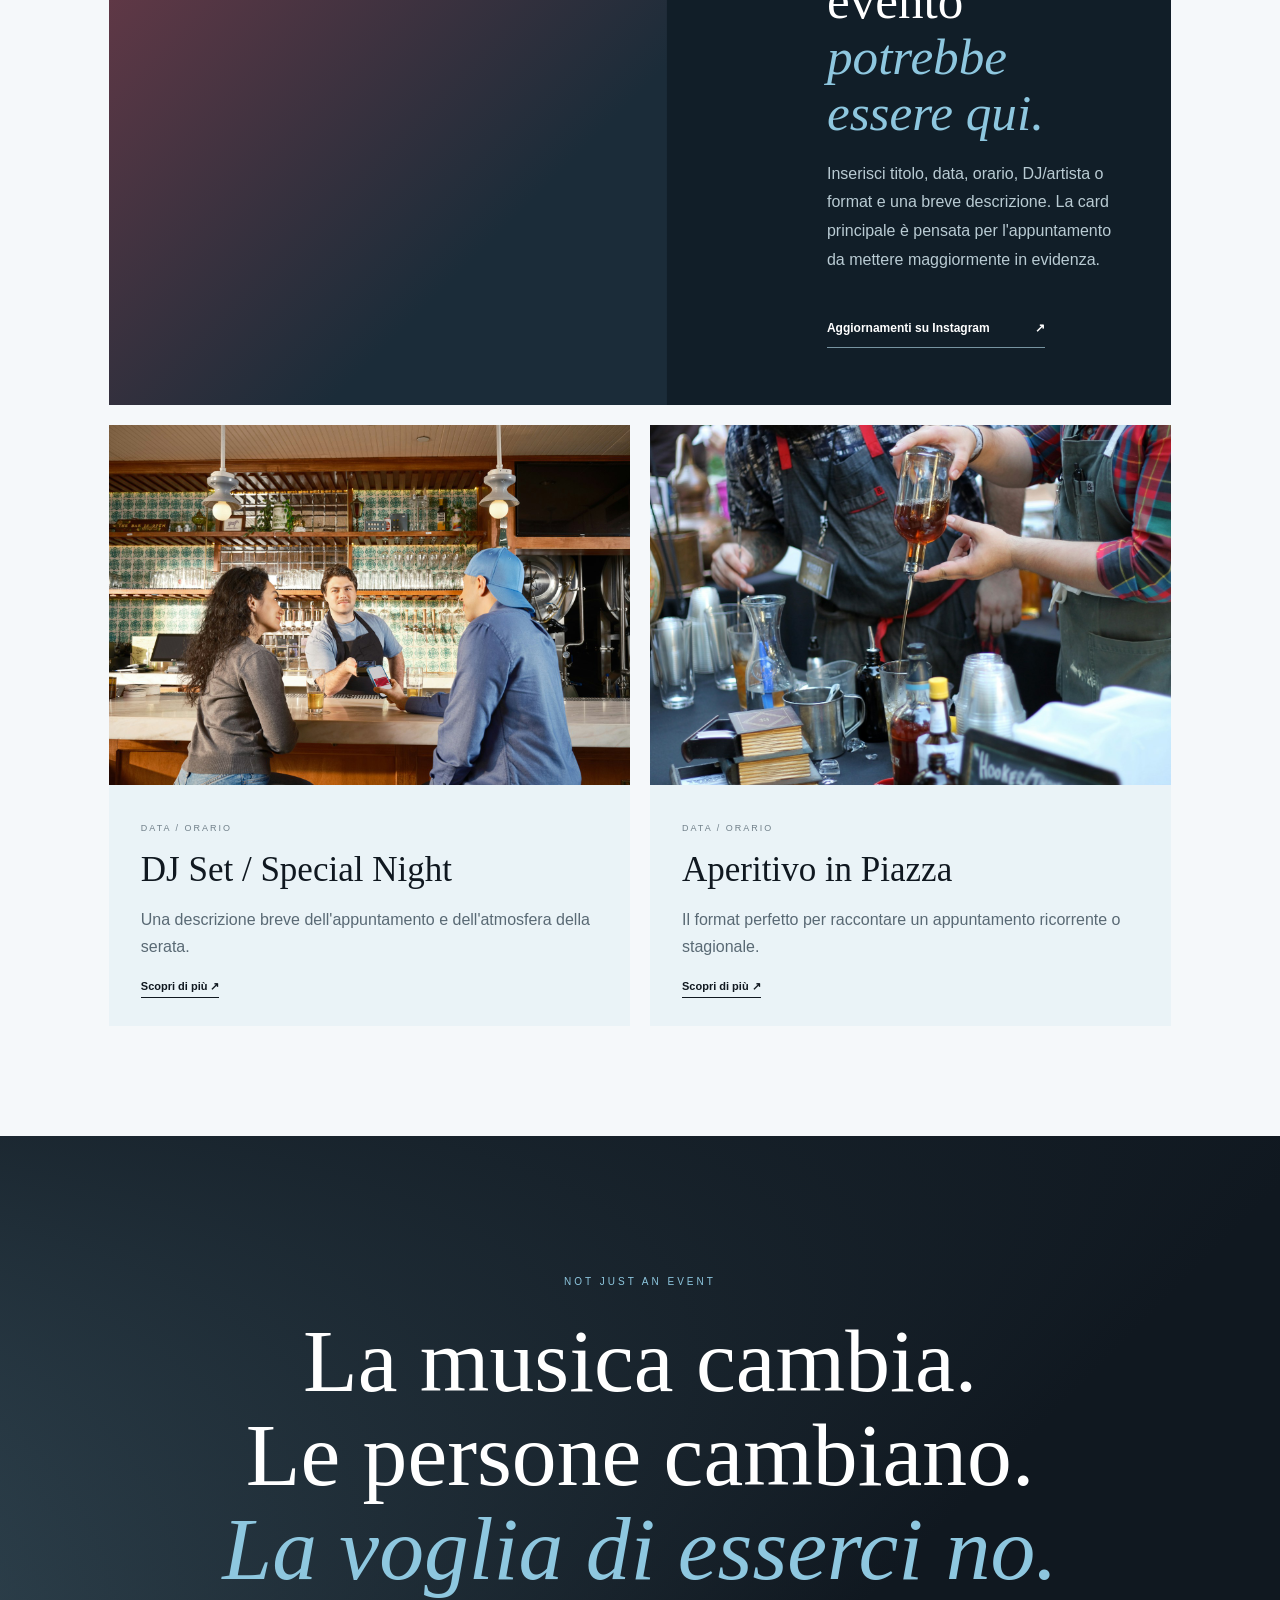
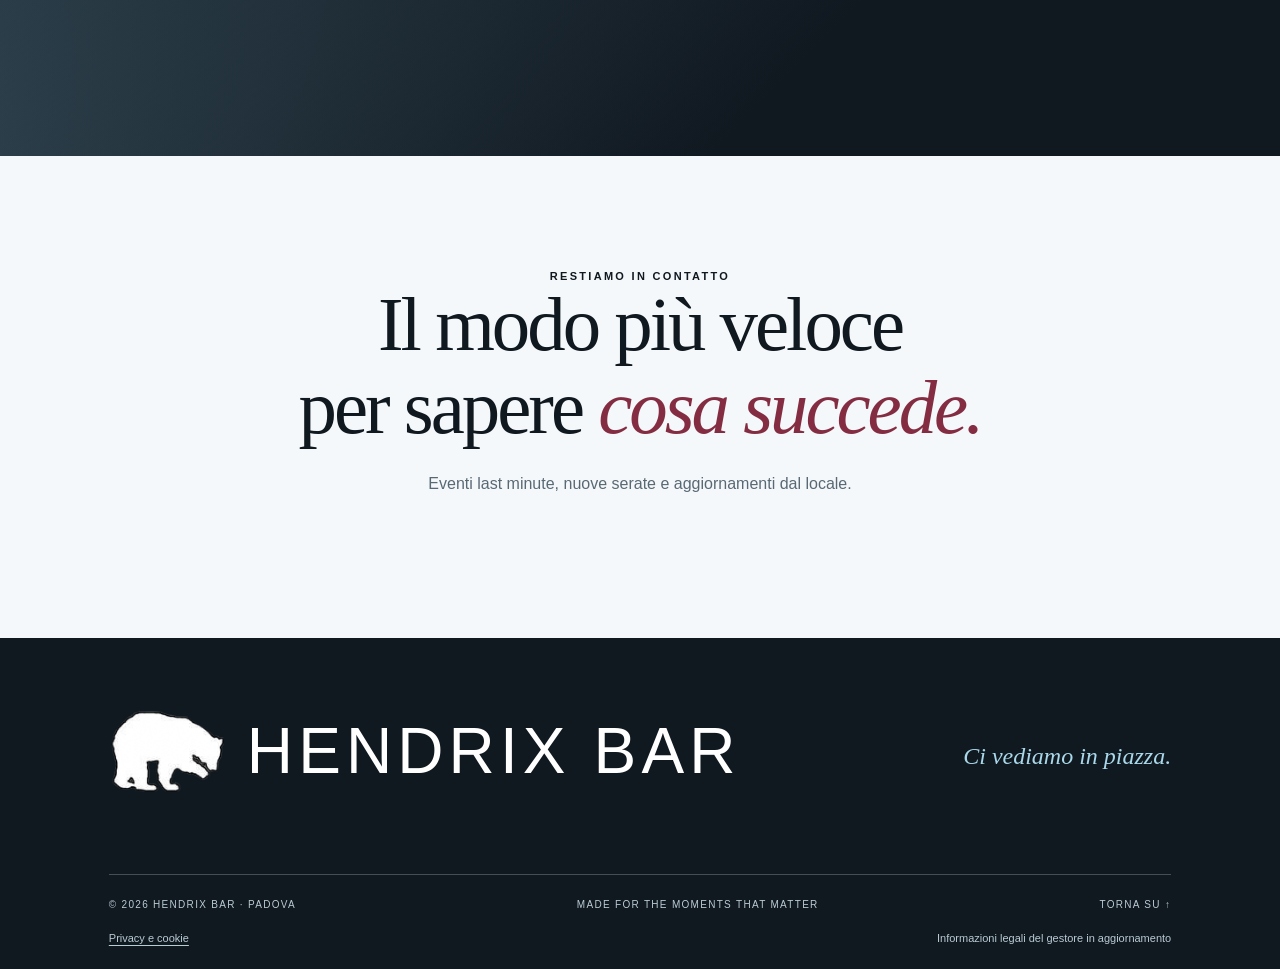
==== commit 7cdf5b93: "Update Hendrix Bar branding across site Replace the text-only logo with the polar bear mark and HEND" ====
--- a/eventi.html
+++ b/eventi.html
@@ -14,8 +14,9 @@
 	<body>
 		<div class="grain"></div>
 		<header class="topbar innerbar">
-			<a class="brand" href="index.html"
-				>HENDRIX<span class="brand-dot">.</span></a
+			<a class="brand" href="index.html" aria-label="Hendrix Bar, torna all'inizio"
+				><img src="img/polar-bear-reference.png" alt="" />
+				<span>HENDRIX BAR</span></a
 			><button class="menu-toggle" aria-label="Apri menu" aria-expanded="false">
 				☰
 			</button>
@@ -28,7 +29,7 @@
 				href="https://www.google.com/maps/search/?api=1&query=Hendrix+Bar+Piazza+dei+Signori+38+Padova"
 				target="_blank"
 				rel="noopener"
-				>Come raggiungerci ↗</a
+				>Vieni a trovarci ↗</a
 			>
 		</header>
 		<main>
@@ -128,7 +129,9 @@
 		</main>
 		<footer>
 			<div class="footer-main">
-				<a href="index.html" class="footer-logo">HENDRIX<span>.</span></a>
+				<a href="index.html" class="footer-logo" aria-label="Hendrix Bar, torna all'inizio">
+					<img src="img/polar-bear-reference.png" alt="" /><span>HENDRIX BAR</span>
+				</a>
 				<p>Ci vediamo in piazza.</p>
 			</div>
 			<div class="footer-bottom">
--- a/css/style.css
+++ b/css/style.css
@@ -170,14 +170,19 @@
 	border-bottom: 1px solid var(--overlay-white-27);
 }
 .brand {
-	font-size: 32px;
-	font-weight: 700;
-	letter-spacing: -1.6px;
-	line-height: 0.8;
-}
-.brand-dot,
-footer .footer-logo span {
-	color: var(--green);
+	display: inline-flex;
+	align-items: center;
+	gap: 9px;
+	font-family: "DM Sans", sans-serif;
+	font-size: 19px;
+	font-weight: 500;
+	letter-spacing: 1.1px;
+	line-height: 1;
+}
+.brand img {
+	width: 42px;
+	height: 34px;
+	object-fit: contain;
 }
 .brand small {
 	display: block;
@@ -693,10 +698,18 @@
 	padding-bottom: 80px;
 }
 .footer-logo {
-	font-size: clamp(70px, 13vw, 200px);
-	font-weight: 700;
-	letter-spacing: -0.09em;
-	line-height: 0.85;
+	display: inline-flex;
+	align-items: center;
+	gap: 20px;
+	font-family: "DM Sans", sans-serif;
+	font-size: clamp(32px, 5vw, 64px);
+	font-weight: 500;
+	letter-spacing: 0.08em;
+	line-height: 1;
+}
+.footer-logo img {
+	width: clamp(70px, 10vw, 118px);
+	height: auto;
 }
 .footer-main p {
 	font:
@@ -895,17 +908,6 @@
 .brand {
 	text-shadow: 0 2px 18px rgba(0, 0, 0, .24);
 }
-.brand::before {
-	content: "";
-	display: inline-block;
-	vertical-align: middle;
-	width: 34px;
-	height: 34px;
-	margin: -4px 8px 0 0;
-	background: url("../img/polar-bear-mark.png") center/contain no-repeat;
-}
-.brand-dot,
-footer .footer-logo span { color: var(--ice-bright); }
 .topbar nav a:hover,
 .text-link:hover { color: var(--ice-bright); }
 .nav-cta {
@@ -1029,7 +1031,10 @@
 	.topbar nav { background: #12212c; }
 }
 @media (max-width: 600px) {
-	.brand::before { width: 34px; height: 24px; margin-right: 7px; }
+	.brand { gap: 6px; font-size: 16px; letter-spacing: 0.7px; }
+	.brand img { width: 34px; height: 28px; }
+	.footer-logo { gap: 12px; font-size: clamp(25px, 8vw, 38px); }
+	.footer-logo img { width: 62px; }
 	.hero-content { z-index: 2; }
 	.hero h1 { font-size: clamp(64px, 17vw, 96px); }
 }
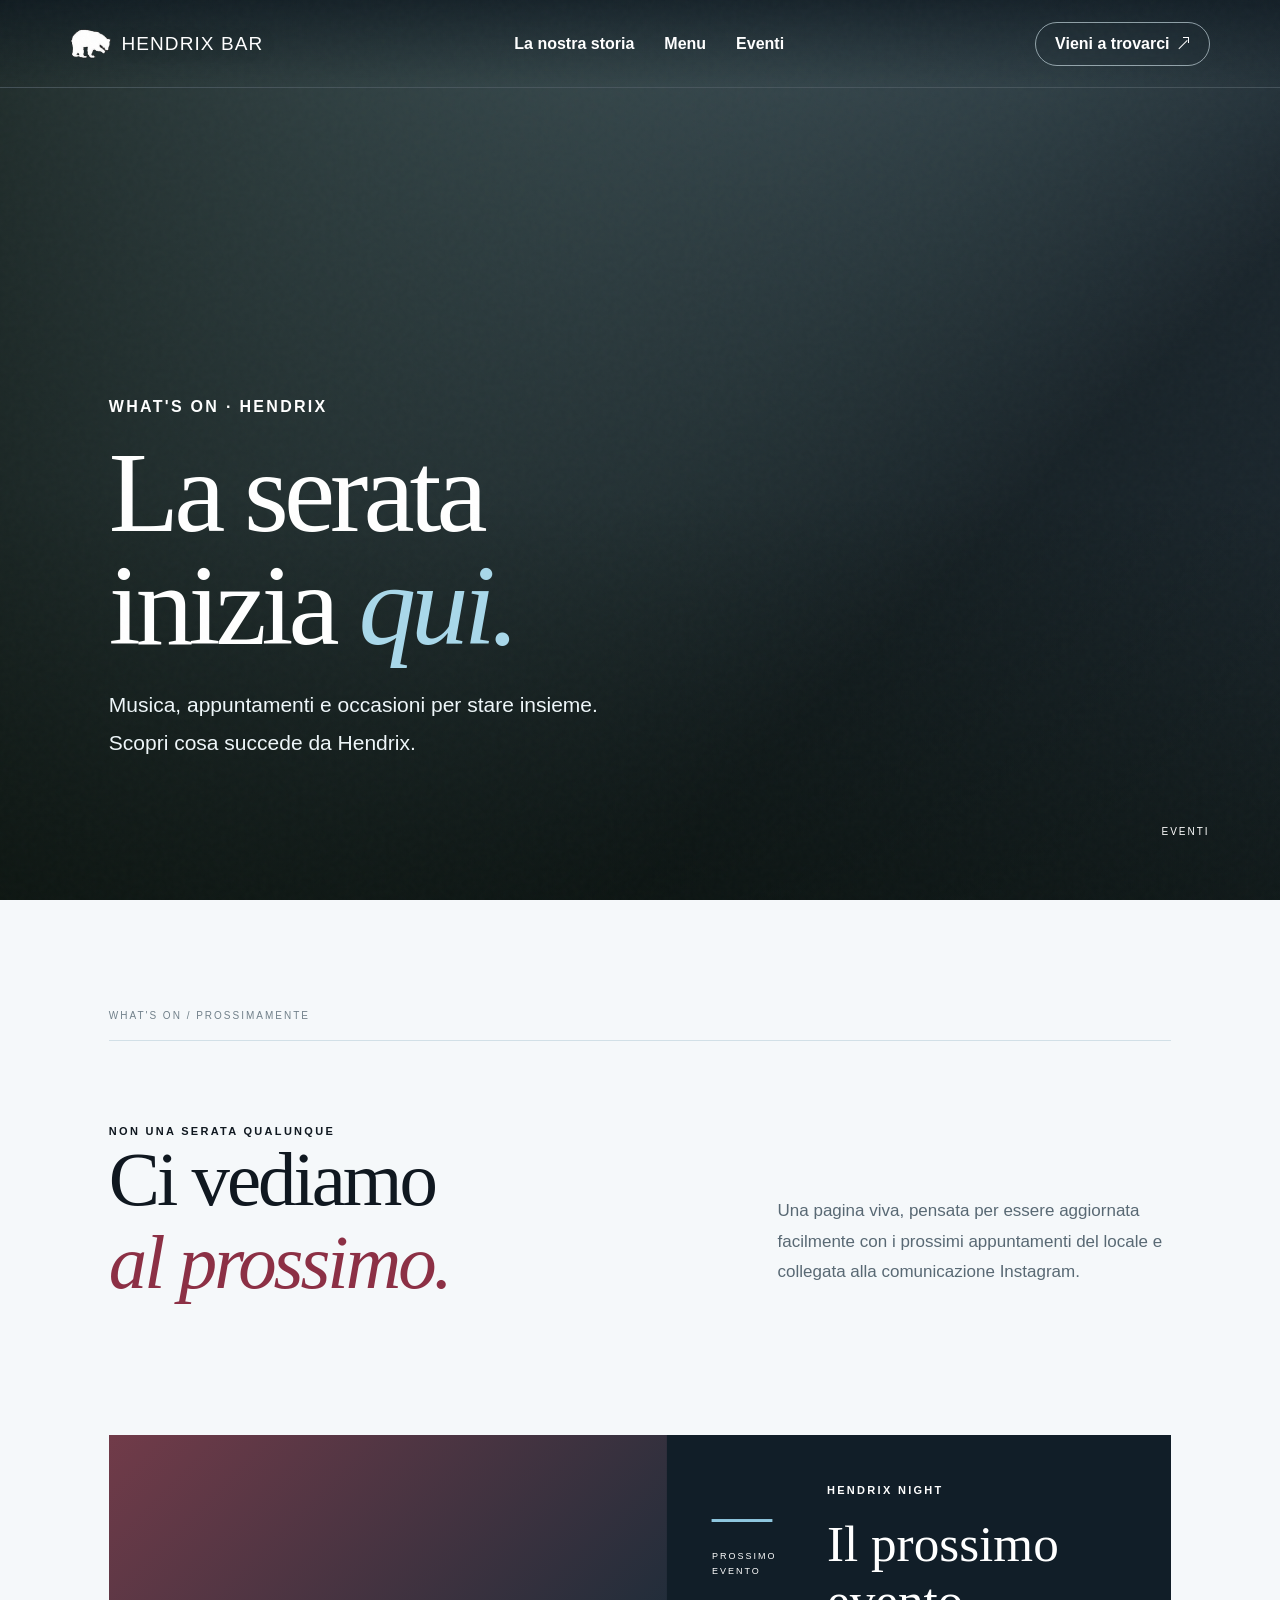
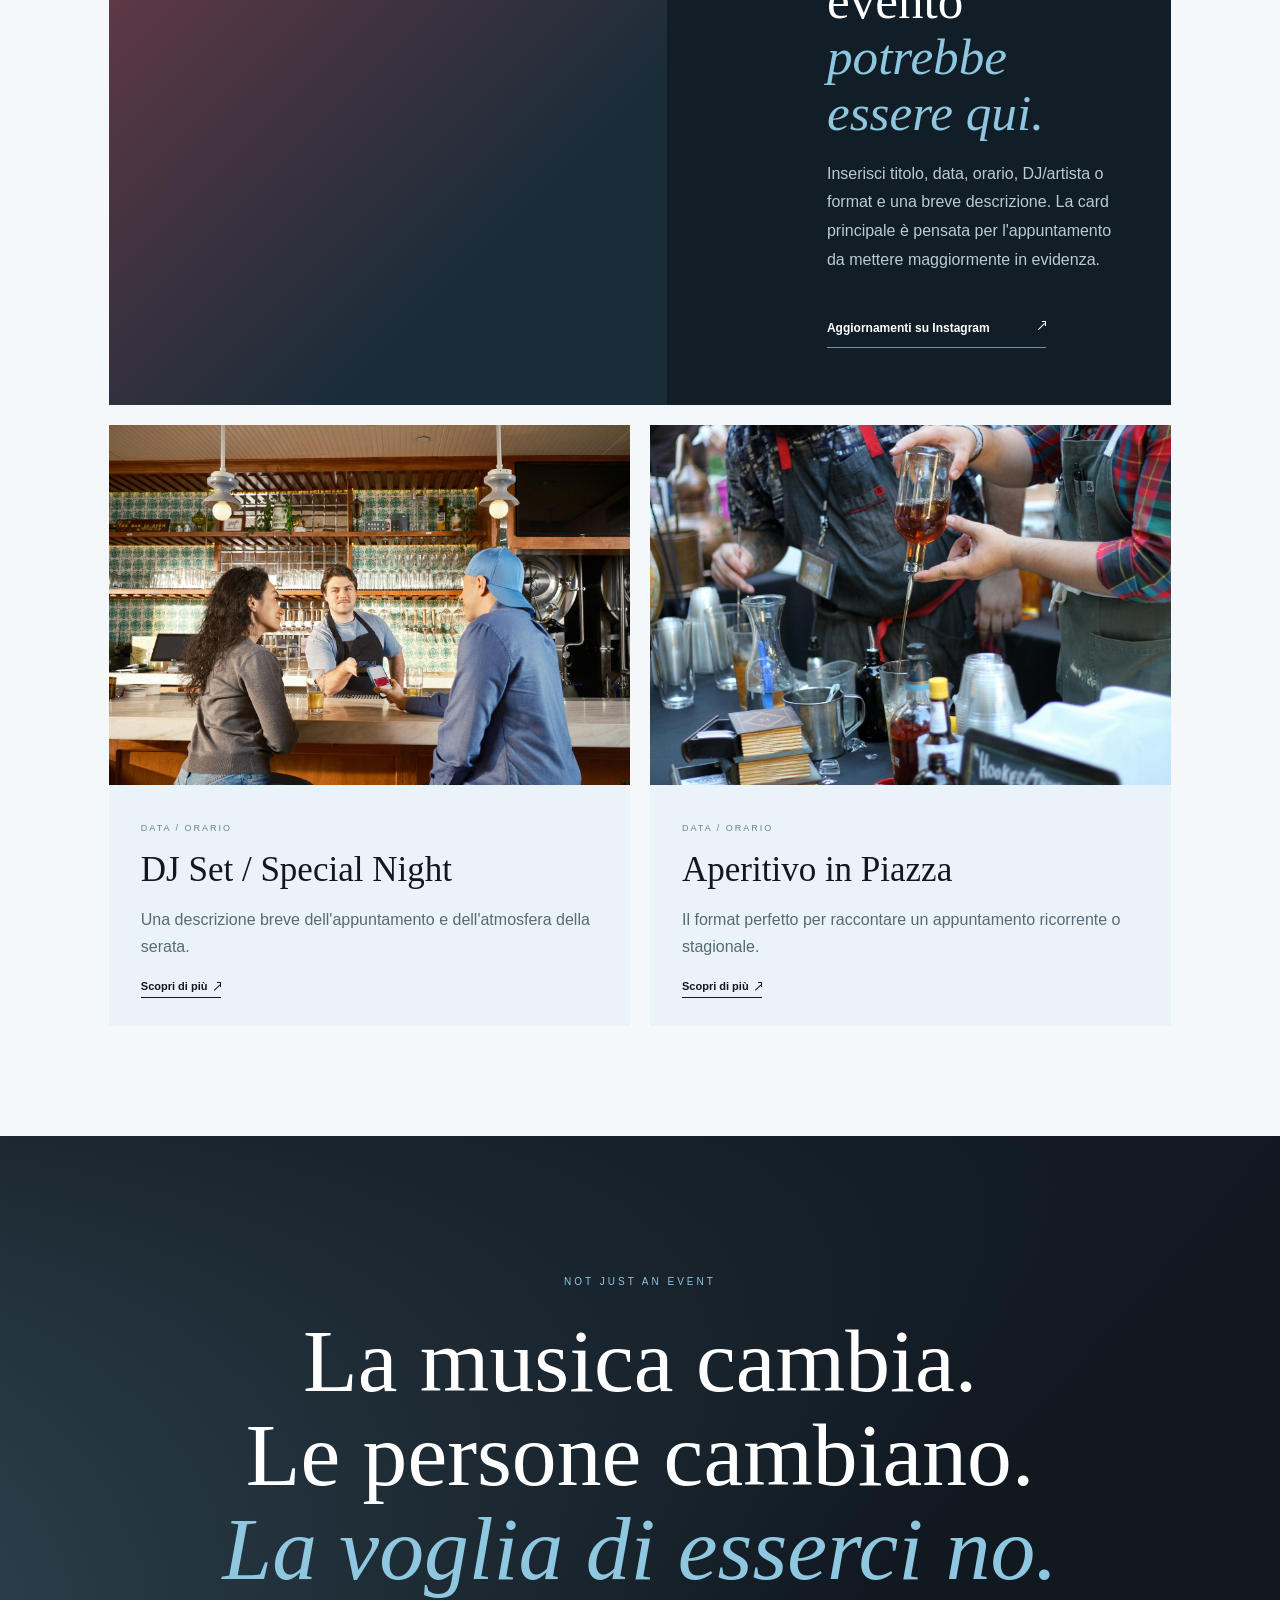
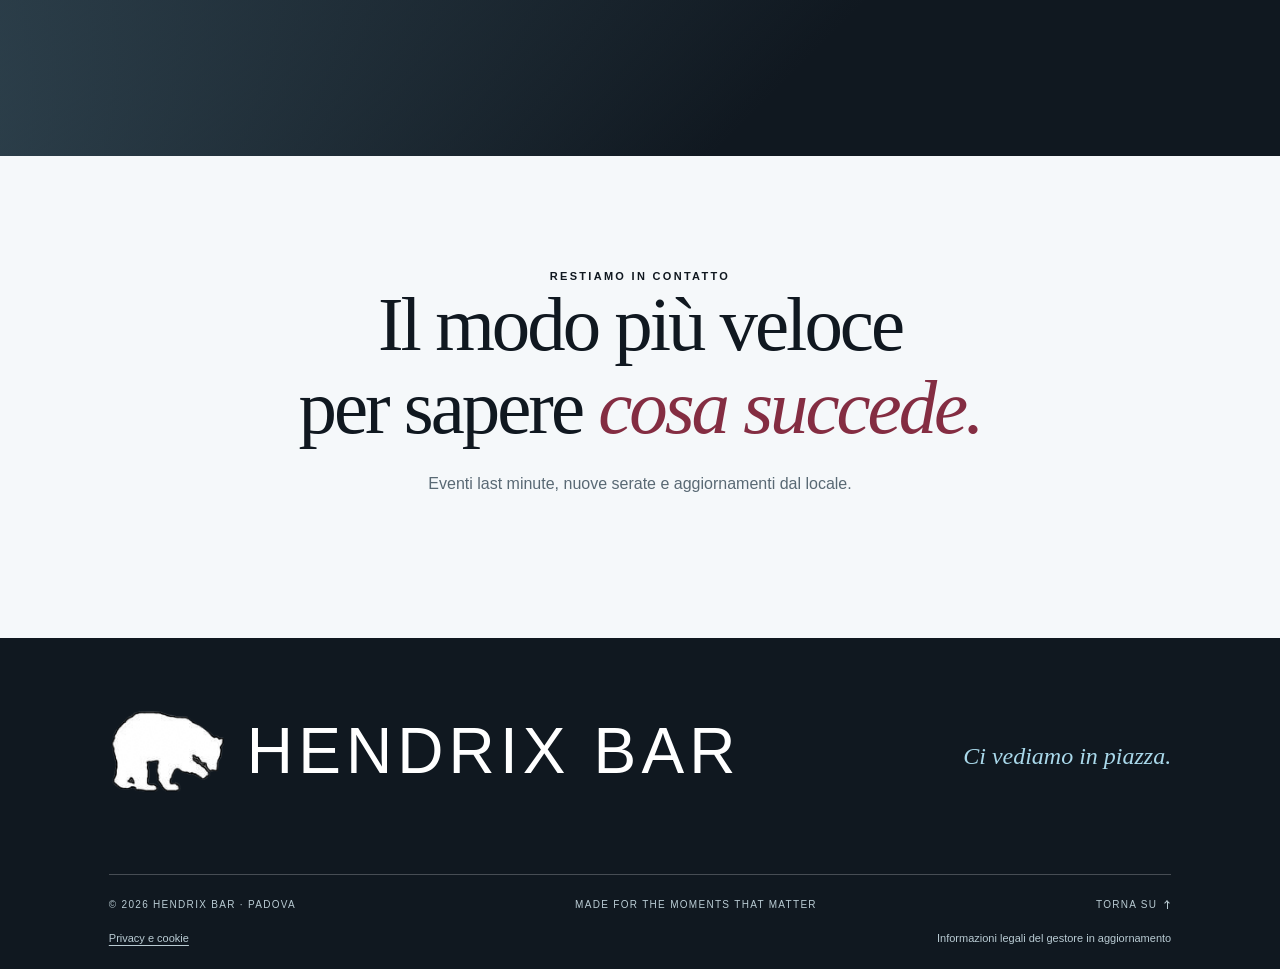
==== commit 0dcbe1e1: "Polish navigation icons and mobile menu Replace text arrows with CSS-drawn icons and style the mobil" ====
--- a/eventi.html
+++ b/eventi.html
@@ -18,7 +18,7 @@
 				><img src="img/polar-bear-reference.png" alt="" />
 				<span>HENDRIX BAR</span></a
 			><button class="menu-toggle" aria-label="Apri menu" aria-expanded="false">
-				☰
+				<span></span><span></span><span></span>
 			</button>
 			<nav id="nav">
 				<a href="storia.html">La nostra storia</a><a href="menu.html">Menu</a
@@ -29,7 +29,7 @@
 				href="https://www.google.com/maps/search/?api=1&query=Hendrix+Bar+Piazza+dei+Signori+38+Padova"
 				target="_blank"
 				rel="noopener"
-				>Vieni a trovarci ↗</a
+				>Vieni a trovarci <span class="arrow-icon arrow-up-right" aria-hidden="true"></span></a
 			>
 		</header>
 		<main>
@@ -79,7 +79,7 @@
 								target="_blank"
 								rel="noopener"
 								class="underline-link"
-								>Aggiornamenti su Instagram <span>↗</span></a
+								>Aggiornamenti su Instagram <span class="arrow-icon arrow-up-right" aria-hidden="true"></span></a
 							>
 						</div>
 					</div>
@@ -94,7 +94,7 @@
 								Una descrizione breve dell'appuntamento e dell'atmosfera della
 								serata.
 							</p>
-							<a href="#">Scopri di più ↗</a>
+							<a href="#">Scopri di più <span class="arrow-icon arrow-up-right" aria-hidden="true"></span></a>
 						</div>
 					</article>
 					<article class="event-small reveal">
@@ -106,7 +106,7 @@
 								Il format perfetto per raccontare un appuntamento ricorrente o
 								stagionale.
 							</p>
-							<a href="#">Scopri di più ↗</a>
+							<a href="#">Scopri di più <span class="arrow-icon arrow-up-right" aria-hidden="true"></span></a>
 						</div>
 					</article>
 				</div>
@@ -137,7 +137,7 @@
 			<div class="footer-bottom">
 				<span>© <span id="year"></span> HENDRIX BAR · PADOVA</span
 				><span>MADE FOR THE MOMENTS THAT MATTER</span
-				><a href="#top">TORNA SU ↑</a>
+				><a href="#top">TORNA SU <span class="arrow-icon arrow-up" aria-hidden="true"></span></a>
 			</div>
 			<div class="footer-legal">
 				<a href="privacy.html">Privacy e cookie</a>
--- a/css/style.css
+++ b/css/style.css
@@ -144,6 +144,52 @@
 	color: inherit;
 	text-decoration: none;
 }
+.arrow-icon {
+	display: inline-block;
+	position: relative;
+	width: .8em;
+	height: .8em;
+	margin-left: .18em;
+	vertical-align: -.04em;
+	color: currentColor;
+}
+.arrow-icon::before,
+.arrow-icon::after {
+	content: "";
+	position: absolute;
+	box-sizing: border-box;
+}
+.arrow-up-right::before {
+	width: .76em;
+	border-top: 1.5px solid currentColor;
+	top: .48em;
+	left: .02em;
+	transform: rotate(-45deg);
+	transform-origin: center;
+}
+.arrow-up-right::after {
+	width: .38em;
+	height: .38em;
+	right: .02em;
+	top: .04em;
+	border-top: 1.5px solid currentColor;
+	border-right: 1.5px solid currentColor;
+}
+.arrow-up::before {
+	height: .72em;
+	border-left: 1.5px solid currentColor;
+	left: 50%;
+	bottom: 0;
+}
+.arrow-up::after {
+	width: .38em;
+	height: .38em;
+	left: 50%;
+	top: .03em;
+	border-top: 1.5px solid currentColor;
+	border-left: 1.5px solid currentColor;
+	transform: translateX(-50%) rotate(45deg);
+}
 button {
 	font: inherit;
 }
@@ -758,11 +804,40 @@
 		display: none;
 	}
 	.menu-toggle {
+		display: flex;
+		width: 44px;
+		height: 44px;
+		padding: 12px 9px;
+		flex-direction: column;
+		justify-content: space-between;
+		background: rgba(16, 24, 32, .32);
+		border: 1px solid rgba(220, 238, 245, .38);
+		border-radius: 50%;
+		color: var(--ice);
+		cursor: pointer;
+		-webkit-tap-highlight-color: transparent;
+	}
+	.menu-toggle span {
 		display: block;
-		background: none;
-		border: 0;
-		color: var(--white);
-		font-size: 28px;
+		width: 100%;
+		height: 1.5px;
+		border-radius: 2px;
+		background: currentColor;
+		transform-origin: center;
+		transition: transform .22s ease, opacity .18s ease;
+	}
+	.menu-toggle[aria-expanded="true"] span:first-child {
+		transform: translateY(8.5px) rotate(45deg);
+	}
+	.menu-toggle[aria-expanded="true"] span:nth-child(2) {
+		opacity: 0;
+	}
+	.menu-toggle[aria-expanded="true"] span:last-child {
+		transform: translateY(-8.5px) rotate(-45deg);
+	}
+	.menu-toggle:focus-visible {
+		outline: 2px solid var(--ice-bright);
+		outline-offset: 3px;
 	}
 	.hero-content {
 		left: 8.5%;
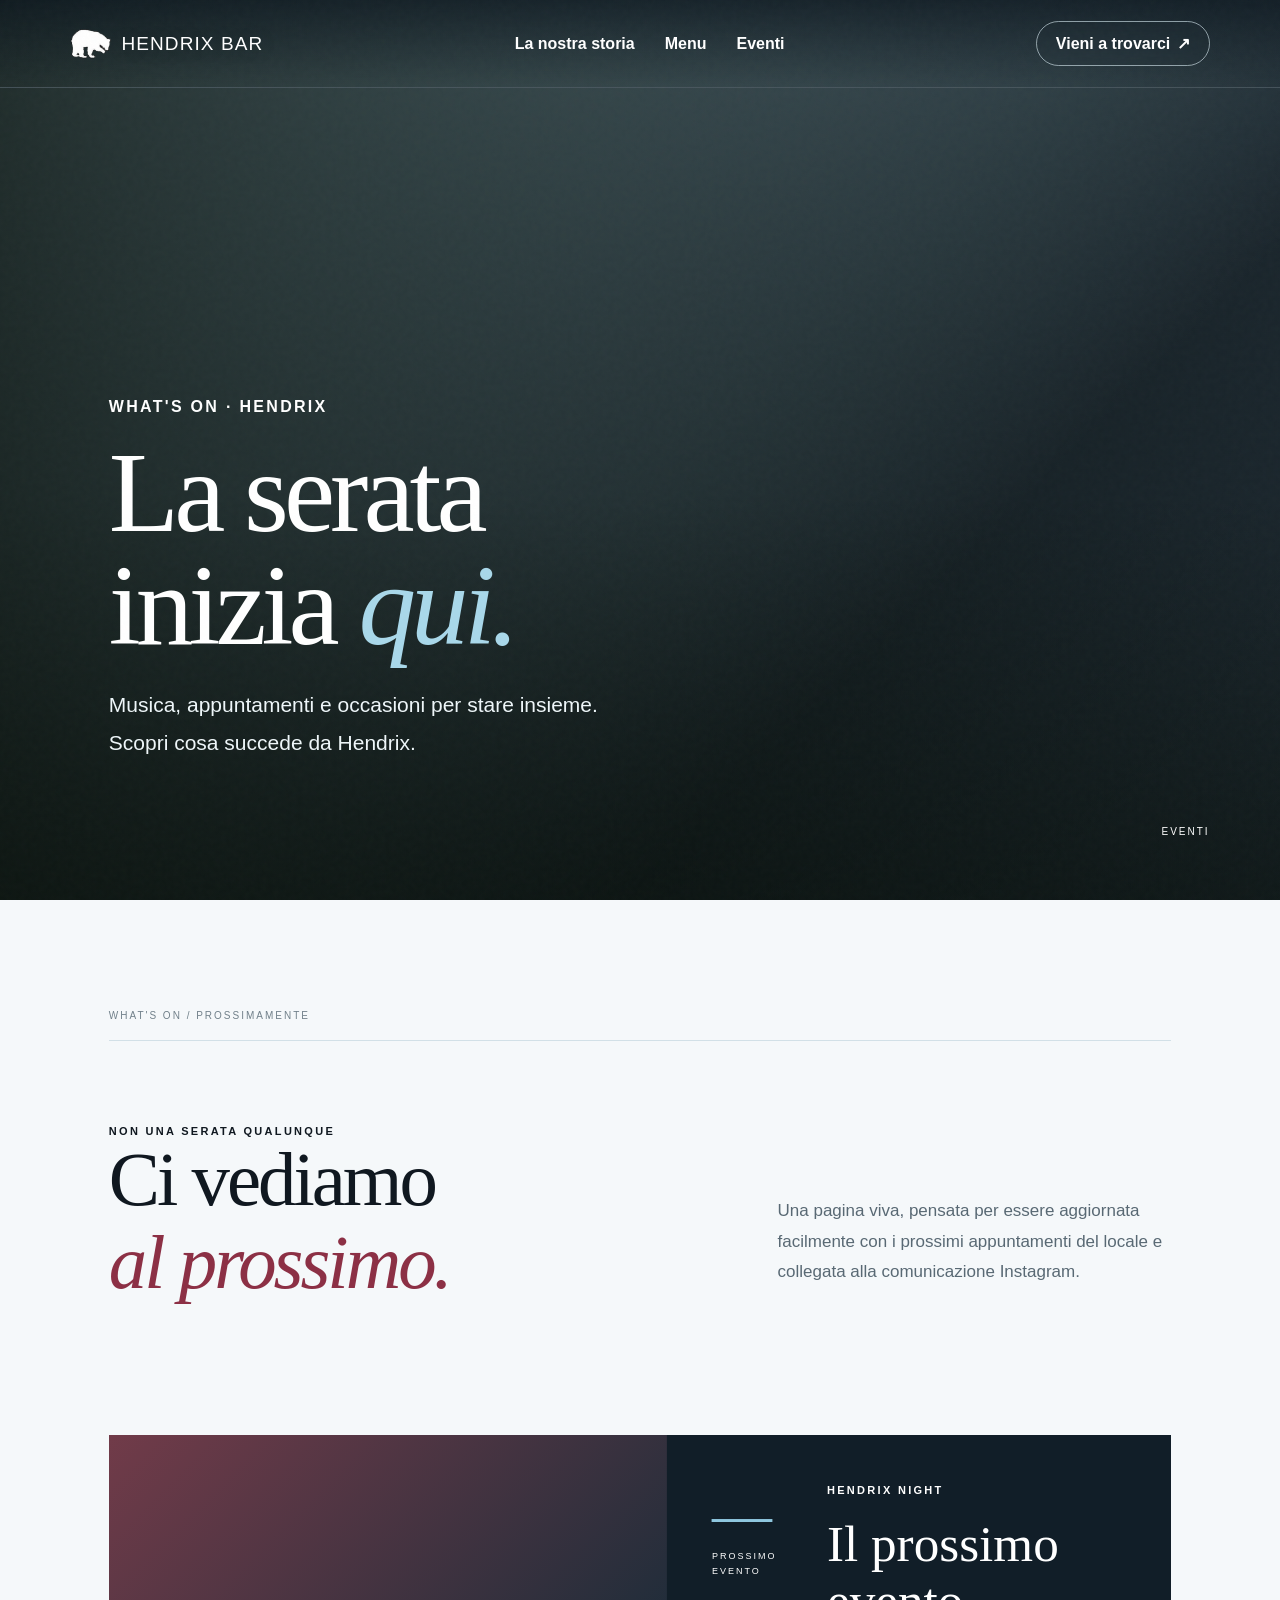
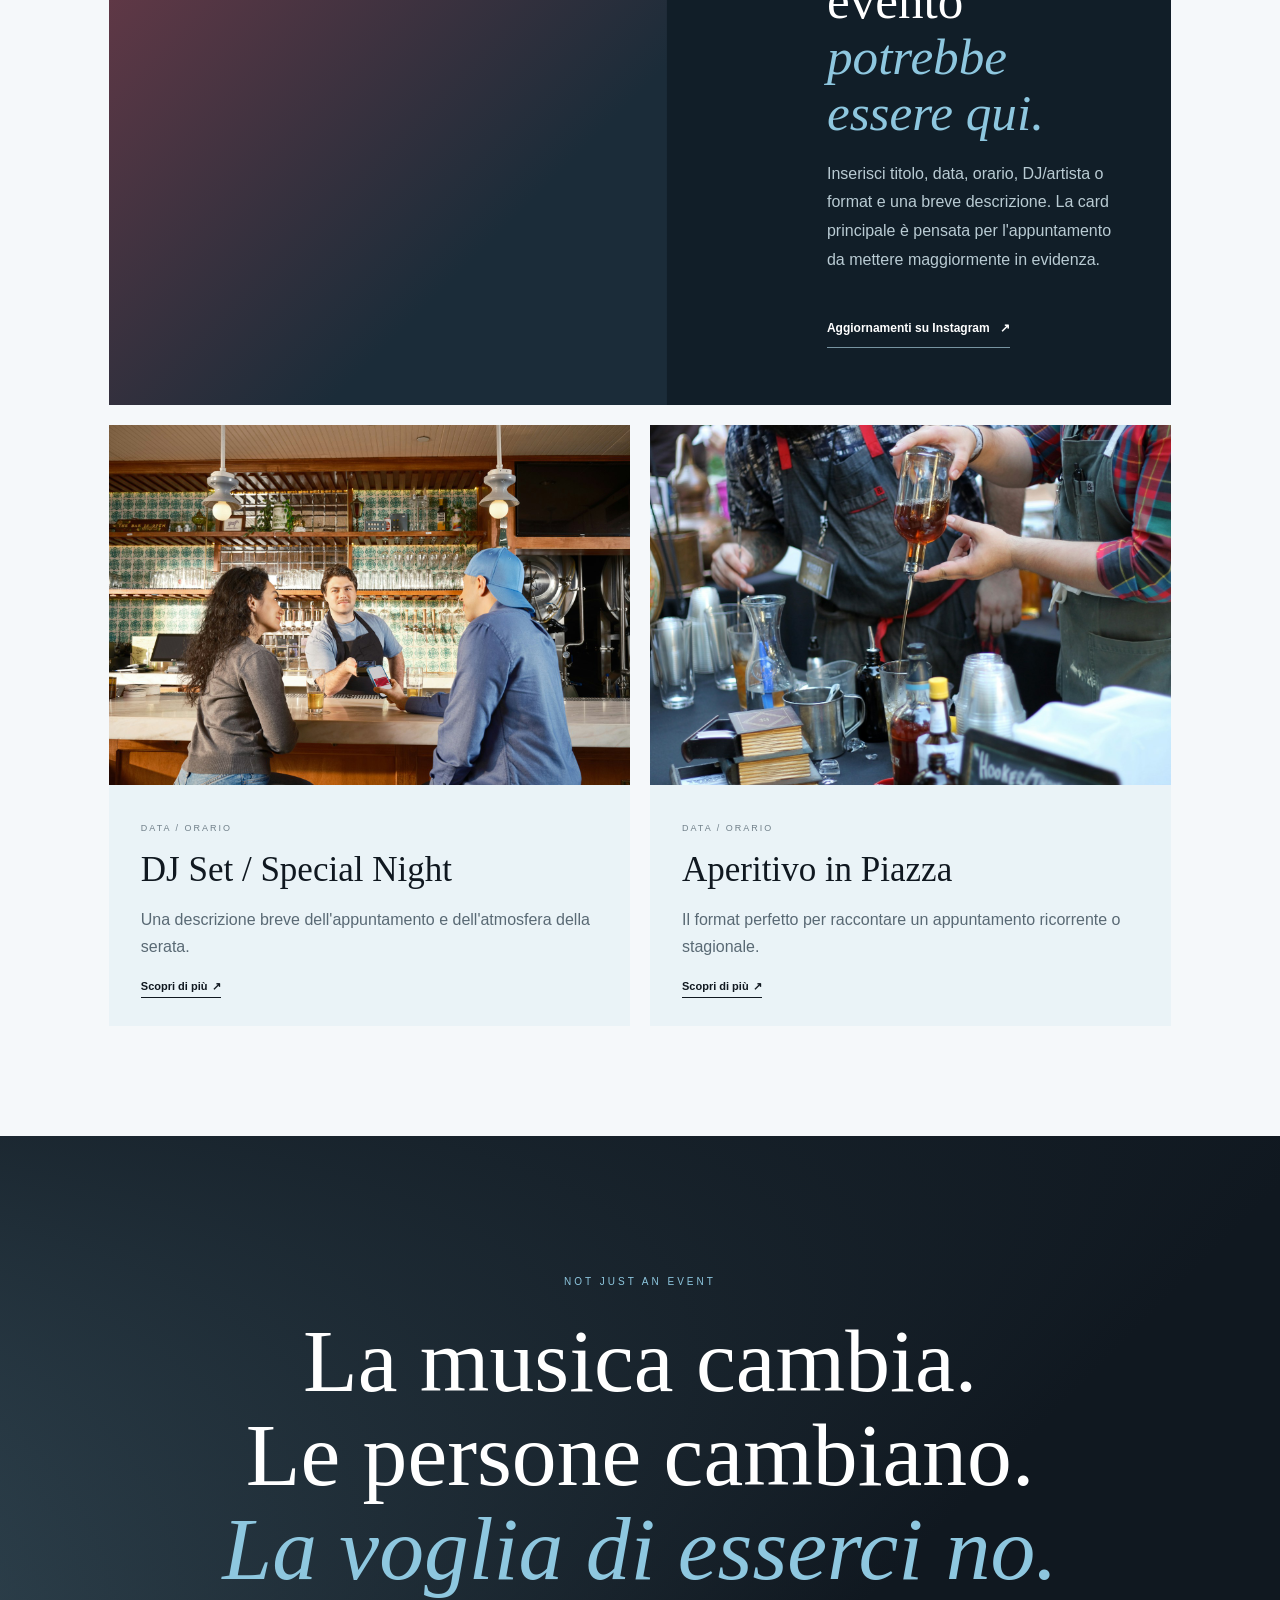
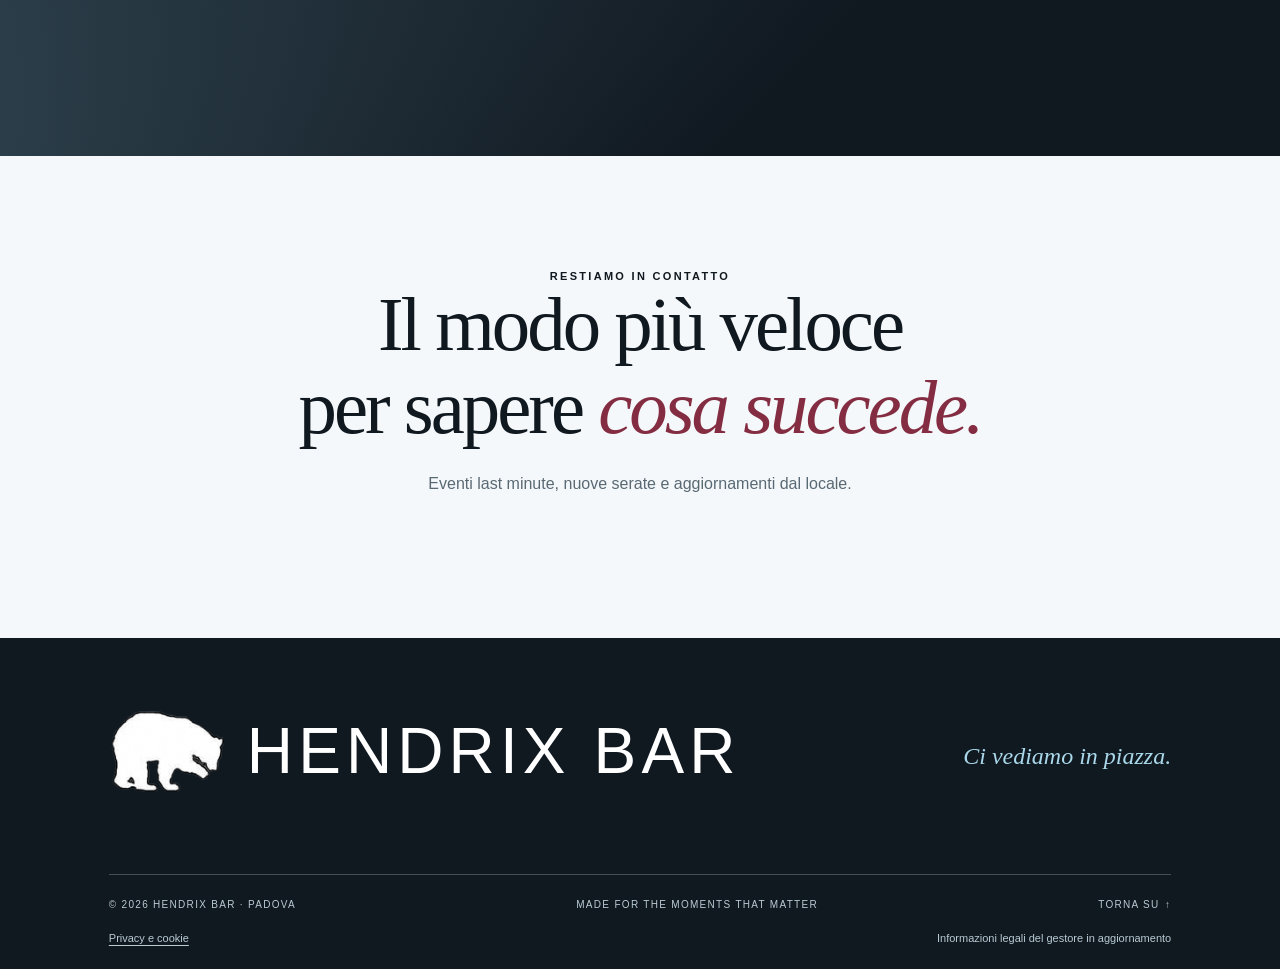
==== commit fbd320d4: "Replace CSS-drawn arrows with text glyphs Use Unicode arrow characters in links and update their sty" ====
--- a/eventi.html
+++ b/eventi.html
@@ -29,7 +29,7 @@
 				href="https://www.google.com/maps/search/?api=1&query=Hendrix+Bar+Piazza+dei+Signori+38+Padova"
 				target="_blank"
 				rel="noopener"
-				>Vieni a trovarci <span class="arrow-icon arrow-up-right" aria-hidden="true"></span></a
+				>Vieni a trovarci <span class="arrow-icon arrow-up-right" aria-hidden="true">↗︎</span></a
 			>
 		</header>
 		<main>
@@ -79,7 +79,7 @@
 								target="_blank"
 								rel="noopener"
 								class="underline-link"
-								>Aggiornamenti su Instagram <span class="arrow-icon arrow-up-right" aria-hidden="true"></span></a
+								>Aggiornamenti su Instagram <span class="arrow-icon arrow-up-right" aria-hidden="true">↗︎</span></a
 							>
 						</div>
 					</div>
@@ -94,7 +94,7 @@
 								Una descrizione breve dell'appuntamento e dell'atmosfera della
 								serata.
 							</p>
-							<a href="#">Scopri di più <span class="arrow-icon arrow-up-right" aria-hidden="true"></span></a>
+							<a href="#">Scopri di più <span class="arrow-icon arrow-up-right" aria-hidden="true">↗︎</span></a>
 						</div>
 					</article>
 					<article class="event-small reveal">
@@ -106,7 +106,7 @@
 								Il format perfetto per raccontare un appuntamento ricorrente o
 								stagionale.
 							</p>
-							<a href="#">Scopri di più <span class="arrow-icon arrow-up-right" aria-hidden="true"></span></a>
+							<a href="#">Scopri di più <span class="arrow-icon arrow-up-right" aria-hidden="true">↗︎</span></a>
 						</div>
 					</article>
 				</div>
@@ -137,7 +137,7 @@
 			<div class="footer-bottom">
 				<span>© <span id="year"></span> HENDRIX BAR · PADOVA</span
 				><span>MADE FOR THE MOMENTS THAT MATTER</span
-				><a href="#top">TORNA SU <span class="arrow-icon arrow-up" aria-hidden="true"></span></a>
+				><a href="#top">TORNA SU <span class="arrow-icon arrow-up" aria-hidden="true">↑︎</span></a>
 			</div>
 			<div class="footer-legal">
 				<a href="privacy.html">Privacy e cookie</a>
--- a/css/style.css
+++ b/css/style.css
@@ -145,50 +145,15 @@
 	text-decoration: none;
 }
 .arrow-icon {
-	display: inline-block;
-	position: relative;
-	width: .8em;
-	height: .8em;
-	margin-left: .18em;
-	vertical-align: -.04em;
-	color: currentColor;
-}
-.arrow-icon::before,
-.arrow-icon::after {
-	content: "";
-	position: absolute;
-	box-sizing: border-box;
-}
-.arrow-up-right::before {
-	width: .76em;
-	border-top: 1.5px solid currentColor;
-	top: .48em;
-	left: .02em;
-	transform: rotate(-45deg);
-	transform-origin: center;
-}
-.arrow-up-right::after {
-	width: .38em;
-	height: .38em;
-	right: .02em;
-	top: .04em;
-	border-top: 1.5px solid currentColor;
-	border-right: 1.5px solid currentColor;
-}
-.arrow-up::before {
-	height: .72em;
-	border-left: 1.5px solid currentColor;
-	left: 50%;
-	bottom: 0;
-}
-.arrow-up::after {
-	width: .38em;
-	height: .38em;
-	left: 50%;
-	top: .03em;
-	border-top: 1.5px solid currentColor;
-	border-left: 1.5px solid currentColor;
-	transform: translateX(-50%) rotate(45deg);
+	display: inline;
+	flex: 0 0 auto;
+	font-family: "DM Sans", sans-serif;
+	font-size: 1em;
+	font-weight: inherit;
+	font-style: inherit;
+	line-height: inherit;
+	margin-left: .12em;
+	white-space: nowrap;
 }
 button {
 	font: inherit;
@@ -436,8 +401,8 @@
 }
 .underline-link {
 	display: inline-flex;
-	justify-content: space-between;
-	gap: 45px;
+	justify-content: flex-start;
+	gap: 9px;
 	border-bottom: 1px solid var(--home-border-dark);
 	padding: 12px 0;
 	margin-top: 18px;
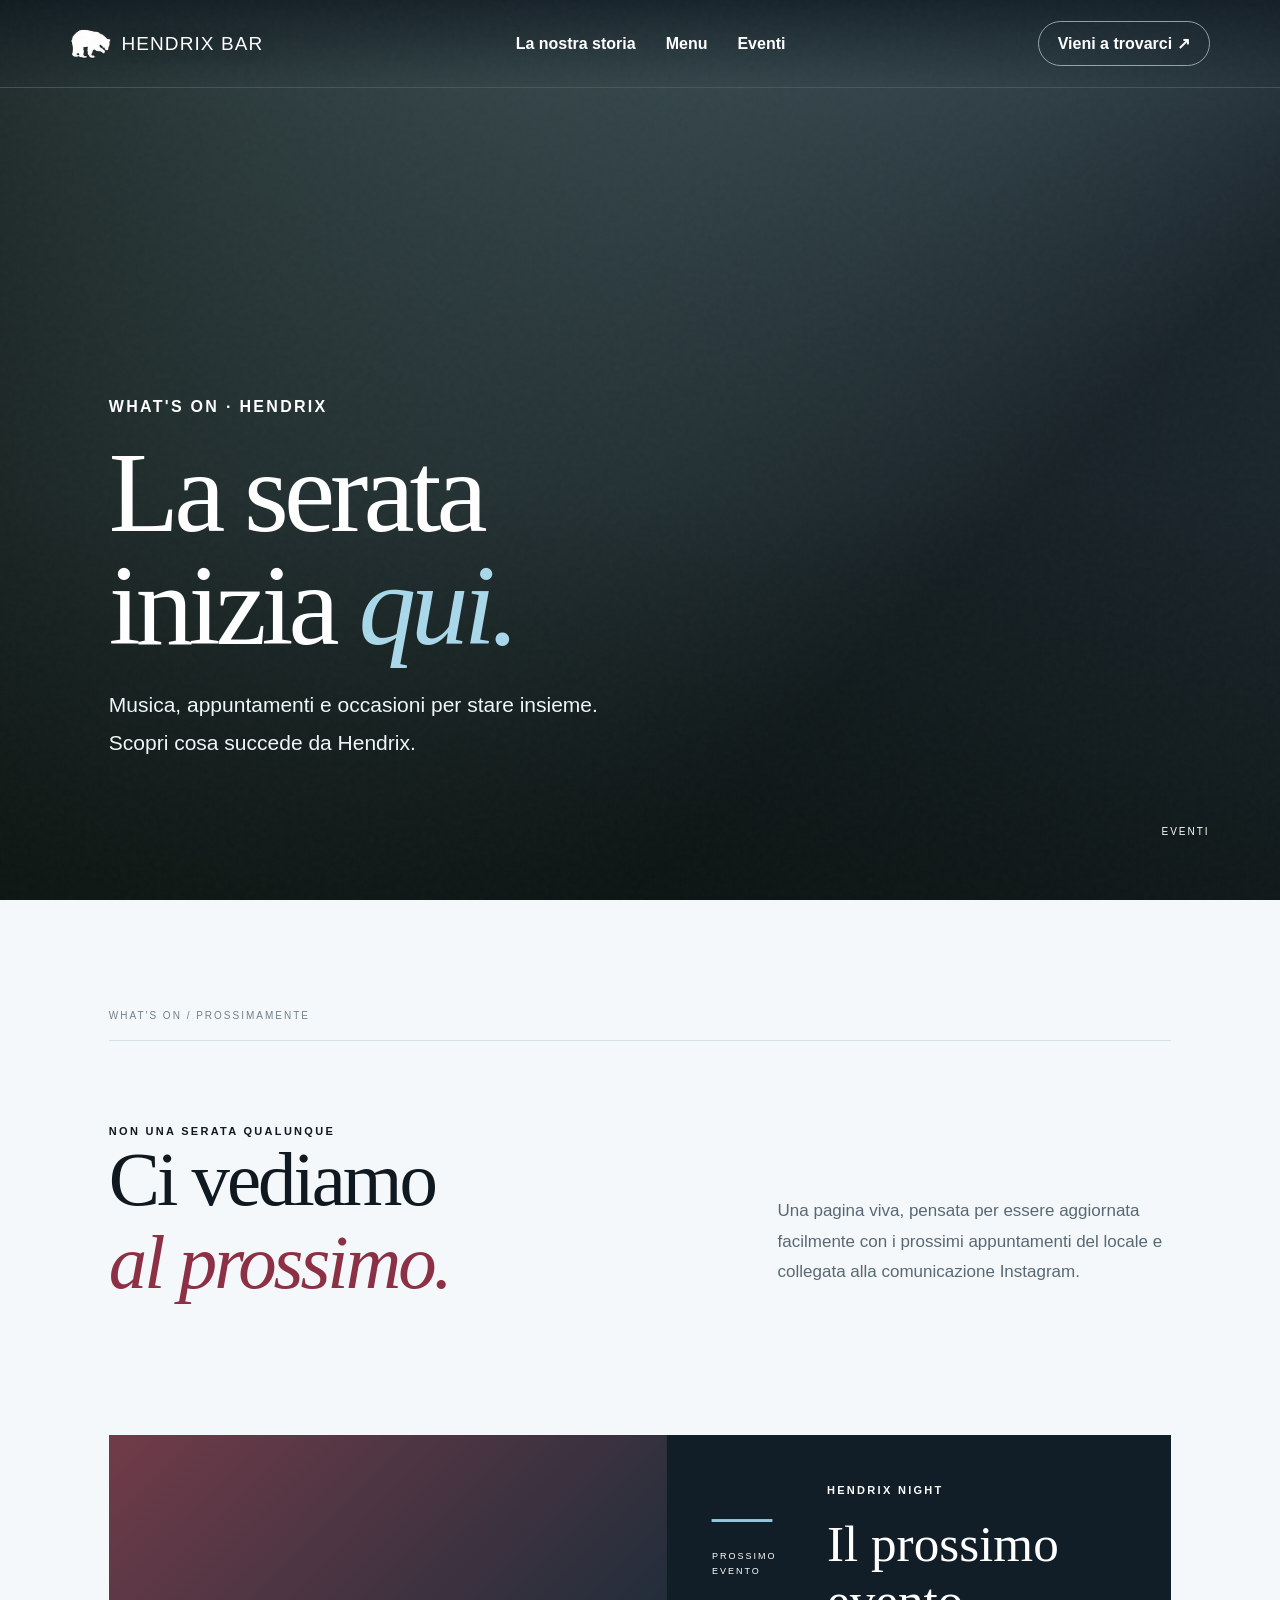
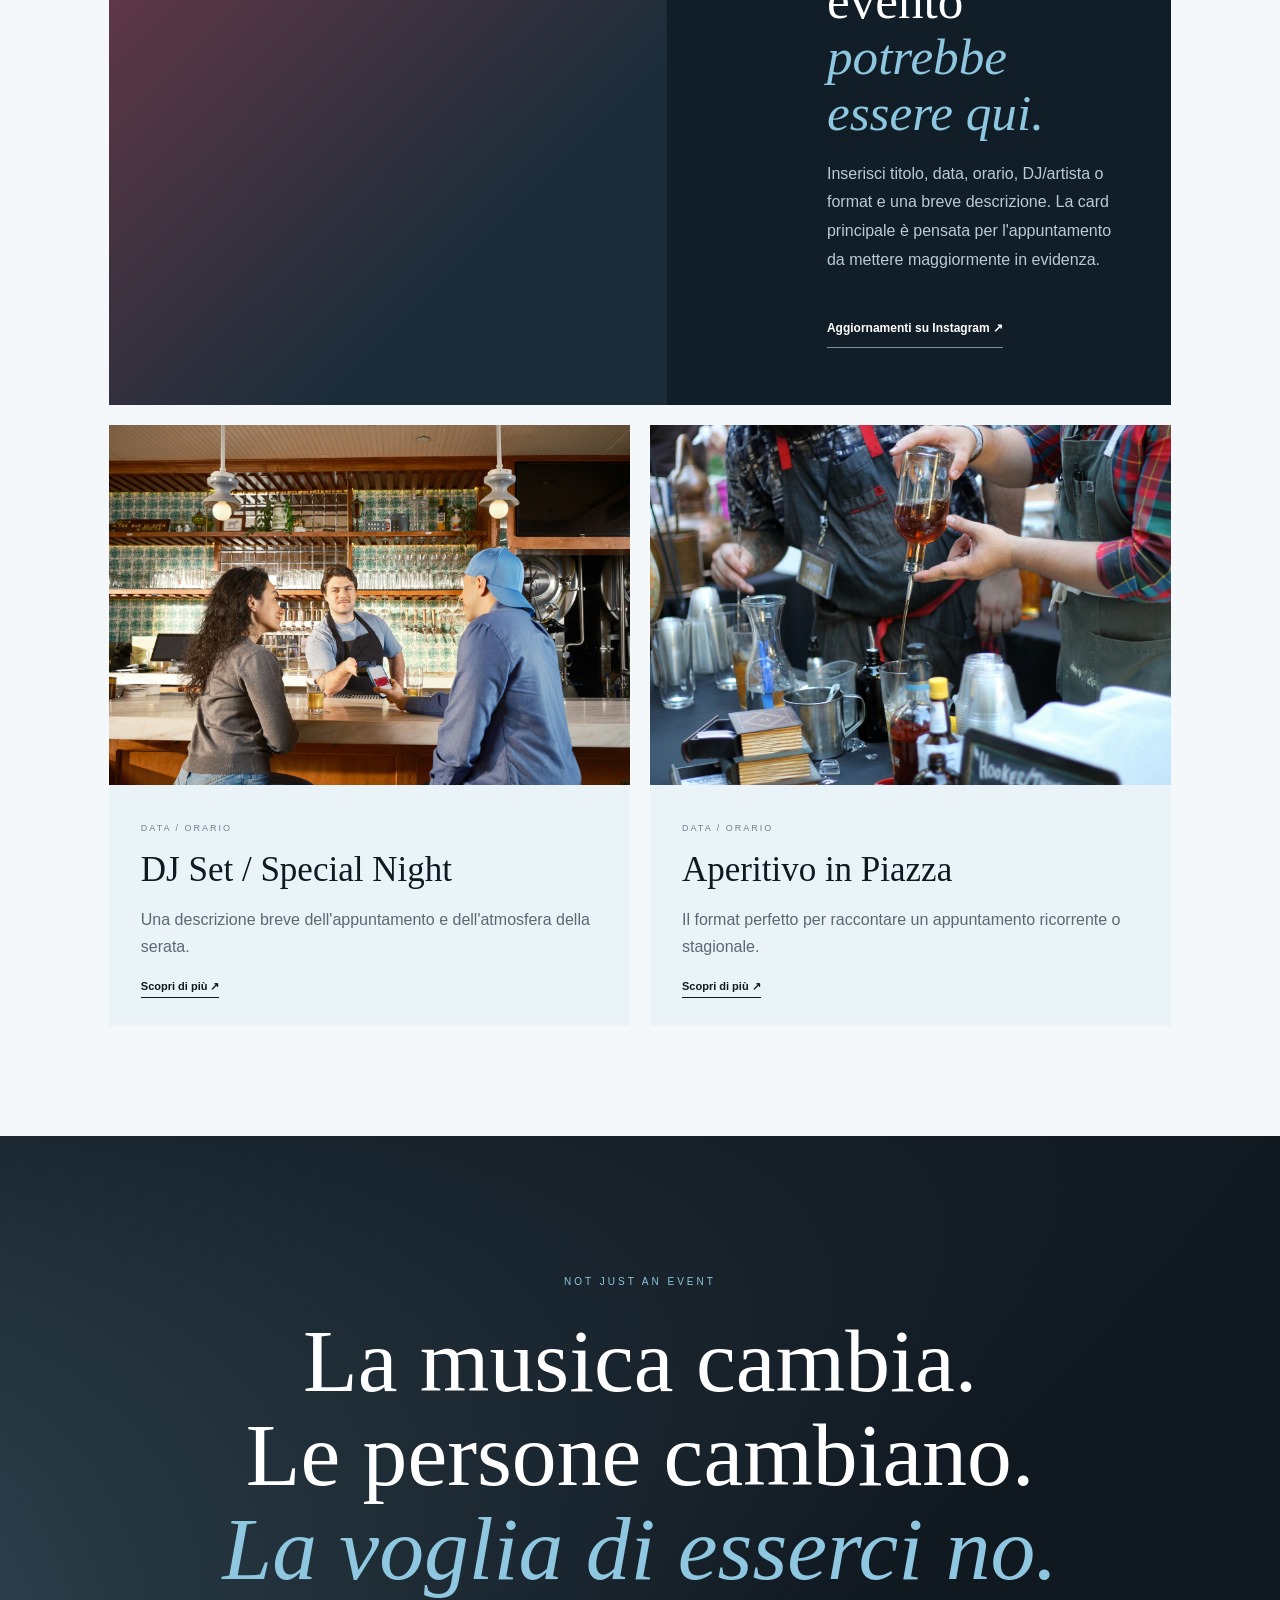
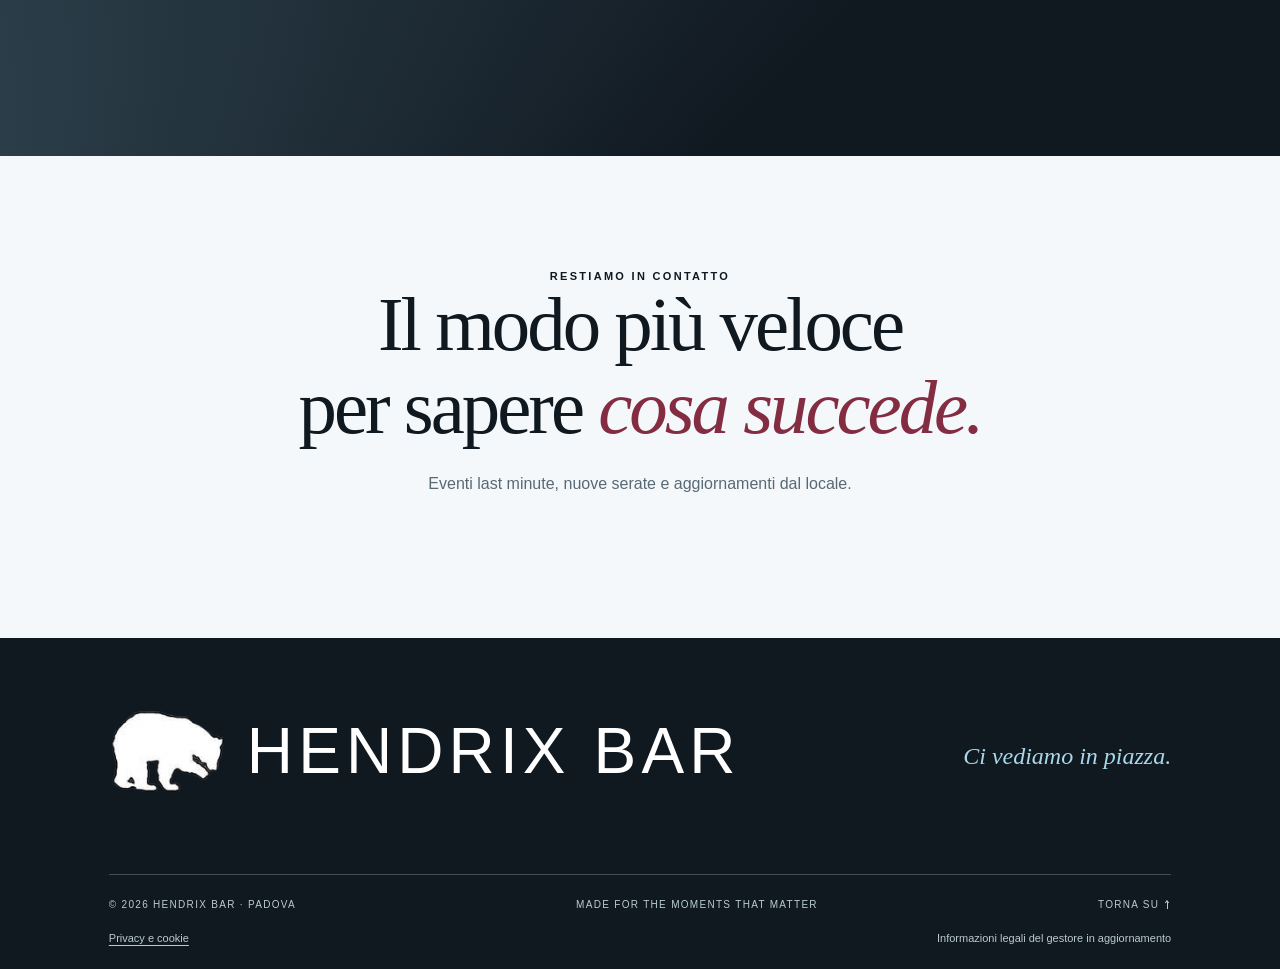
==== commit f5bd0b1d: "Refine link and footer arrow icons Use text-style arrow marks on links and CSS-drawn arrows for back" ====
--- a/eventi.html
+++ b/eventi.html
@@ -29,7 +29,7 @@
 				href="https://www.google.com/maps/search/?api=1&query=Hendrix+Bar+Piazza+dei+Signori+38+Padova"
 				target="_blank"
 				rel="noopener"
-				>Vieni a trovarci <span class="arrow-icon arrow-up-right" aria-hidden="true">↗︎</span></a
+				>Vieni a trovarci <span class="arrow-mark" aria-hidden="true">&#8599;&#xfe0e;</span></span></a
 			>
 		</header>
 		<main>
@@ -79,7 +79,7 @@
 								target="_blank"
 								rel="noopener"
 								class="underline-link"
-								>Aggiornamenti su Instagram <span class="arrow-icon arrow-up-right" aria-hidden="true">↗︎</span></a
+								>Aggiornamenti su Instagram <span class="arrow-mark" aria-hidden="true">&#8599;&#xfe0e;</span></span></a
 							>
 						</div>
 					</div>
@@ -94,7 +94,7 @@
 								Una descrizione breve dell'appuntamento e dell'atmosfera della
 								serata.
 							</p>
-							<a href="#">Scopri di più <span class="arrow-icon arrow-up-right" aria-hidden="true">↗︎</span></a>
+							<a href="#">Scopri di più <span class="arrow-mark" aria-hidden="true">&#8599;&#xfe0e;</span></span></a>
 						</div>
 					</article>
 					<article class="event-small reveal">
@@ -106,7 +106,7 @@
 								Il format perfetto per raccontare un appuntamento ricorrente o
 								stagionale.
 							</p>
-							<a href="#">Scopri di più <span class="arrow-icon arrow-up-right" aria-hidden="true">↗︎</span></a>
+							<a href="#">Scopri di più <span class="arrow-mark" aria-hidden="true">&#8599;&#xfe0e;</span></span></a>
 						</div>
 					</article>
 				</div>
@@ -137,7 +137,7 @@
 			<div class="footer-bottom">
 				<span>© <span id="year"></span> HENDRIX BAR · PADOVA</span
 				><span>MADE FOR THE MOMENTS THAT MATTER</span
-				><a href="#top">TORNA SU <span class="arrow-icon arrow-up" aria-hidden="true">↑︎</span></a>
+				><a href="#top">TORNA SU <span class="arrow-icon arrow-up" aria-hidden="true"></span></a>
 			</div>
 			<div class="footer-legal">
 				<a href="privacy.html">Privacy e cookie</a>
--- a/css/style.css
+++ b/css/style.css
@@ -145,15 +145,51 @@
 	text-decoration: none;
 }
 .arrow-icon {
-	display: inline;
-	flex: 0 0 auto;
-	font-family: "DM Sans", sans-serif;
-	font-size: 1em;
-	font-weight: inherit;
-	font-style: inherit;
-	line-height: inherit;
-	margin-left: .12em;
-	white-space: nowrap;
+	display: inline-block;
+	position: relative;
+	flex: 0 0 .78em;
+	width: .78em;
+	height: .78em;
+	margin: 0;
+	vertical-align: -.04em;
+	color: currentColor;
+}
+.arrow-icon::before,
+.arrow-icon::after {
+	content: "";
+	position: absolute;
+	box-sizing: border-box;
+}
+.arrow-up-right::before {
+	width: .78em;
+	border-top: 1.8px solid currentColor;
+	left: .02em;
+	top: .53em;
+	transform: rotate(-45deg);
+	transform-origin: center;
+}
+.arrow-up-right::after {
+	width: .34em;
+	height: .34em;
+	right: .02em;
+	top: .02em;
+	border-top: 1.8px solid currentColor;
+	border-right: 1.8px solid currentColor;
+}
+.arrow-up::before {
+	height: .72em;
+	border-left: 1.8px solid currentColor;
+	left: 50%;
+	bottom: 0;
+}
+.arrow-up::after {
+	width: .34em;
+	height: .34em;
+	left: 50%;
+	top: .02em;
+	border-top: 1.8px solid currentColor;
+	border-left: 1.8px solid currentColor;
+	transform: translateX(-50%) rotate(45deg);
 }
 button {
 	font: inherit;
@@ -402,7 +438,7 @@
 .underline-link {
 	display: inline-flex;
 	justify-content: flex-start;
-	gap: 9px;
+	gap: 3px;
 	border-bottom: 1px solid var(--home-border-dark);
 	padding: 12px 0;
 	margin-top: 18px;
